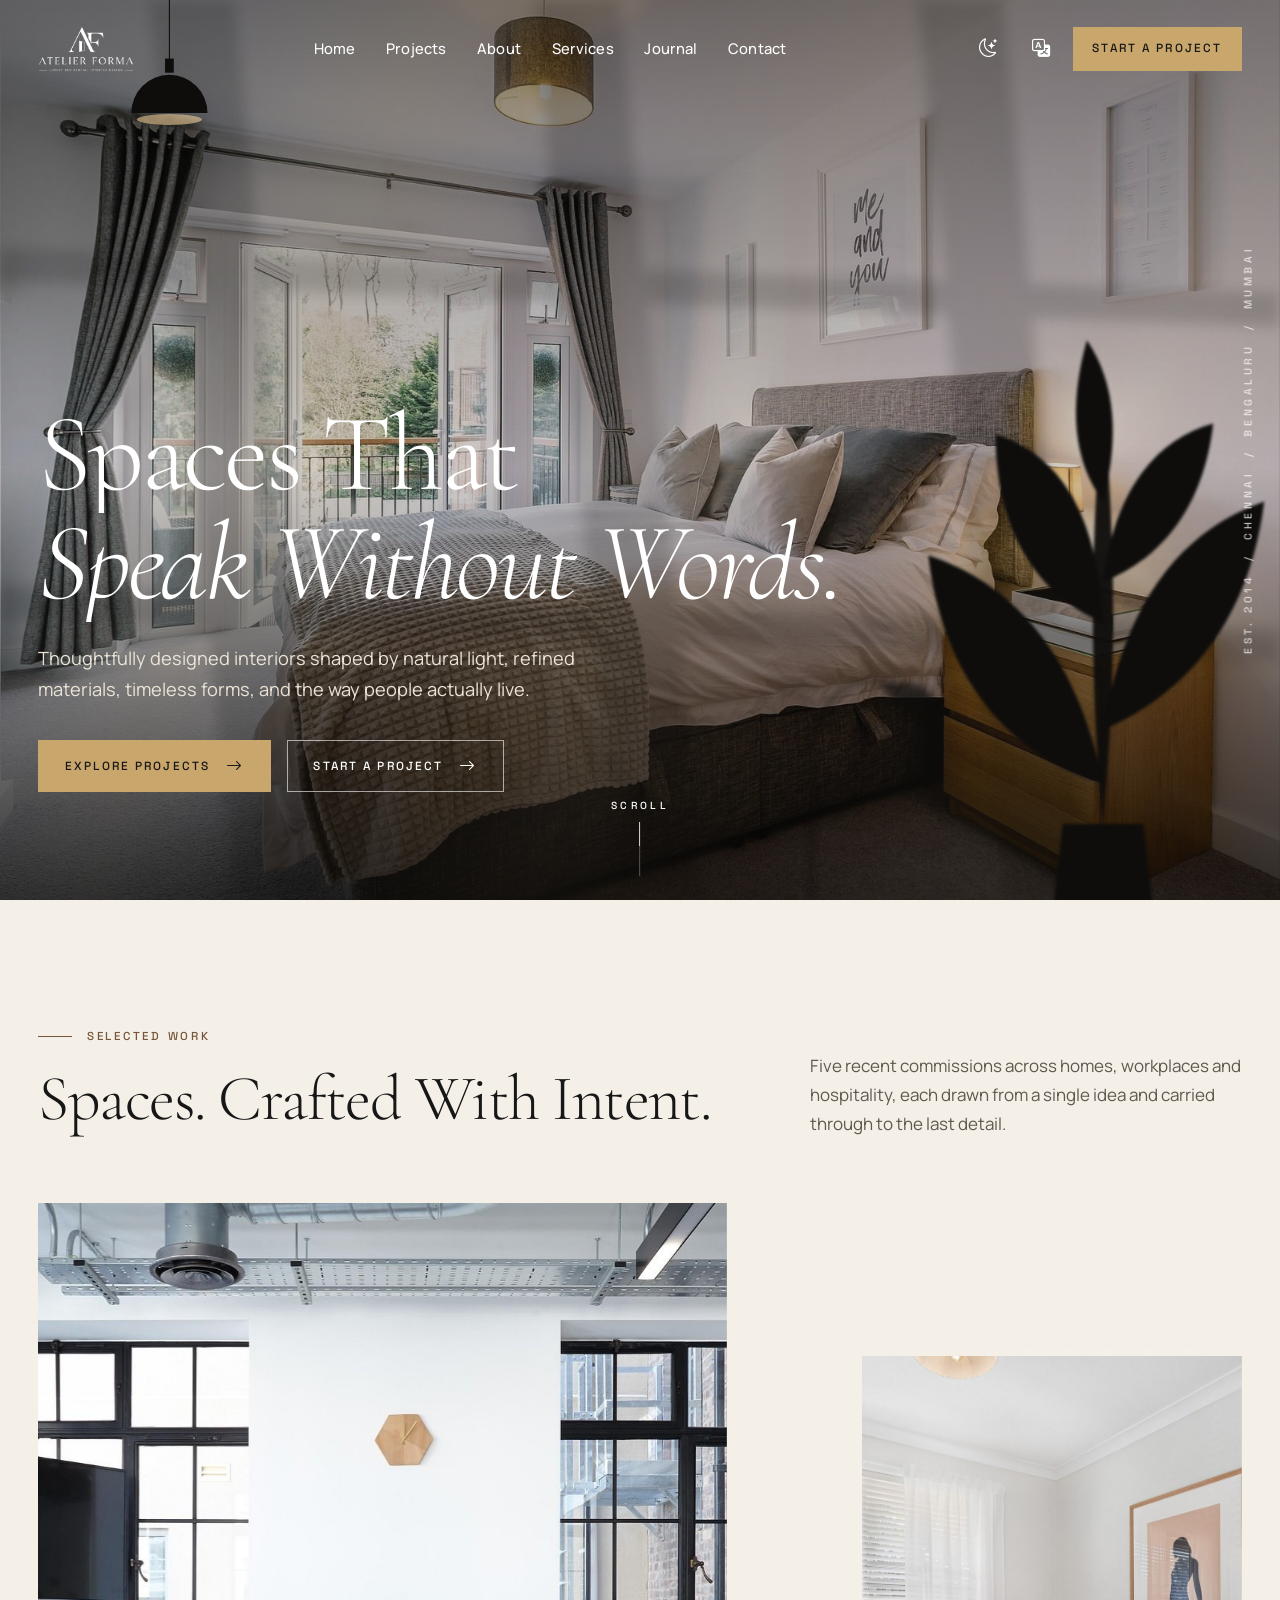
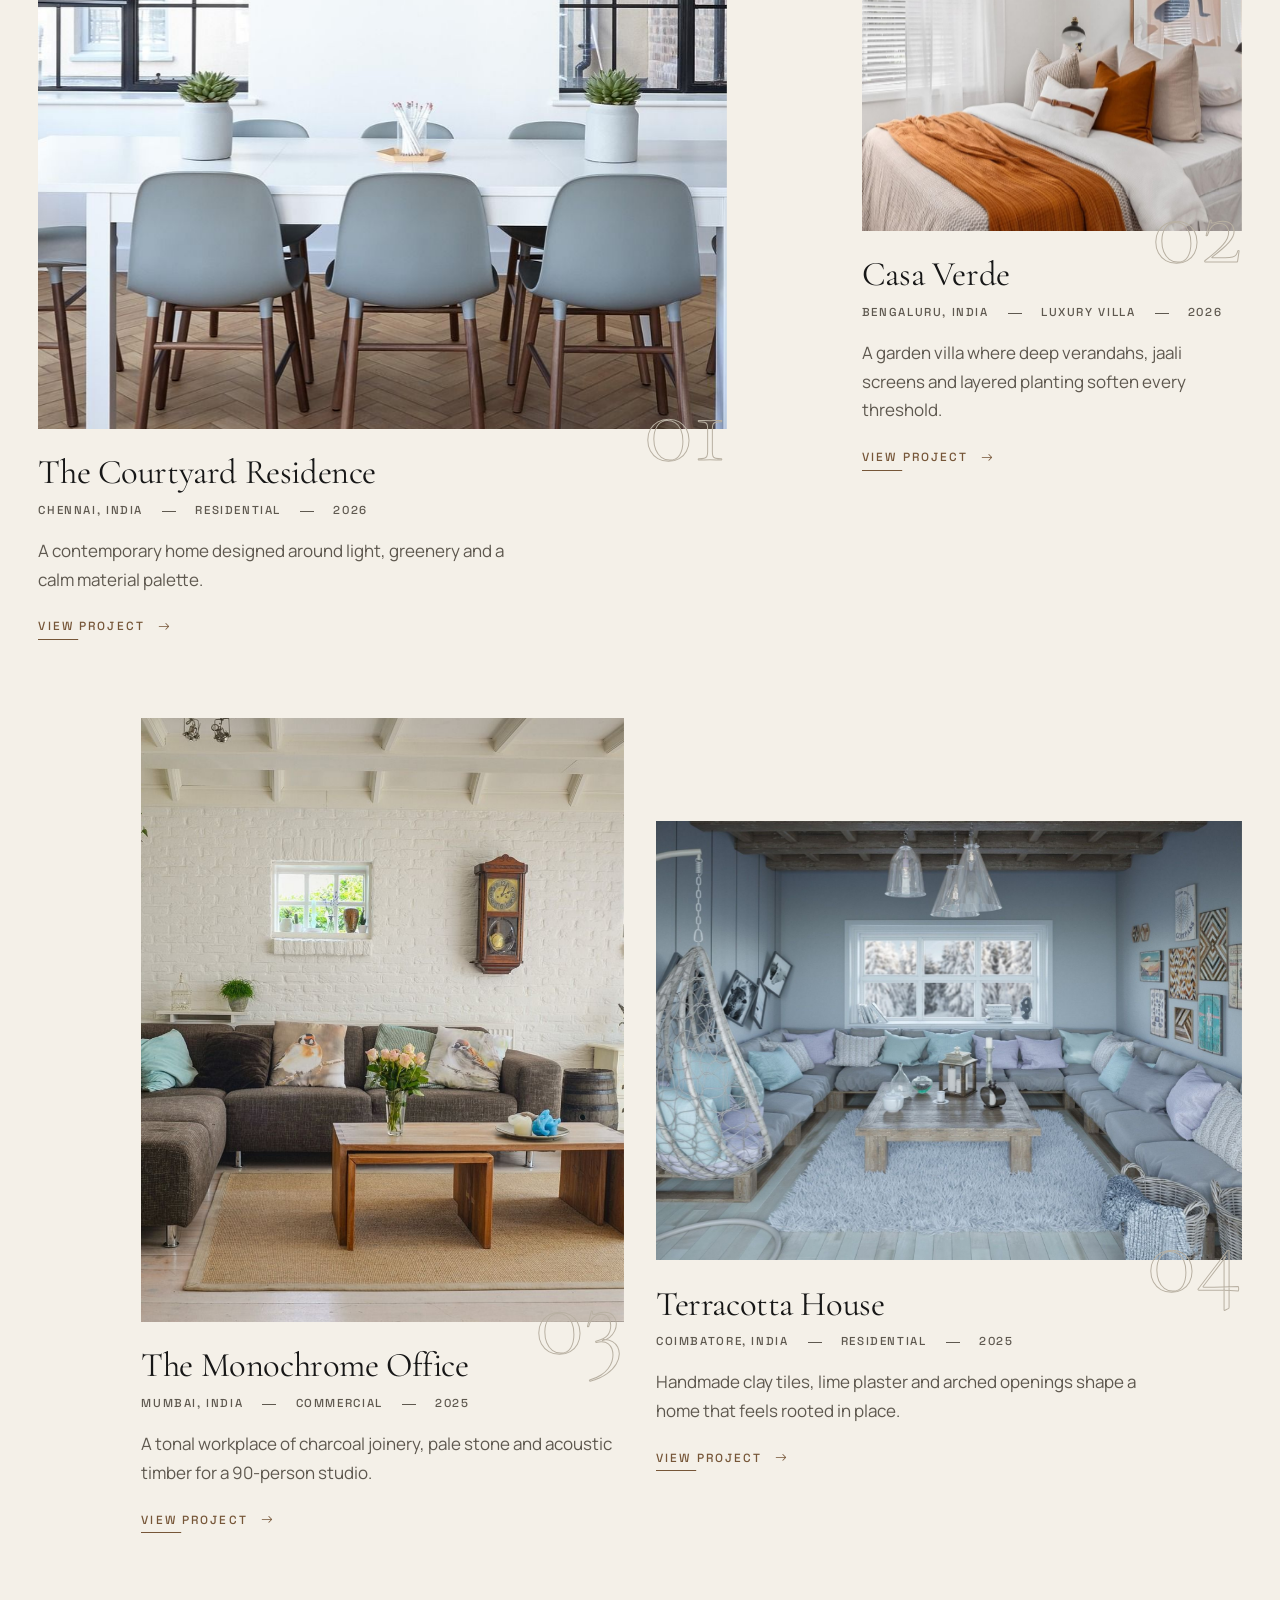
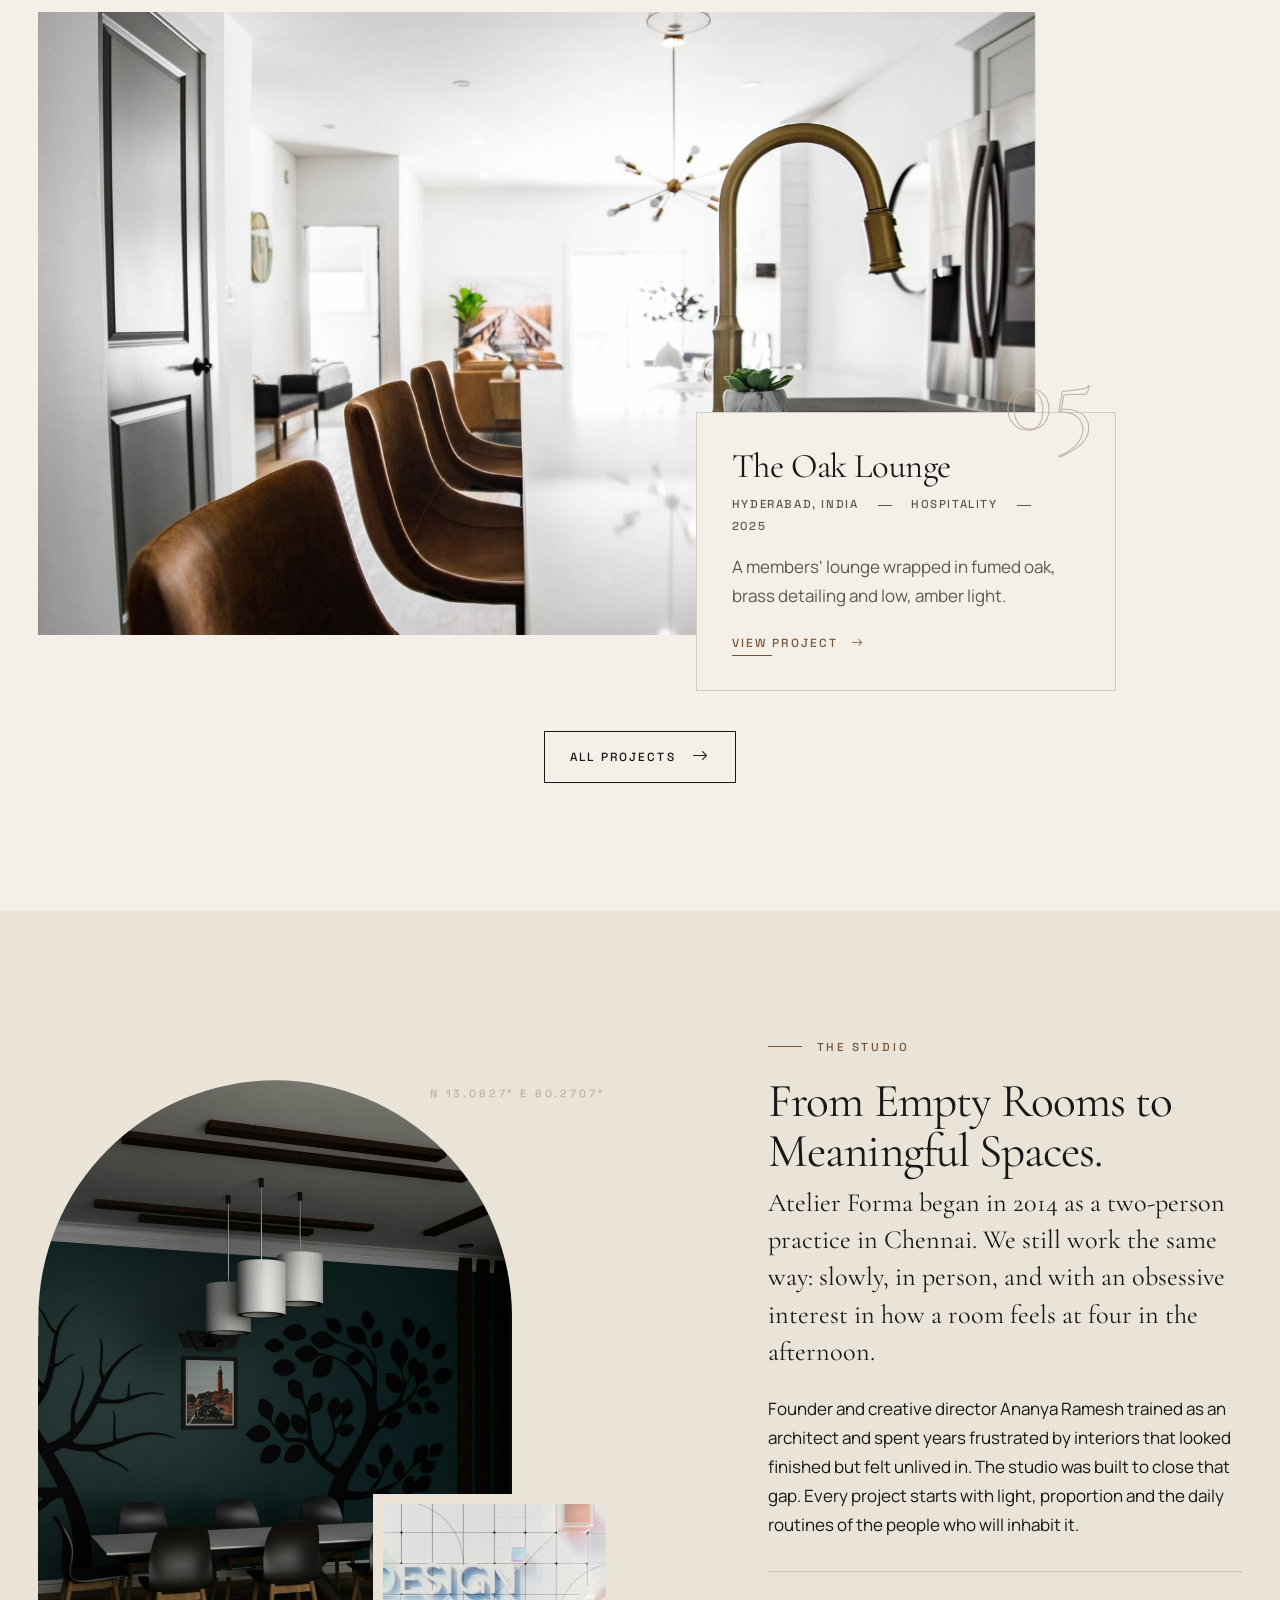
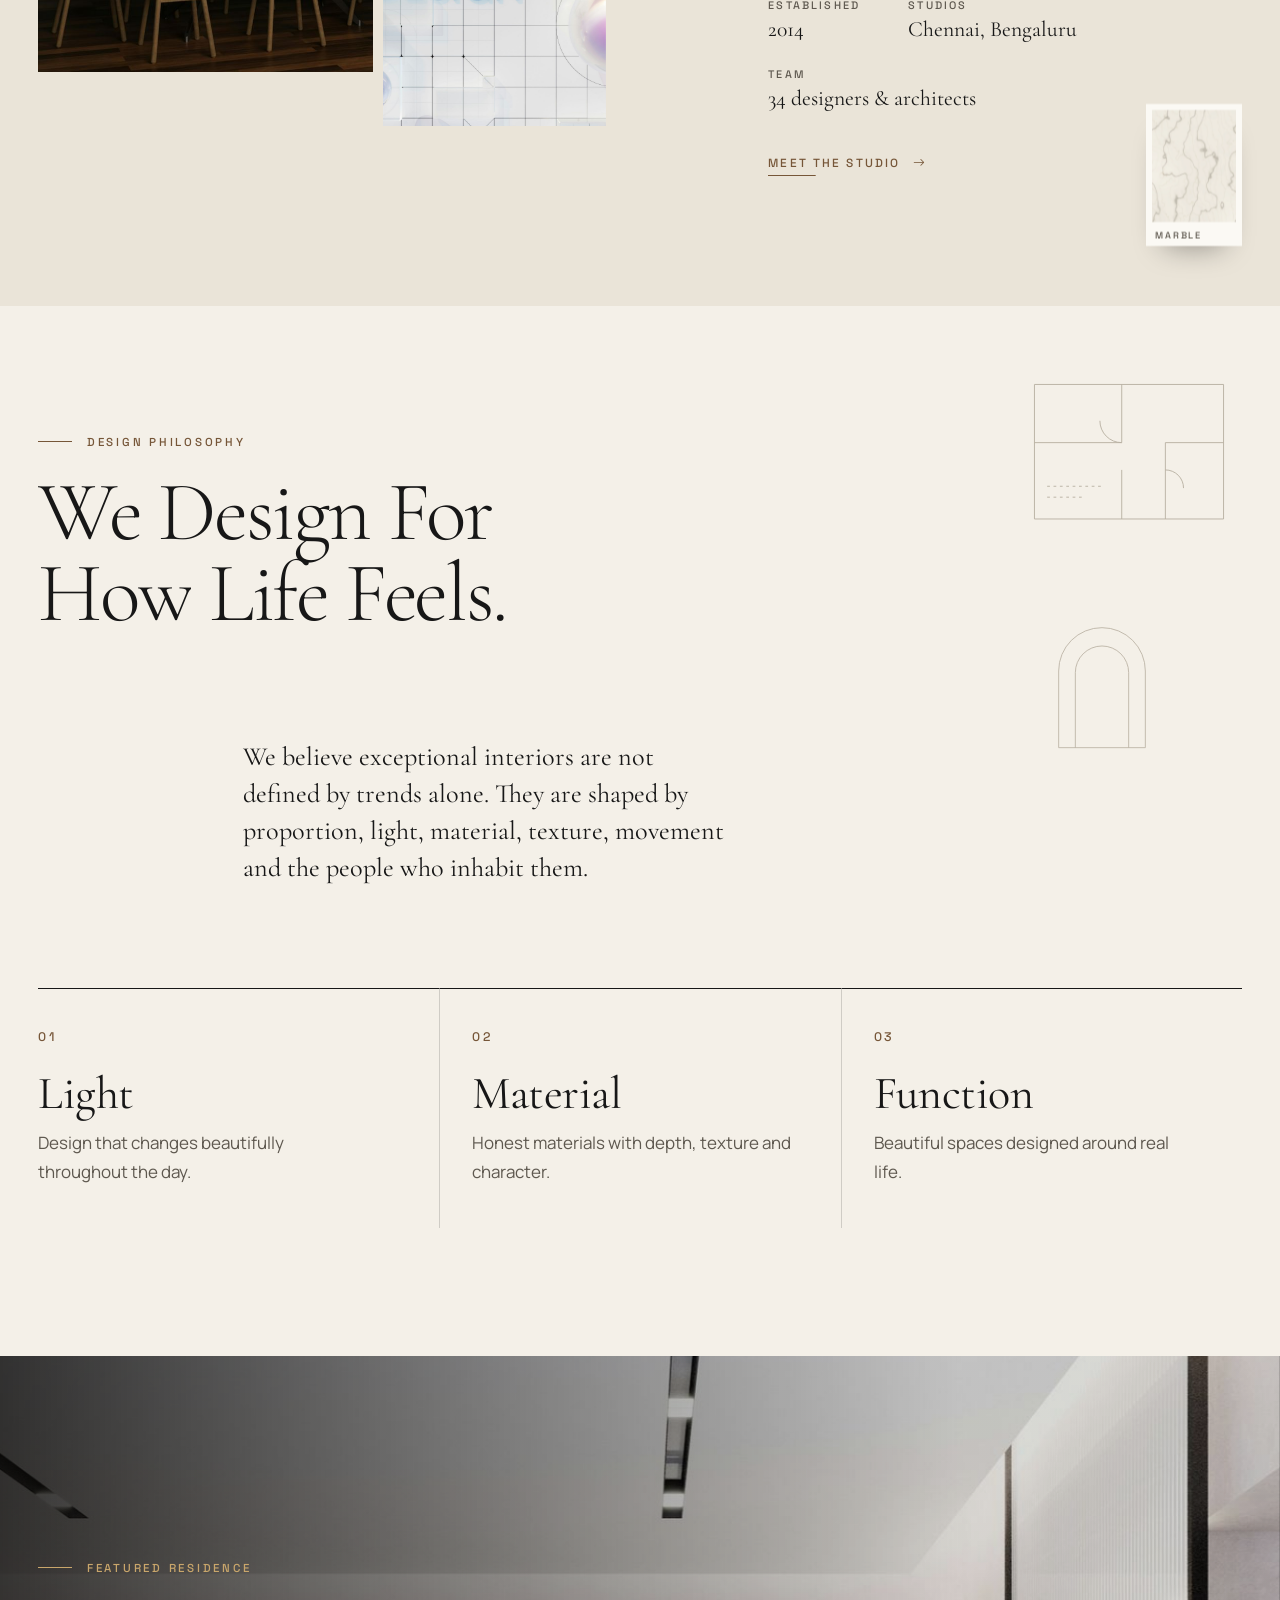
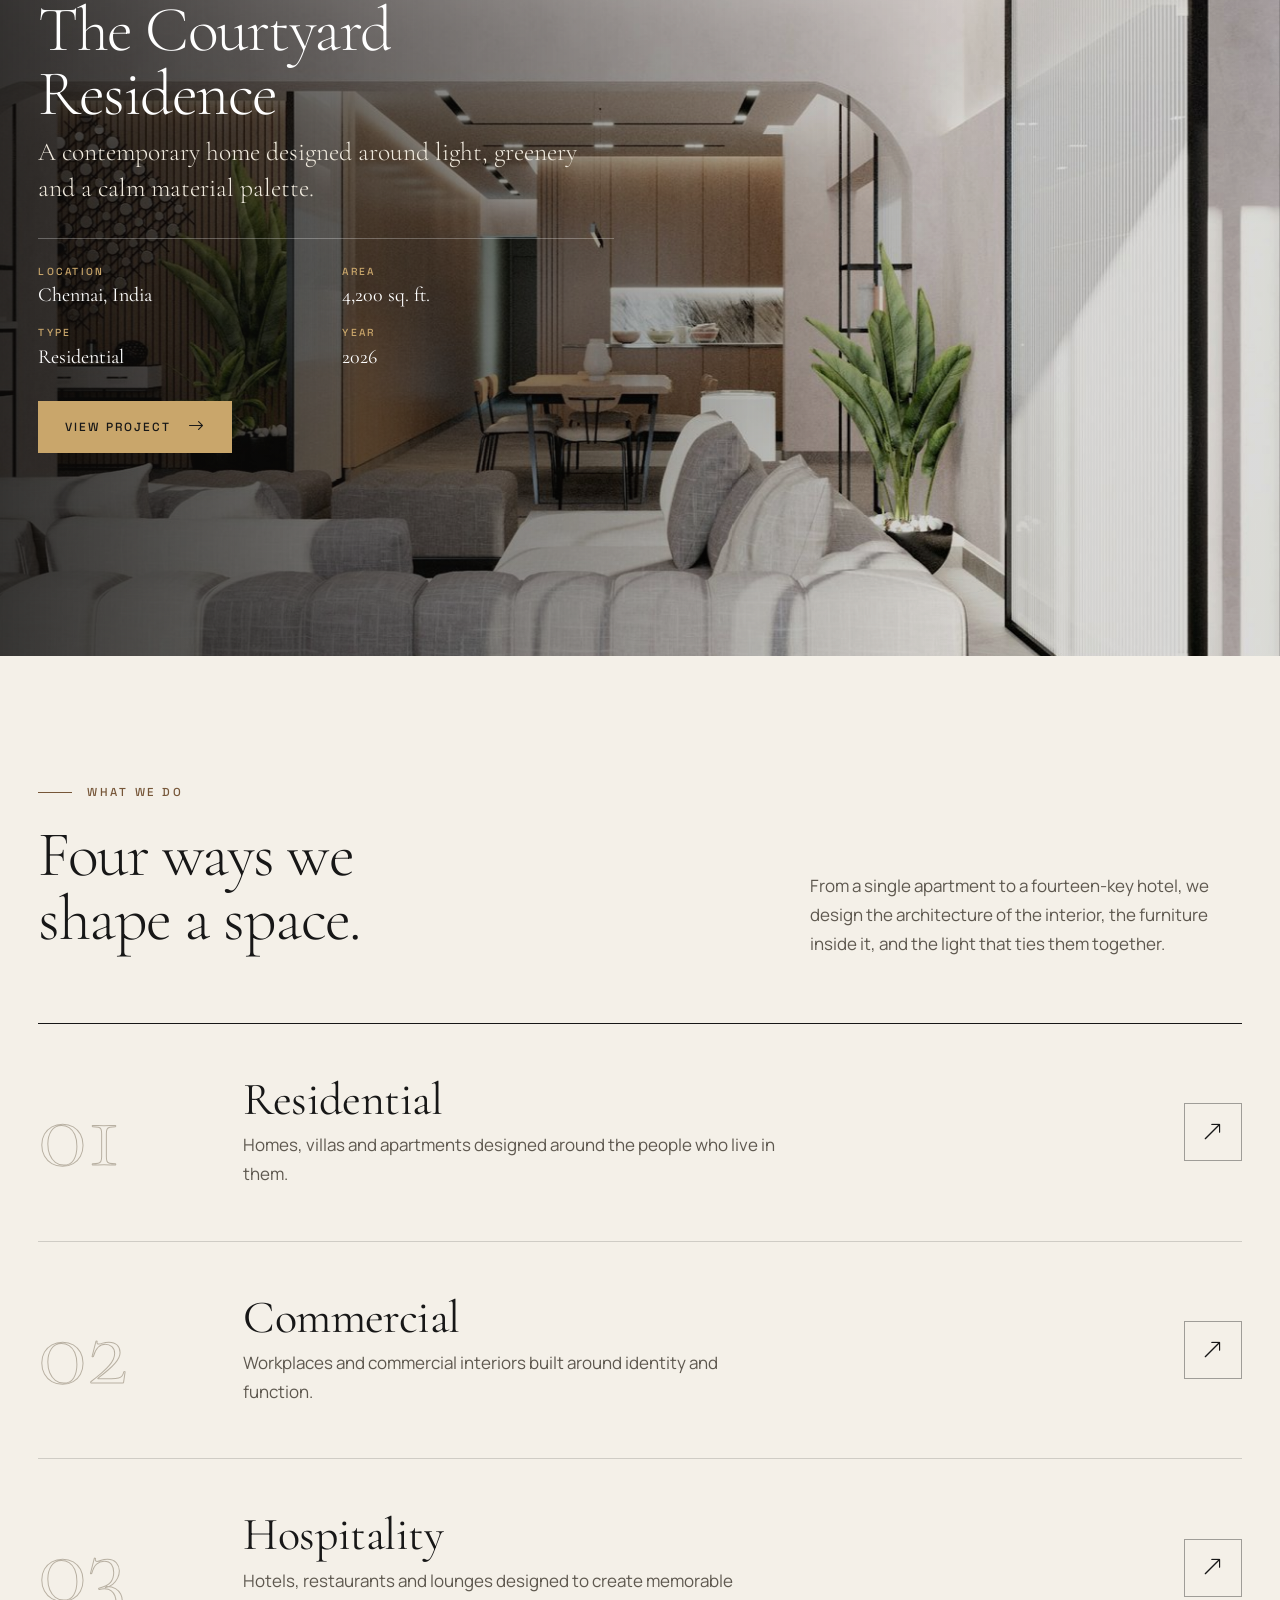
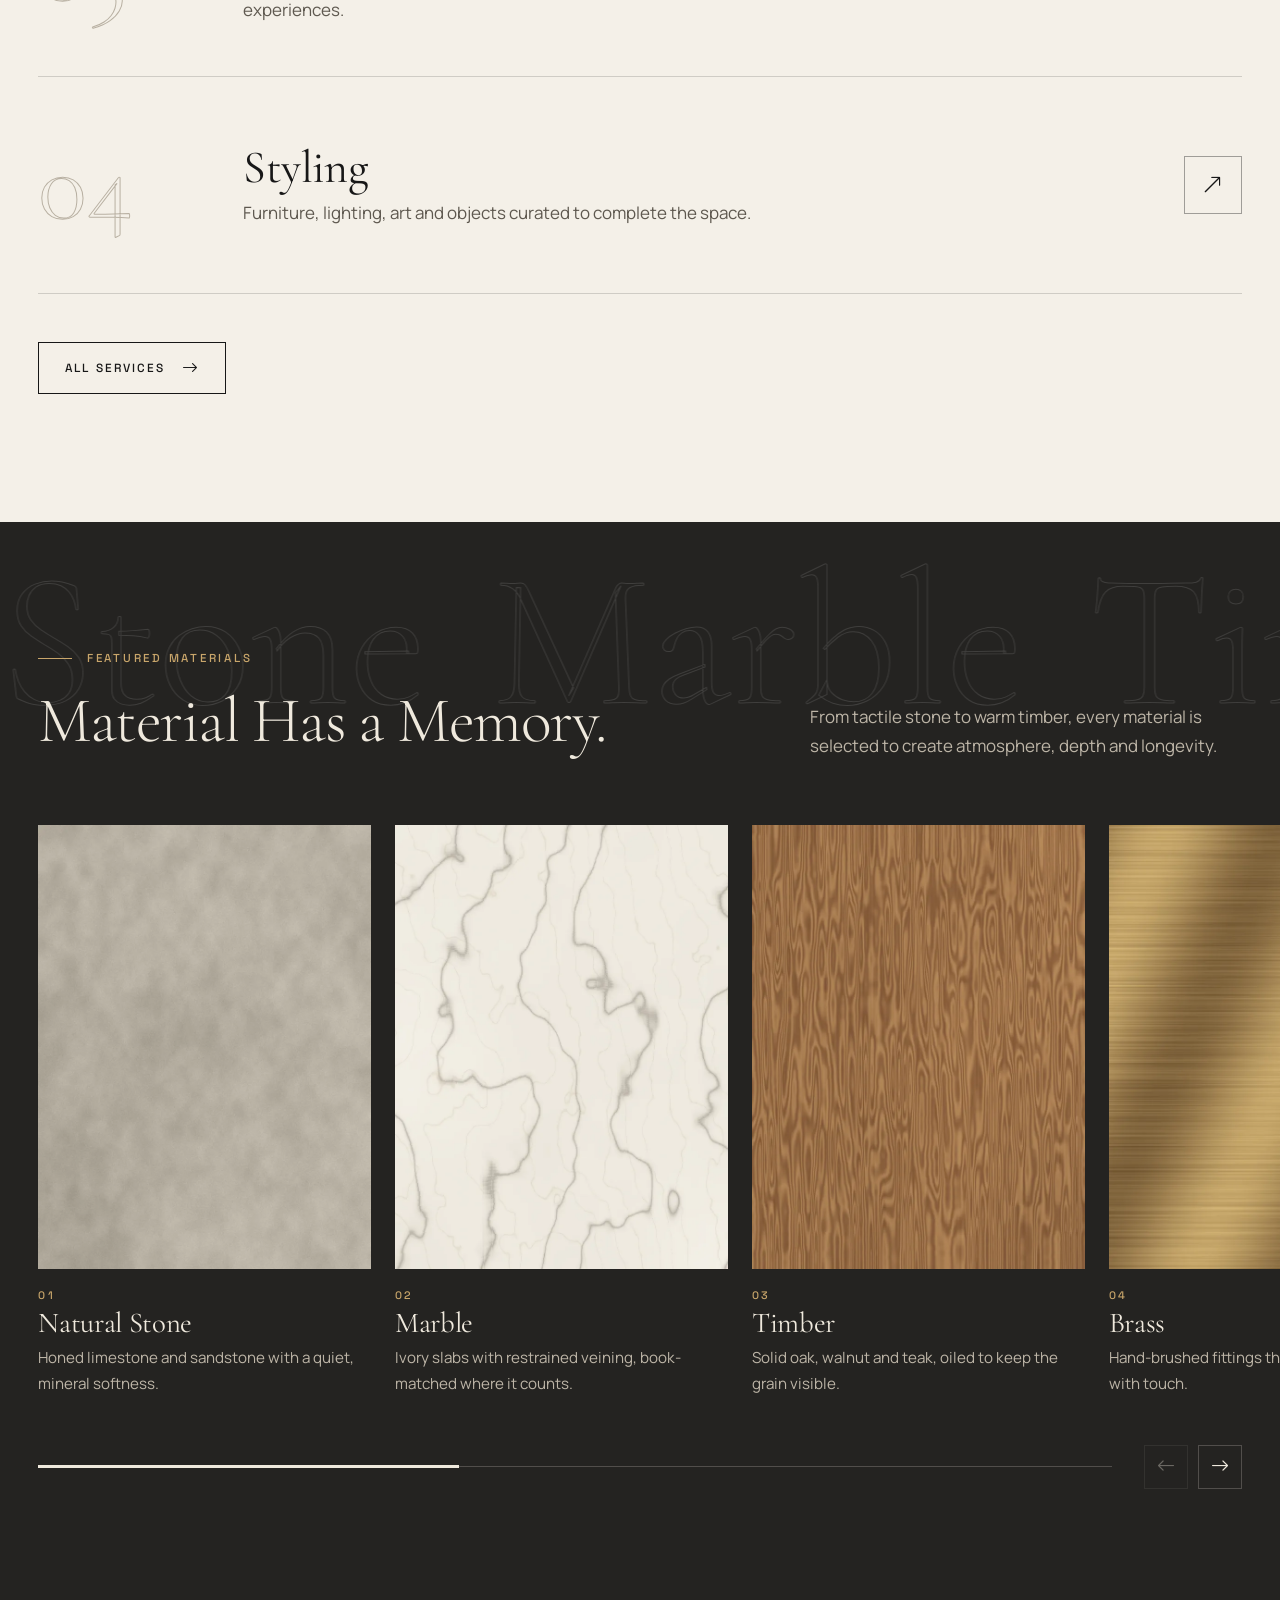
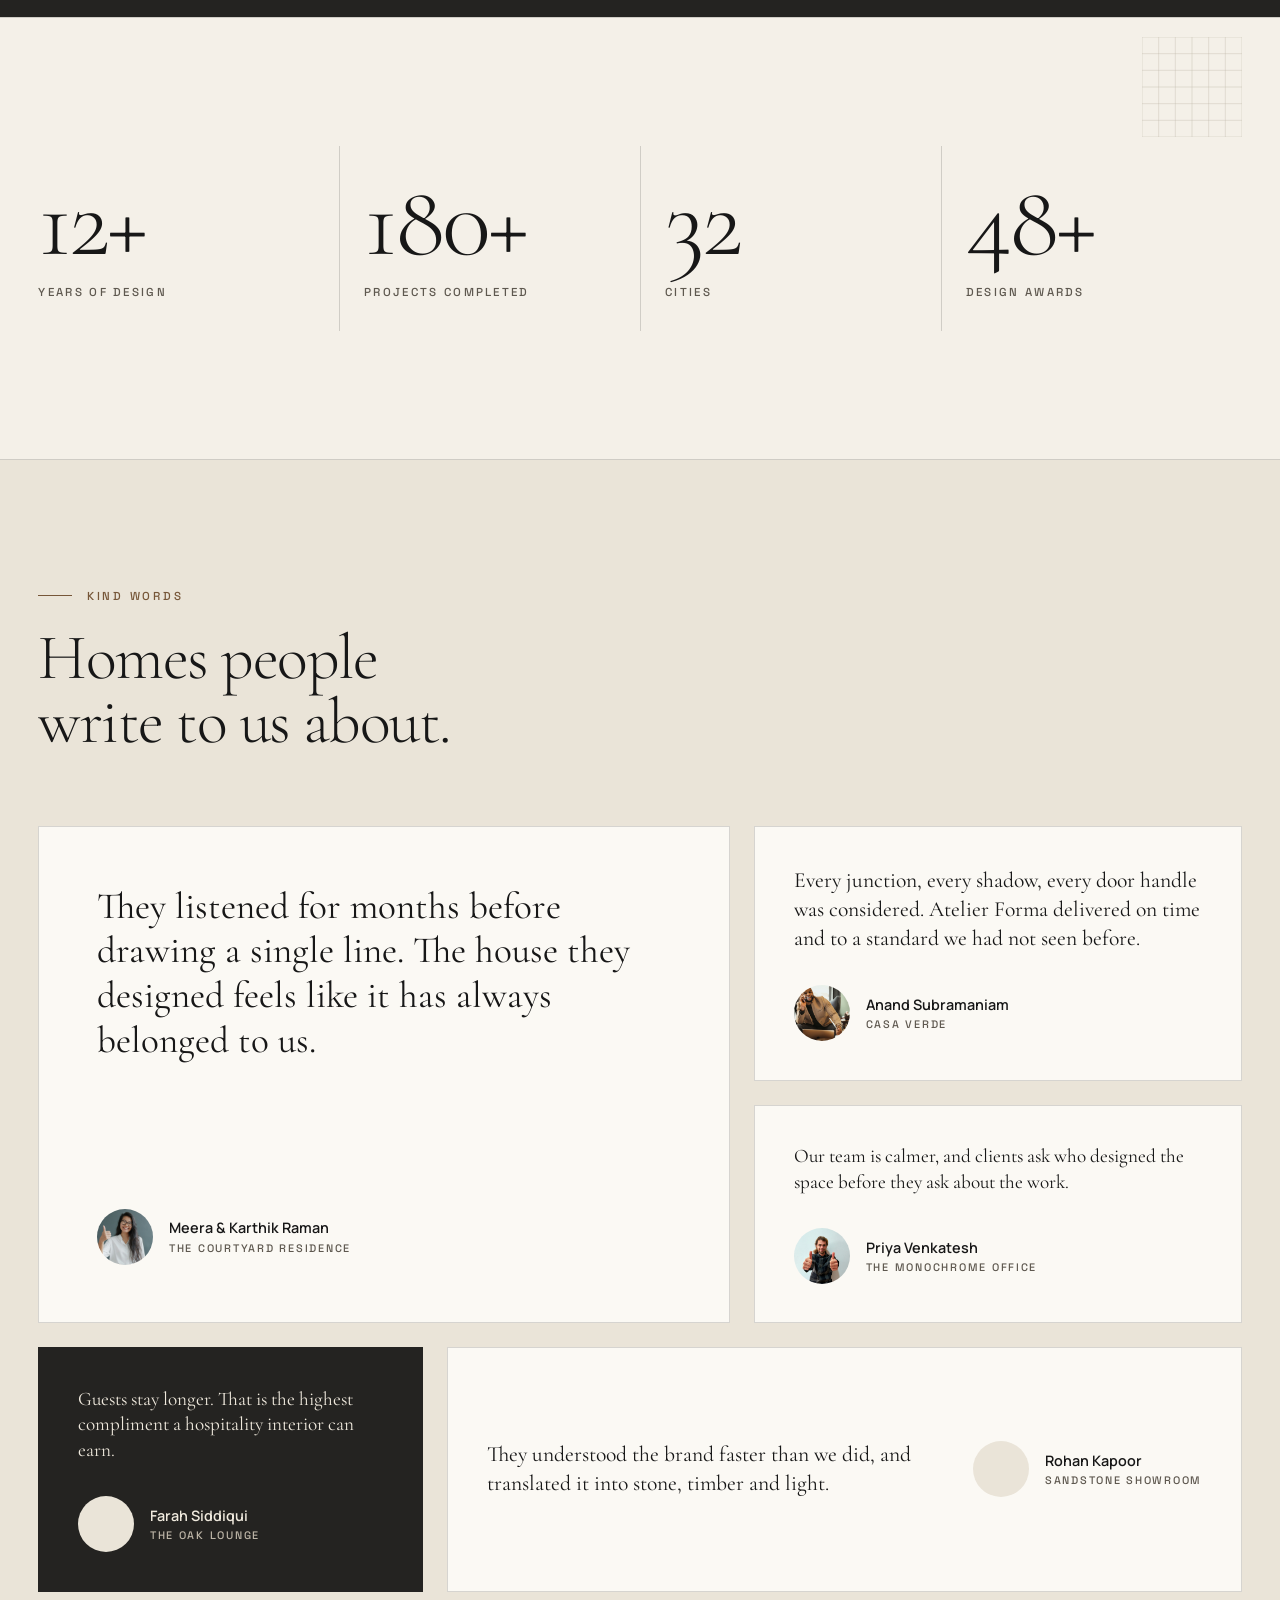
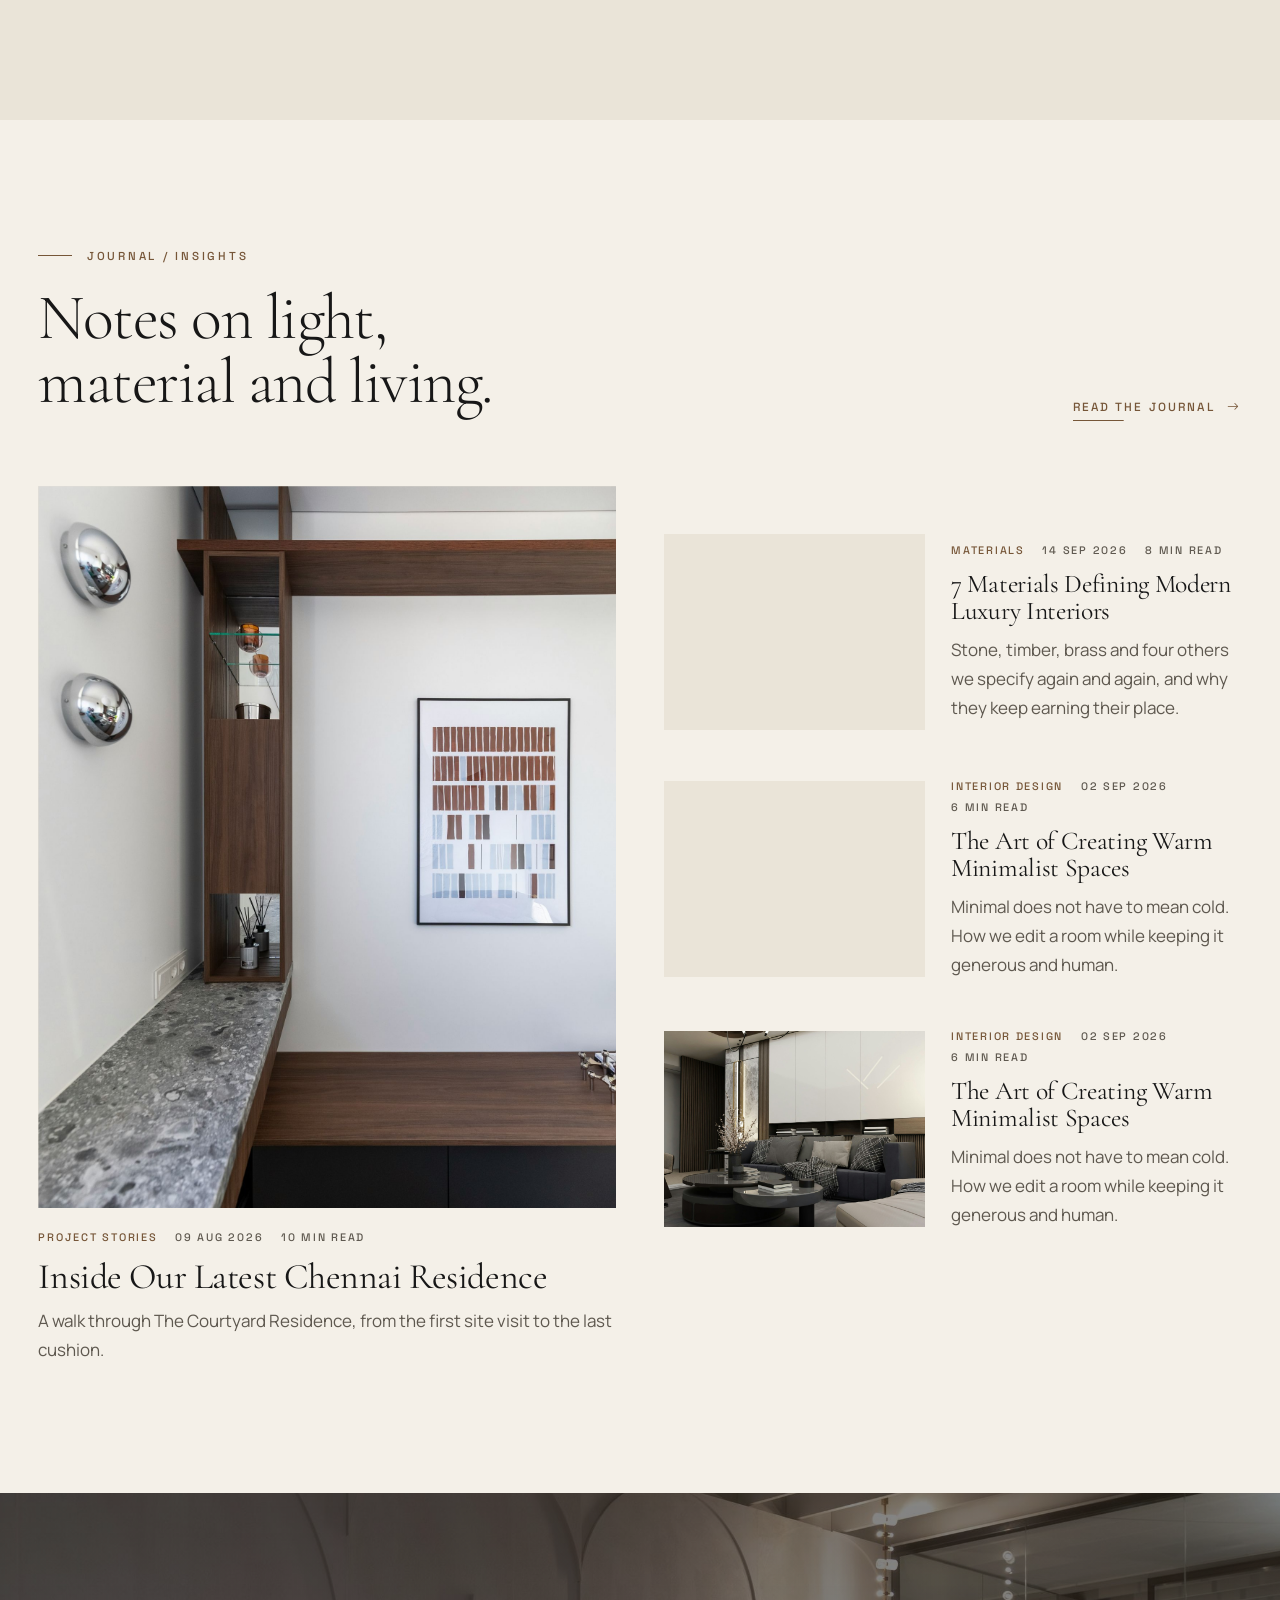
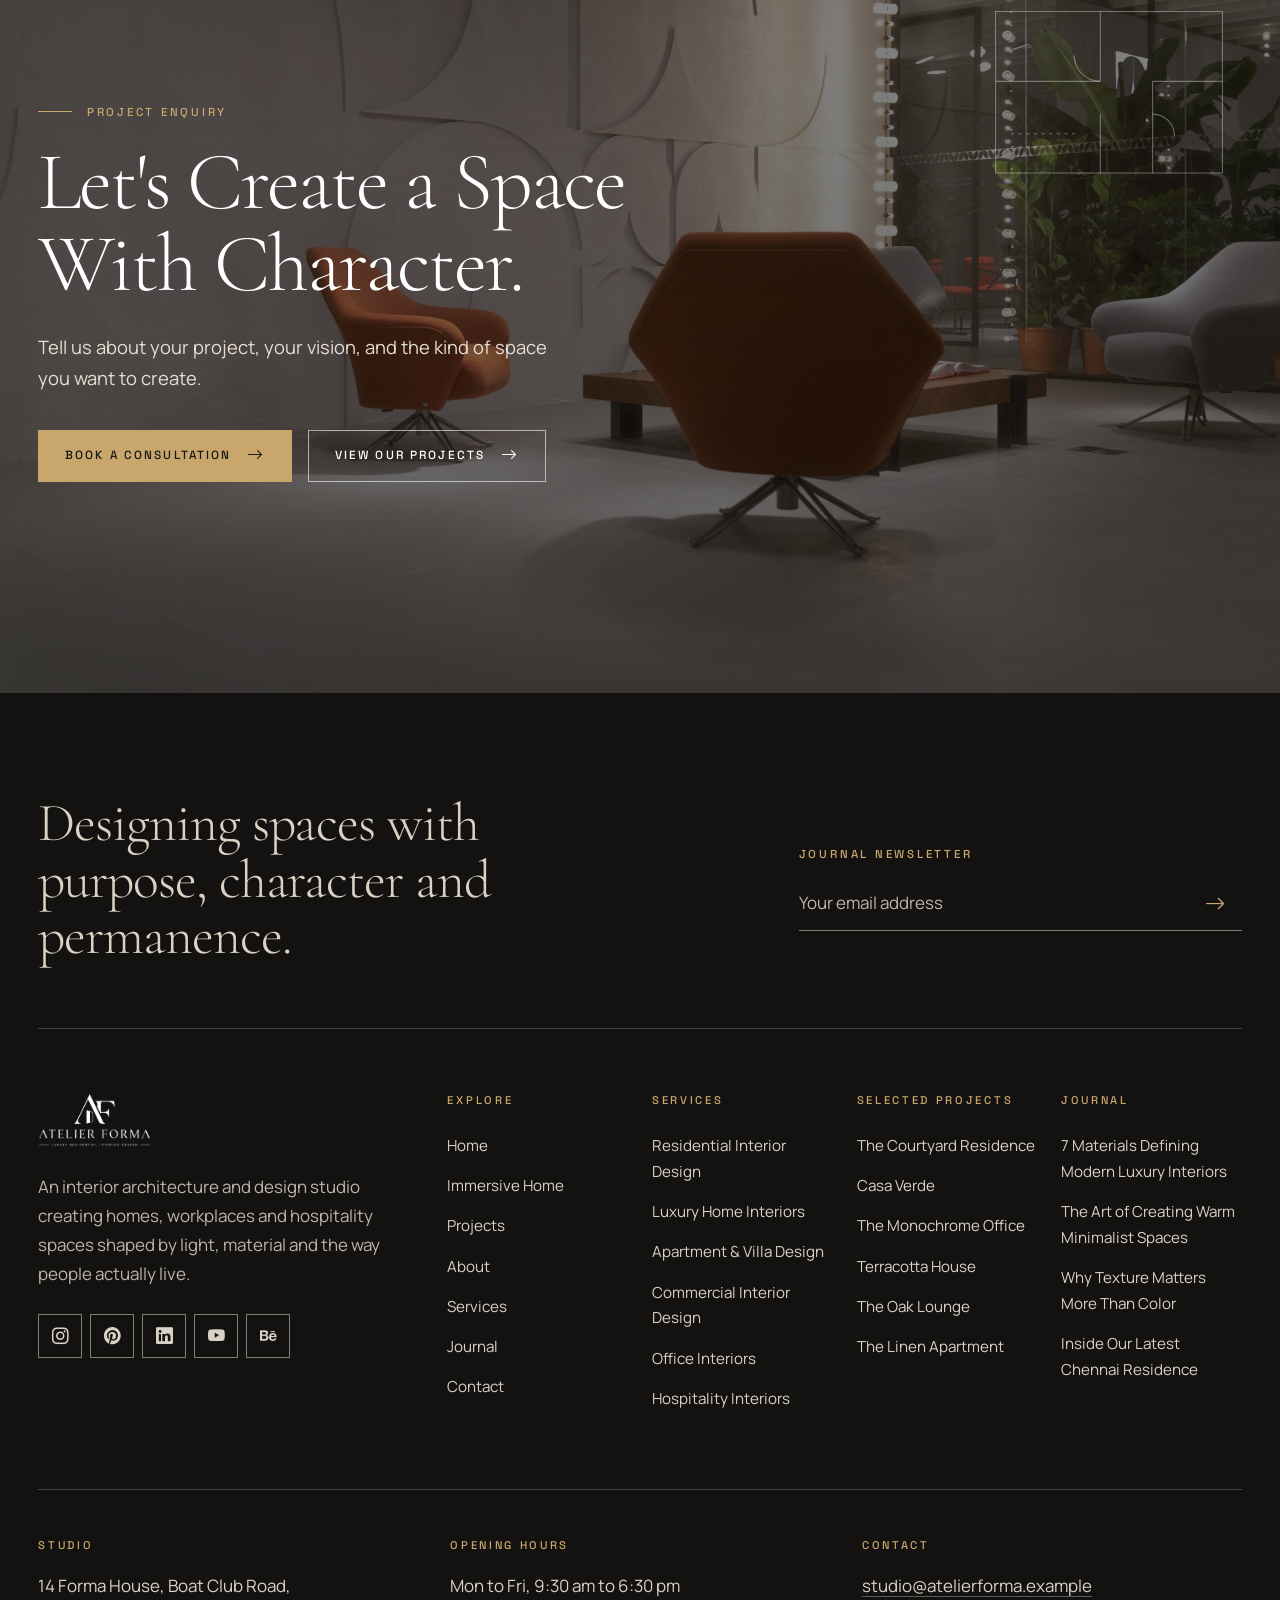
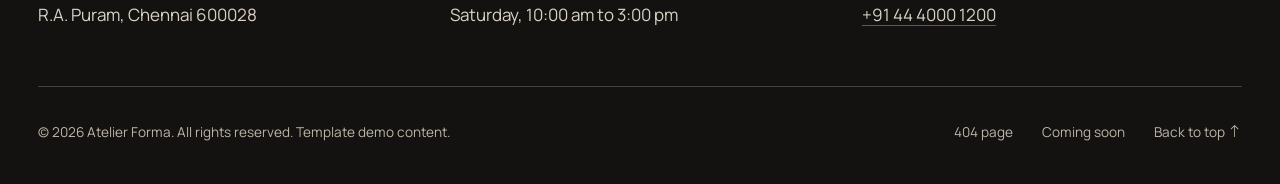
==== index.html @ f581b0f3 "Add files via upload" ====
<!DOCTYPE html>
<html lang="en" data-theme="light" data-bs-theme="light">
<head>
  <meta charset="utf-8">
  <meta name="viewport" content="width=device-width, initial-scale=1">
  <title>Atelier Forma | Luxury Interior Architecture &amp; Design Studio</title>
  <meta name="description" content="Atelier Forma is an interior architecture and design studio creating luxury homes, workplaces and hospitality spaces shaped by light, material and detail.">
  <meta name="robots" content="index, follow">
  <meta name="theme-color" content="#171717">
  <link rel="canonical" href="https://www.atelierforma.example/index.html">
<link rel="shortcut icon" href="assets/images/icon.png" type="image/x-icon">
  <meta property="og:type" content="website">
  <meta property="og:site_name" content="Atelier Forma">
  <meta property="og:title" content="Atelier Forma | Luxury Interior Architecture &amp; Design Studio">
  <meta property="og:description" content="Atelier Forma is an interior architecture and design studio creating luxury homes, workplaces and hospitality spaces shaped by light, material and detail.">
  <meta property="og:url" content="https://www.atelierforma.example/index.html">
  <meta property="og:image" content="https://www.atelierforma.example/assets/images/og-cover.jpg">
  <meta name="twitter:card" content="summary_large_image">
  <meta name="twitter:title" content="Atelier Forma | Luxury Interior Architecture &amp; Design Studio">
  <meta name="twitter:description" content="Atelier Forma is an interior architecture and design studio creating luxury homes, workplaces and hospitality spaces shaped by light, material and detail.">
  <meta name="twitter:image" content="https://www.atelierforma.example/assets/images/og-cover.jpg">

  <script>
    /* Apply saved (or system) theme and text direction before first paint. */
    (function () {
      var d = document.documentElement;
      try {
        var t = localStorage.getItem('af-theme');
        if (!t) t = window.matchMedia('(prefers-color-scheme: dark)').matches ? 'dark' : 'light';
        d.setAttribute('data-theme', t); d.setAttribute('data-bs-theme', t);
        if (localStorage.getItem('af-dir') === 'rtl') d.setAttribute('dir', 'rtl');
      } catch (e) {}
      d.classList.add('js');
    })();
  </script>
  <link rel="preconnect" href="https://fonts.googleapis.com">
  <link rel="preconnect" href="https://fonts.gstatic.com" crossorigin>
  <link rel="preconnect" href="https://cdn.jsdelivr.net" crossorigin>
  <link rel="preload" as="image" href="assets/images/bannner1.jpg" fetchpriority="high">
  <link rel="stylesheet" href="https://fonts.googleapis.com/css2?family=Cormorant+Garamond:ital,wght@0,300;0,400;0,500;0,600;1,300;1,400;1,500&family=Manrope:wght@300;400;500;600;700&family=Space+Grotesk:wght@400;500;600&display=swap">
  <link rel="stylesheet" href="https://cdn.jsdelivr.net/npm/bootstrap@5.3.3/dist/css/bootstrap.min.css" id="bs-css" data-ltr="https://cdn.jsdelivr.net/npm/bootstrap@5.3.3/dist/css/bootstrap.min.css" data-rtl="https://cdn.jsdelivr.net/npm/bootstrap@5.3.3/dist/css/bootstrap.rtl.min.css" crossorigin="anonymous">
  <script>if (document.documentElement.getAttribute('dir') === 'rtl') document.getElementById('bs-css').href = 'https://cdn.jsdelivr.net/npm/bootstrap@5.3.3/dist/css/bootstrap.rtl.min.css';</script>
  <link rel="stylesheet" href="https://cdn.jsdelivr.net/npm/bootstrap-icons@1.11.3/font/bootstrap-icons.min.css" crossorigin="anonymous">
  <link rel="stylesheet" href="assets/css/style.css">
  <link rel="stylesheet" href="assets/css/dark-mode.css">
  <link rel="stylesheet" href="assets/css/rtl.css">

  <script type="application/ld+json">
{
  "@context": "https://schema.org",
  "@graph": [
    {
      "@type": "Organization",
      "@id": "https://www.atelierforma.example/#organization",
      "name": "Atelier Forma",
      "url": "https://www.atelierforma.example/",
      "logo": "https://www.atelierforma.example/assets/images/favicon.svg",
      "description": "Interior architecture and design studio creating residential, commercial and hospitality interiors.",
      "sameAs": [
        "https://www.instagram.com/",
        "https://www.pinterest.com/",
        "https://www.linkedin.com/",
        "https://www.youtube.com/",
        "https://www.behance.net/"
      ]
    },
    {
      "@type": [
        "LocalBusiness",
        "ProfessionalService",
        "HomeAndConstructionBusiness"
      ],
      "@id": "https://www.atelierforma.example/#studio",
      "name": "Atelier Forma",
      "description": "Luxury interior architecture and design studio. Residential, commercial, hospitality and bespoke furniture design across India.",
      "url": "https://www.atelierforma.example/",
      "image": "https://www.atelierforma.example/assets/images/og-cover.jpg",
      "telephone": "+91 44 4000 1200",
      "email": "studio@atelierforma.example",
      "priceRange": "₹₹₹",
      "address": {
        "@type": "PostalAddress",
        "streetAddress": "14 Forma House, Boat Club Road, R.A. Puram",
        "addressLocality": "Chennai",
        "addressRegion": "Tamil Nadu",
        "postalCode": "600028",
        "addressCountry": "IN"
      },
      "geo": {
        "@type": "GeoCoordinates",
        "latitude": 13.0244,
        "longitude": 80.254
      },
      "openingHoursSpecification": [
        {
          "@type": "OpeningHoursSpecification",
          "dayOfWeek": [
            "Monday",
            "Tuesday",
            "Wednesday",
            "Thursday",
            "Friday"
          ],
          "opens": "09:30",
          "closes": "18:30"
        },
        {
          "@type": "OpeningHoursSpecification",
          "dayOfWeek": "Saturday",
          "opens": "10:00",
          "closes": "15:00"
        }
      ],
      "areaServed": [
        "Chennai",
        "Bengaluru",
        "Mumbai",
        "Hyderabad",
        "Coimbatore",
        "Kochi",
        "New Delhi",
        "Pondicherry"
      ],
      "sameAs": [
        "https://www.instagram.com/",
        "https://www.pinterest.com/",
        "https://www.linkedin.com/",
        "https://www.youtube.com/",
        "https://www.behance.net/"
      ],
      "parentOrganization": {
        "@id": "https://www.atelierforma.example/#organization"
      }
    },
    {
      "@type": "WebPage",
      "@id": "https://www.atelierforma.example/index.html",
      "url": "https://www.atelierforma.example/index.html",
      "name": "Atelier Forma | Luxury Interior Architecture & Design Studio",
      "isPartOf": {
        "@id": "https://www.atelierforma.example/#organization"
      }
    }
  ]
}
  </script>
</head>
<body class="page-home">
  <a class="skip-link" href="#main">Skip to main content</a>

  <header class="site-header" id="siteHeader">
    <div class="container-wide header-inner">
      <a class="brand" href="index.html" aria-label="Atelier Forma, Interior Architecture. Home">
        <img class="brand__mark" src="assets/images/logo.png" alt="Atelier Forma – Interior Architecture" width="160" height="77">
      </a>
      <nav class="nav-main d-none d-lg-block" aria-label="Primary">
        <ul class="nav-list">
          <li class="nav-item dropdown"><a class="nav-link dropdown-toggle active" href="index.html" role="button" data-bs-toggle="dropdown" aria-expanded="false" aria-current="page">Home</a><ul class="dropdown-menu"><li><a class="dropdown-item" href="index.html">Modern Studio Landing</a></li><li><a class="dropdown-item" href="home-2.html">Immersive Experience</a></li></ul></li>
          <li class="nav-item"><a class="nav-link" href="projects.html">Projects</a></li>
          <li class="nav-item"><a class="nav-link" href="about.html">About</a></li>
          <li class="nav-item"><a class="nav-link" href="services.html">Services</a></li>
          <li class="nav-item"><a class="nav-link" href="journal.html">Journal</a></li>
          <li class="nav-item"><a class="nav-link" href="contact.html">Contact</a></li>
        </ul>
      </nav>
      <div class="header-actions">
        <button class="icon-btn" type="button" data-theme-toggle aria-label="Switch to dark mode" aria-pressed="false"><i class="bi bi-moon-stars" aria-hidden="true"></i></button>
        <button class="icon-btn" type="button" data-rtl-toggle aria-label="Switch to right-to-left layout" aria-pressed="false"><i class="bi bi-translate" aria-hidden="true"></i></button>
        <a class="btn-forma btn-forma--solid btn-forma--sm d-none d-xl-inline-flex" href="contact.html#enquiry"><span>Start a Project</span></a>
        <button class="icon-btn d-lg-none" type="button" data-bs-toggle="offcanvas" data-bs-target="#mobileNav" aria-controls="mobileNav" aria-label="Open menu"><i class="bi bi-list" aria-hidden="true"></i></button>
      </div>
    </div>
  </header>

  <div class="offcanvas offcanvas-end mobile-nav" tabindex="-1" id="mobileNav" aria-labelledby="mobileNavLabel">
    <div class="offcanvas-header">
      <img class="brand__mark brand__mark--mobile" id="mobileNavLabel" src="assets/images/logo.png" alt="Atelier Forma">
      <button type="button" class="icon-btn" data-bs-dismiss="offcanvas" aria-label="Close menu"><i class="bi bi-x-lg" aria-hidden="true"></i></button>
    </div>
    <div class="offcanvas-body">
      <nav aria-label="Mobile">
        <ul class="mobile-links">
          <li><a href="index.html">Home</a><ul class="mobile-sub"><li><a href="index.html">Modern Landing</a></li><li><a href="home-2.html">Immersive Experience</a></li></ul></li>
          <li><a href="projects.html">Projects</a></li>
          <li><a href="about.html">About</a></li>
          <li><a href="services.html">Services</a></li>
          <li><a href="journal.html">Journal</a></li>
          <li><a href="contact.html">Contact</a></li>
        </ul>
      </nav>
      <div class="mobile-foot">
        <a class="btn-forma btn-forma--solid " href="contact.html#enquiry"><span>Start a Project</span><span class="btn-forma__icon"><i class="bi bi-arrow-right" aria-hidden="true"></i></span></a>
        <p class="mt-4 mb-1">14 Forma House, Boat Club Road, R.A. Puram, Chennai 600028, Tamil Nadu, India</p>
        <p class="mb-0"><a href="mailto:studio@atelierforma.example">studio@atelierforma.example</a><br><a href="tel:+914440001200">+91 44 4000 1200</a></p>
      </div>
    </div>
  </div>

  <main id="main">
    <!-- 1. HERO -->
    <section class="hero hero--1 on-dark" data-hero aria-labelledby="hero-title">
      <div class="hero__bg" data-depth="0.3"><img src="assets/images/service2.jpg" srcset="" sizes="100vw" width="2400" height="1500" alt="Warm minimalist living room with a linen sofa, timber floor and tall windows" fetchpriority="high" decoding="async"></div>
      
      <div class="hero__light" data-depth="0.18" aria-hidden="true"></div>
      <svg class="hero__frame" data-depth="0.08" viewBox="0 0 600 800" preserveAspectRatio="none" aria-hidden="true" focusable="false">
        <g fill="#000"><polygon points="70,0 110,0 150,800 110,800"/><polygon points="250,0 290,0 330,800 290,800"/><polygon points="430,0 470,0 510,800 470,800"/>
        <polygon points="0,220 600,260 600,290 0,250"/><polygon points="0,520 600,560 600,590 0,550"/></g>
      </svg>
      <div class="hero__shade" aria-hidden="true"></div>
      <div class="hero__fg hero__fg--pendant" data-depth="-0.06" aria-hidden="true"><svg viewBox="0 0 200 420" aria-hidden="true" focusable="false"><g fill="currentColor"><rect x="99" y="0" width="2" height="250"/><path d="M30 340a70 70 0 0 1 140 0z"/><rect x="92" y="240" width="16" height="26"/></g><ellipse cx="100" cy="352" rx="60" ry="10" fill="#ffd9a0" opacity=".55"/></svg></div>
      <div class="hero__fg hero__fg--plant" data-depth="-0.10" aria-hidden="true"><svg viewBox="0 0 320 520" aria-hidden="true" focusable="false"><g fill="currentColor"><path d="M120 500h80l-10-90h-60z"/><path d="M160 410C150 300 150 210 160 90c10 120 10 210 0 320z" opacity=".95"/><path d="M160 380C90 360 40 300 30 210c60 20 110 70 130 170z"/><path d="M160 340c70-30 110-90 120-170-62 22-104 74-120 170z"/><path d="M160 260C110 240 80 190 80 120c50 16 76 62 80 140z"/><path d="M160 230c50-20 76-64 82-118-44 12-74 52-82 118z"/><path d="M160 170C138 140 134 100 148 50c22 32 24 74 12 120z"/></g></svg></div>
      <div class="hero__fg hero__fg--lamp" data-depth="-0.04" aria-hidden="true"><svg viewBox="0 0 320 560" aria-hidden="true" focusable="false"><g fill="none" stroke="currentColor" stroke-width="5" stroke-linecap="round"><path d="M70 540h90M115 540V220C115 90 200 50 270 90"/></g><path d="M232 84a60 44 0 0 1 90 24l-46 28z" fill="currentColor"/></svg></div>
      <div class="container-wide hero__body" data-depth="0.1" data-hero-content>
        <h1 class="t-mega hero__title" id="hero-title"><span class="line"><span>Spaces That</span></span><span class="line"><span><em>Speak Without Words.</em></span></span></h1>
        <p class="hero__lead">Thoughtfully designed interiors shaped by natural light, refined materials, timeless forms, and the way people actually live.</p>
        <div class="hero__actions"><a class="btn-forma btn-forma--solid " href="projects.html"><span>Explore Projects</span><span class="btn-forma__icon"><i class="bi bi-arrow-right" aria-hidden="true"></i></span></a><a class="btn-forma btn-forma--ghost " href="contact.html#enquiry"><span>Start a Project</span><span class="btn-forma__icon"><i class="bi bi-arrow-right" aria-hidden="true"></i></span></a></div>
      </div>
      <p class="hero__vertical" aria-hidden="true">Est. 2014 &nbsp;/&nbsp; Chennai &nbsp;/&nbsp; Bengaluru &nbsp;/&nbsp; Mumbai</p>
      <a class="scroll-indicator" href="#featured" data-scroll-indicator aria-label="Scroll to featured projects"><span>Scroll</span><i class="scroll-indicator__line"></i></a>
    </section>

    <!-- 2. FEATURED PROJECTS -->
    <section class="section featured" id="featured" aria-labelledby="featured-title">
      <svg class="float-el float-el--tr d-none d-lg-block" data-speed="-0.08"  viewBox="0 0 180 180" fill="none" stroke="currentColor" stroke-width=".6" aria-hidden="true" focusable="false"><path d="M0 0V180"/><path d="M0 0H180"/><path d="M30 0V180"/><path d="M0 30H180"/><path d="M60 0V180"/><path d="M0 60H180"/><path d="M90 0V180"/><path d="M0 90H180"/><path d="M120 0V180"/><path d="M0 120H180"/><path d="M150 0V180"/><path d="M0 150H180"/><path d="M180 0V180"/><path d="M0 180H180"/></svg>
      <div class="container-wide">
        <div class="section-head">
          <div><p class="eyebrow ">Selected work</p><h2 class="t-xl" id="featured-title" data-reveal="text">Spaces. Crafted With Intent.</h2></div>
          <p class="section-head__aside" data-reveal="fade-up">Five recent commissions across homes, workplaces and hospitality, each drawn from a single idea and carried through to the last detail.</p>
        </div>
        <div class="fp-grid">
          <article class="fp fp--1">
          <a class="fp__media" href="project-details.html" tabindex="-1" aria-hidden="true"><div class="frame reveal-media " style="--ar:5/6" data-reveal="clip-up"><div class="px" data-parallax-img data-speed="0.06"><img src="assets/images/design1.jpg" srcset="" sizes="(min-width:992px) 55vw, 100vw" width="1400" height="1600" alt="" loading="lazy" decoding="async"></div></div></a>
          <div class="fp__info">
            <span class="fp__num" aria-hidden="true">01</span>
            <h3>The Courtyard Residence</h3>
            <ul class="meta-inline"><li>Chennai, India</li><li>Residential</li><li>2026</li></ul>
            <p>A contemporary home designed around light, greenery and a calm material palette.</p>
            <a class="link-arrow " href="project-details.html"><span>View project</span><i class="bi bi-arrow-right" aria-hidden="true"></i></a>
          </div>
        </article>
          <article class="fp fp--2">
          <a class="fp__media" href="project-details.html" tabindex="-1" aria-hidden="true"><div class="frame reveal-media " style="--ar:4/5" data-reveal="clip-up"><div class="px" data-parallax-img data-speed="0.06"><img src="assets/images/design2.jpg" srcset="" sizes="(min-width:992px) 32vw, 100vw" width="1400" height="1600" alt="" loading="lazy" decoding="async"></div></div></a>
          <div class="fp__info">
            <span class="fp__num" aria-hidden="true">02</span>
            <h3>Casa Verde</h3>
            <ul class="meta-inline"><li>Bengaluru, India</li><li>Luxury Villa</li><li>2026</li></ul>
            <p>A garden villa where deep verandahs, jaali screens and layered planting soften every threshold.</p>
            <a class="link-arrow " href="project-details.html"><span>View project</span><i class="bi bi-arrow-right" aria-hidden="true"></i></a>
          </div>
        </article>
          <article class="fp fp--3">
          <a class="fp__media" href="project-details.html" tabindex="-1" aria-hidden="true"><div class="frame reveal-media " style="--ar:4/5" data-reveal="clip-up"><div class="px" data-parallax-img data-speed="0.06"><img src="assets/images/design3.jpg" srcset="" sizes="(min-width:992px) 36vw, 100vw" width="1400" height="1600" alt="" loading="lazy" decoding="async"></div></div></a>
          <div class="fp__info">
            <span class="fp__num" aria-hidden="true">03</span>
            <h3>The Monochrome Office</h3>
            <ul class="meta-inline"><li>Mumbai, India</li><li>Commercial</li><li>2025</li></ul>
            <p>A tonal workplace of charcoal joinery, pale stone and acoustic timber for a 90-person studio.</p>
            <a class="link-arrow " href="project-details.html"><span>View project</span><i class="bi bi-arrow-right" aria-hidden="true"></i></a>
          </div>
        </article>
          <article class="fp fp--4">
          <a class="fp__media" href="project-details.html" tabindex="-1" aria-hidden="true"><div class="frame reveal-media " style="--ar:4/3" data-reveal="clip-up"><div class="px" data-parallax-img data-speed="0.06"><img src="assets/images/design4.jpg" srcset="" sizes="(min-width:992px) 50vw, 100vw" width="1400" height="1600" alt="" loading="lazy" decoding="async"></div></div></a>
          <div class="fp__info">
            <span class="fp__num" aria-hidden="true">04</span>
            <h3>Terracotta House</h3>
            <ul class="meta-inline"><li>Coimbatore, India</li><li>Residential</li><li>2025</li></ul>
            <p>Handmade clay tiles, lime plaster and arched openings shape a home that feels rooted in place.</p>
            <a class="link-arrow " href="project-details.html"><span>View project</span><i class="bi bi-arrow-right" aria-hidden="true"></i></a>
          </div>
        </article>
          <article class="fp fp--5">
          <a class="fp__media" href="project-details.html" tabindex="-1" aria-hidden="true"><div class="frame reveal-media " style="--ar:16/10" data-reveal="clip-up"><div class="px" data-parallax-img data-speed="0.06"><img src="assets/images/design5.jpg" srcset=" " sizes="(min-width:992px) 66vw, 100vw" width="1400" height="1600" alt="" loading="lazy" decoding="async"></div></div></a>
          <div class="fp__info">
            <span class="fp__num" aria-hidden="true">05</span>
            <h3>The Oak Lounge</h3>
            <ul class="meta-inline"><li>Hyderabad, India</li><li>Hospitality</li><li>2025</li></ul>
            <p>A members&#x27; lounge wrapped in fumed oak, brass detailing and low, amber light.</p>
            <a class="link-arrow " href="project-details.html"><span>View project</span><i class="bi bi-arrow-right" aria-hidden="true"></i></a>
          </div>
        </article>
        </div>
        <div class="text-center mt-5"><a class="btn-forma btn-forma--outline " href="projects.html"><span>All Projects</span><span class="btn-forma__icon"><i class="bi bi-arrow-right" aria-hidden="true"></i></span></a></div>
      </div>
    </section>

    <!-- 3. STUDIO INTRODUCTION -->
    <section class="section intro on-paper" aria-labelledby="intro-title">
      <div class="float-el swatch d-none d-lg-block" data-speed="0.14" style="bottom:6%;inset-inline-end:3%;width:96px" aria-hidden="true"><img src="assets/images/materials/marble.webp" alt="" width="120" height="160" loading="lazy" decoding="async"><span>Marble</span></div>
      <div class="container-wide">
        <div class="row gx-lg-5 gy-5 align-items-center">
          <div class="col-lg-6">
            <div class="intro__images">
              <div class="frame reveal-media intro__main" style="--ar:4/5" data-reveal="expand"><div class="px" data-parallax-img data-speed="0.08"><img src="assets/images/studio1.jpg" srcset="" sizes="(min-width:992px) 42vw, 100vw" width="1200" height="1500" alt="Living room with a linen sofa and a sculptural timber coffee table" loading="lazy" decoding="async"></div></div>
              <div class="frame reveal-media intro__small" style="--ar:1/1" data-reveal="wipe-x"><div class="px" data-parallax-img data-speed="0.14"><img src="assets/images/studio2.jpg" srcset="" sizes="(min-width:992px) 22vw, 50vw" width="800" height="800" alt="Bedroom and reading corner with warm textiles" loading="lazy" decoding="async"></div></div>
              <span class="float-el float-label intro__coord d-none d-md-block" data-speed="0.2"  aria-hidden="true">N 13.0827&deg; E 80.2707&deg;</span>
            </div>
          </div>
          <div class="col-lg-5 offset-lg-1">
            <p class="eyebrow ">The studio</p>
            <h2 class="t-lg" id="intro-title" data-reveal="text">From Empty Rooms to Meaningful Spaces.</h2>
            <p class="lead-serif" data-reveal="fade-up">Atelier Forma began in 2014 as a two-person practice in Chennai. We still work the same way: slowly, in person, and with an obsessive interest in how a room feels at four in the afternoon.</p>
            <p data-reveal="fade-up">Founder and creative director Ananya Ramesh trained as an architect and spent years frustrated by interiors that looked finished but felt unlived in. The studio was built to close that gap. Every project starts with light, proportion and the daily routines of the people who will inhabit it.</p>
            <dl class="facts" data-reveal="fade-up">
              <div><dt>Established</dt><dd>2014</dd></div>
              <div><dt>Studios</dt><dd>Chennai, Bengaluru</dd></div>
              <div><dt>Team</dt><dd>34 designers &amp; architects</dd></div>
            </dl>
            <a class="link-arrow " href="about.html"><span>Meet the studio</span><i class="bi bi-arrow-right" aria-hidden="true"></i></a>
          </div>
        </div>
      </div>
    </section>

    <!-- 4. DESIGN PHILOSOPHY -->
    <section class="section philosophy" aria-labelledby="phil-title">
      <svg class="float-el d-none d-lg-block" data-speed="0.15" style="top:7%;inset-inline-end:4%;width:200px" viewBox="0 0 220 160" fill="none" stroke="currentColor" stroke-width="1" aria-hidden="true" focusable="false"><path d="M6 6h208v148H6z"/><path d="M6 70h96M102 6v64M102 100v54M150 70h64M150 70v84"/><path d="M102 70a24 24 0 0 1-24-24" /><path d="M150 100a20 20 0 0 1 20 20" /><path d="M20 118h60M20 130h40" stroke-dasharray="3 4"/></svg>
      <svg class="float-el d-none d-lg-block" data-speed="0.25" style="top:30%;inset-inline-end:10%;width:100px" viewBox="0 0 120 160" fill="none" stroke="currentColor" stroke-width="1" aria-hidden="true" focusable="false"><path d="M8 152V60a52 52 0 0 1 104 0v92z"/><path d="M28 152V62a32 32 0 0 1 64 0v90" /></svg>
      <div class="container-wide">
        <div class="row">
          <div class="col-lg-9">
            <p class="eyebrow ">Design philosophy</p>
            <h2 class="t-xxl" id="phil-title" data-reveal="text">We Design For<br>How Life Feels.</h2>
          </div>
        </div>
        <div class="row mt-5 gy-5">
          <div class="col-lg-5 offset-lg-2"><p class="lead-serif" data-reveal="fade-up">We believe exceptional interiors are not defined by trends alone. They are shaped by proportion, light, material, texture, movement and the people who inhabit them.</p></div>
        </div>
        <ol class="pillars">
          <li class="pillar" data-reveal="fade-up"><span class="pillar__n">01</span><h3>Light</h3><p>Design that changes beautifully throughout the day.</p></li>
          <li class="pillar" data-reveal="fade-up" style="--d:.1s"><span class="pillar__n">02</span><h3>Material</h3><p>Honest materials with depth, texture and character.</p></li>
          <li class="pillar" data-reveal="fade-up" style="--d:.2s"><span class="pillar__n">03</span><h3>Function</h3><p>Beautiful spaces designed around real life.</p></li>
        </ol>
      </div>
    </section>

    <!-- 5. FEATURED PROJECT PARALLAX -->
    <section class="feature-band parallax-band on-dark" data-parallax-bg aria-labelledby="fb-title">
      <div class="parallax-band__media" aria-hidden="true"><img src="assets/images/courtyard Residence.jpg" srcset="" sizes="100vw" width="2400" height="1400" alt="" loading="lazy" decoding="async"></div>
      <div class="parallax-band__veil parallax-band__veil--left"></div>
      <div class="container-wide feature-band__inner">
        <div class="feature-band__panel">
          <p class="eyebrow ">Featured residence</p>
          <h2 class="t-xl" id="fb-title" data-reveal="text">The Courtyard Residence</h2>
          <p class="feature-band__lead" data-reveal="fade-up">A contemporary home designed around light, greenery and a calm material palette.</p>
          <ul class="feature-band__meta" data-reveal="fade-up">
            <li><span>Location</span>Chennai, India</li><li><span>Area</span>4,200 sq. ft.</li><li><span>Type</span>Residential</li><li><span>Year</span>2026</li>
          </ul>
          <a class="btn-forma btn-forma--solid " href="project-details.html"><span>View Project</span><span class="btn-forma__icon"><i class="bi bi-arrow-right" aria-hidden="true"></i></span></a>
        </div>
      </div>
    </section>

    <!-- 6. SERVICES -->
    <section class="section services-ed" aria-labelledby="svc-title">
      <div class="container-wide">
        <div class="section-head">
          <div><p class="eyebrow ">What we do</p><h2 class="t-xl" id="svc-title" data-reveal="text">Four ways we<br>shape a space.</h2></div>
          <p class="section-head__aside" data-reveal="fade-up">From a single apartment to a fourteen-key hotel, we design the architecture of the interior, the furniture inside it, and the light that ties them together.</p>
        </div>
        <ol class="svc-list"><li class="svc-row" data-reveal="fade-up">
          <span class="svc-row__num" aria-hidden="true">01</span>
          <div class="svc-row__text"><h3><a href="services.html">Residential</a></h3><p>Homes, villas and apartments designed around the people who live in them.</p></div>
          <span class="svc-row__thumb" aria-hidden="true"><img src="assets/images/Residential.jpg" srcset="" sizes="280px" width="560" height="400" alt="" loading="lazy" decoding="async"></span>
          <a class="svc-row__go" href="services.html" aria-label="Explore Residential services"><i class="bi bi-arrow-up-right" aria-hidden="true"></i></a>
        </li><li class="svc-row" data-reveal="fade-up">
          <span class="svc-row__num" aria-hidden="true">02</span>
          <div class="svc-row__text"><h3><a href="services.html">Commercial</a></h3><p>Workplaces and commercial interiors built around identity and function.</p></div>
          <span class="svc-row__thumb" aria-hidden="true"><img src="assets/images/Commercial.jpg" srcset="" sizes="280px" width="560" height="400" alt="" loading="lazy" decoding="async"></span>
          <a class="svc-row__go" href="services.html" aria-label="Explore Commercial services"><i class="bi bi-arrow-up-right" aria-hidden="true"></i></a>
        </li><li class="svc-row" data-reveal="fade-up">
          <span class="svc-row__num" aria-hidden="true">03</span>
          <div class="svc-row__text"><h3><a href="services.html">Hospitality</a></h3><p>Hotels, restaurants and lounges designed to create memorable experiences.</p></div>
          <span class="svc-row__thumb" aria-hidden="true"><img src="assets/images/Hospitality.jpg" srcset="" sizes="280px" width="560" height="400" alt="" loading="lazy" decoding="async"></span>
          <a class="svc-row__go" href="services.html" aria-label="Explore Hospitality services"><i class="bi bi-arrow-up-right" aria-hidden="true"></i></a>
        </li><li class="svc-row" data-reveal="fade-up">
          <span class="svc-row__num" aria-hidden="true">04</span>
          <div class="svc-row__text"><h3><a href="services.html">Styling</a></h3><p>Furniture, lighting, art and objects curated to complete the space.</p></div>
          <span class="svc-row__thumb" aria-hidden="true"><img src="assets/images/Styling.jpg" srcset="" sizes="280px" width="560" height="400" alt="" loading="lazy" decoding="async"></span>
          <a class="svc-row__go" href="services.html" aria-label="Explore Styling services"><i class="bi bi-arrow-up-right" aria-hidden="true"></i></a>
        </li></ol>
        <div class="mt-5"><a class="btn-forma btn-forma--outline " href="services.html"><span>All Services</span><span class="btn-forma__icon"><i class="bi bi-arrow-right" aria-hidden="true"></i></span></a></div>
      </div>
    </section>

    <!-- 7. MATERIALS -->
    <section class="section materials on-dark" aria-labelledby="mat-title">
      <div class="materials__type" aria-hidden="true" data-hmove="-0.35"><span>Stone</span><span>Marble</span><span>Timber</span><span>Brass</span><span>Concrete</span><span>Glass</span></div>
      <div class="container-wide">
        <div class="section-head">
          <div><p class="eyebrow ">Featured materials</p><h2 class="t-xl" id="mat-title" data-reveal="text">Material Has a Memory.</h2></div>
          <p class="section-head__aside" data-reveal="fade-up">From tactile stone to warm timber, every material is selected to create atmosphere, depth and longevity.</p>
        </div>
      </div>
      <div class="h-slider" data-h-slider>
        <ul class="h-slider__track mat-track" tabindex="0" role="region" aria-label="Material samples, scroll horizontally"><li class="mat-card">
          <div class="mat-card__img"><img src="assets/images/materials/stone.webp" width="720" height="960" alt="Natural Stone material sample" loading="lazy" decoding="async"></div>
          <p class="mat-card__idx" aria-hidden="true">01</p><h3>Natural Stone</h3><p>Honed limestone and sandstone with a quiet, mineral softness.</p></li><li class="mat-card">
          <div class="mat-card__img"><img src="assets/images/materials/marble.webp" width="720" height="960" alt="Marble material sample" loading="lazy" decoding="async"></div>
          <p class="mat-card__idx" aria-hidden="true">02</p><h3>Marble</h3><p>Ivory slabs with restrained veining, book-matched where it counts.</p></li><li class="mat-card">
          <div class="mat-card__img"><img src="assets/images/materials/timber.webp" width="720" height="960" alt="Timber material sample" loading="lazy" decoding="async"></div>
          <p class="mat-card__idx" aria-hidden="true">03</p><h3>Timber</h3><p>Solid oak, walnut and teak, oiled to keep the grain visible.</p></li><li class="mat-card">
          <div class="mat-card__img"><img src="assets/images/materials/brass.webp" width="720" height="960" alt="Brass material sample" loading="lazy" decoding="async"></div>
          <p class="mat-card__idx" aria-hidden="true">04</p><h3>Brass</h3><p>Hand-brushed fittings that warm and deepen with touch.</p></li><li class="mat-card">
          <div class="mat-card__img"><img src="assets/images/materials/concrete.webp" width="720" height="960" alt="Concrete material sample" loading="lazy" decoding="async"></div>
          <p class="mat-card__idx" aria-hidden="true">05</p><h3>Concrete</h3><p>Micro-cement and cast surfaces for calm, sculptural volumes.</p></li><li class="mat-card">
          <div class="mat-card__img"><img src="assets/images/materials/glass.webp" width="720" height="960" alt="Glass material sample" loading="lazy" decoding="async"></div>
          <p class="mat-card__idx" aria-hidden="true">06</p><h3>Glass</h3><p>Fluted, tinted and clear glass to filter and borrow light.</p></li><li class="mat-card">
          <div class="mat-card__img"><img src="assets/images/materials/linen.webp" width="720" height="960" alt="Linen material sample" loading="lazy" decoding="async"></div>
          <p class="mat-card__idx" aria-hidden="true">07</p><h3>Linen</h3><p>Loosely woven natural upholstery and drapery with real weight.</p></li><li class="mat-card">
          <div class="mat-card__img"><img src="assets/images/materials/terrazzo.webp" width="720" height="960" alt="Terrazzo material sample" loading="lazy" decoding="async"></div>
          <p class="mat-card__idx" aria-hidden="true">08</p><h3>Terrazzo</h3><p>Poured-in-place terrazzo with chips cut from local stone.</p></li><li class="mat-card">
          <div class="mat-card__img"><img src="assets/images/materials/tiles.webp" width="720" height="960" alt="Handmade Tiles material sample" loading="lazy" decoding="async"></div>
          <p class="mat-card__idx" aria-hidden="true">09</p><h3>Handmade Tiles</h3><p>Glazed clay tiles with the variation only hands can make.</p></li></ul>
        <div class="container-wide h-slider__ui">
          <div class="h-slider__progress" aria-hidden="true"><span data-h-progress></span></div>
          <div class="h-slider__btns">
            <button type="button" class="icon-btn icon-btn--ring" data-h-prev aria-label="Previous materials"><i class="bi bi-arrow-left" aria-hidden="true"></i></button>
            <button type="button" class="icon-btn icon-btn--ring" data-h-next aria-label="Next materials"><i class="bi bi-arrow-right" aria-hidden="true"></i></button>
          </div>
        </div>
      </div>
    </section>

    <!-- 8. STATISTICS -->
    <section class="section stats-section" aria-label="Studio statistics">
      <svg class="float-el d-none d-lg-block" data-speed="0.1" style="top:1.2rem;inset-inline-end:3%;width:100px" viewBox="0 0 180 180" fill="none" stroke="currentColor" stroke-width=".6" aria-hidden="true" focusable="false"><path d="M0 0V180"/><path d="M0 0H180"/><path d="M30 0V180"/><path d="M0 30H180"/><path d="M60 0V180"/><path d="M0 60H180"/><path d="M90 0V180"/><path d="M0 90H180"/><path d="M120 0V180"/><path d="M0 120H180"/><path d="M150 0V180"/><path d="M0 150H180"/><path d="M180 0V180"/><path d="M0 180H180"/></svg>
      <div class="container-wide"><div class="stats "><div class="stat" data-reveal="fade-up" style="--d:0.0s"><p class="stat__num"><span data-count="12">12</span>+</p><p class="stat__label">Years of design</p></div><div class="stat" data-reveal="fade-up" style="--d:0.1s"><p class="stat__num"><span data-count="180">180</span>+</p><p class="stat__label">Projects completed</p></div><div class="stat" data-reveal="fade-up" style="--d:0.2s"><p class="stat__num"><span data-count="32">32</span></p><p class="stat__label">Cities</p></div><div class="stat" data-reveal="fade-up" style="--d:0.30000000000000004s"><p class="stat__num"><span data-count="48">48</span>+</p><p class="stat__label">Design awards</p></div></div></div>
    </section>

    <!-- 9. TESTIMONIALS -->
    <section class="section testimonials on-paper" aria-labelledby="test-title">
      <div class="container-wide">
        <div class="section-head">
          <div><p class="eyebrow ">Kind words</p><h2 class="t-xl" id="test-title" data-reveal="text">Homes people<br>write to us about.</h2></div>
        </div>
        <div class="quote-grid">
        <figure class="quote-card quote-card--xl" data-reveal="fade-up" style="--d:0.0s"><blockquote><p>They listened for months before drawing a single line. The house they designed feels like it has always belonged to us.</p></blockquote><figcaption><span class="avatar"><img src="assets/images/testi01.jpg" srcset="" sizes="64px" width="128" height="128" alt="Portrait of client Meera Raman" loading="lazy" decoding="async"></span><span><strong>Meera &amp; Karthik Raman</strong><small>The Courtyard Residence</small></span></figcaption></figure>
        <figure class="quote-card quote-card--md" data-reveal="fade-up" style="--d:0.08s"><blockquote><p>Every junction, every shadow, every door handle was considered. Atelier Forma delivered on time and to a standard we had not seen before.</p></blockquote><figcaption><span class="avatar"><img src="assets/images/testi02.jpg" srcset="" sizes="64px" width="128" height="128" alt="Portrait of client Anand Subramaniam" loading="lazy" decoding="async"></span><span><strong>Anand Subramaniam</strong><small>Casa Verde</small></span></figcaption></figure>
        <figure class="quote-card quote-card--sm" data-reveal="fade-up" style="--d:0.16s"><blockquote><p>Our team is calmer, and clients ask who designed the space before they ask about the work.</p></blockquote><figcaption><span class="avatar"><img src="assets/images/testio3.jpg" srcset="" sizes="64px" width="128" height="128" alt="Portrait of client Priya Venkatesh" loading="lazy" decoding="async"></span><span><strong>Priya Venkatesh</strong><small>The Monochrome Office</small></span></figcaption></figure>
        <figure class="quote-card quote-card--sm quote-card--tint" data-reveal="fade-up" style="--d:0.24s"><blockquote><p>Guests stay longer. That is the highest compliment a hospitality interior can earn.</p></blockquote><figcaption><span class="avatar"><img src="assets/images/testio4.jpg" srcset="" sizes="64px" width="128" height="128" alt="Portrait of client Farah Siddiqui" loading="lazy" decoding="async"></span><span><strong>Farah Siddiqui</strong><small>The Oak Lounge</small></span></figcaption></figure>
        <figure class="quote-card quote-card--wide" data-reveal="fade-up" style="--d:0.32s"><blockquote><p>They understood the brand faster than we did, and translated it into stone, timber and light.</p></blockquote><figcaption><span class="avatar"><img src="assets/images/testi05.jpg" srcset="" sizes="64px" width="128" height="128" alt="Portrait of client Rohan Kapoor" loading="lazy" decoding="async"></span><span><strong>Rohan Kapoor</strong><small>Sandstone Showroom</small></span></figcaption></figure>
      </div>
      </div>
    </section>

    <!-- 10. JOURNAL -->
    <section class="section journal-home" aria-labelledby="jr-title">
      <div class="container-wide">
        <div class="section-head">
          <div><p class="eyebrow ">Journal / insights</p><h2 class="t-xl" id="jr-title" data-reveal="text">Notes on light,<br>material and living.</h2></div>
          <div class="section-head__aside"><a class="link-arrow " href="journal.html"><span>Read the journal</span><i class="bi bi-arrow-right" aria-hidden="true"></i></a></div>
        </div>
        <div class="row gx-lg-5 gy-5">
          <div class="col-lg-6"><article class="journal-card journal-card--big" data-category="project-stories" data-search="inside our latest chennai residence a walk through the courtyard residence, from the first site visit to the last cushion. project stories courtyard, chennai">
        <a class="journal-card__media" href="journal-details.html" tabindex="-1" aria-hidden="true">
          <div class="frame reveal-media " style="--ar:4/5" data-reveal="clip-up"><img src="assets/images/journal1.jpg" srcset="" sizes="(min-width:992px) 30vw, 100vw" width="900" height="700" alt="" loading="lazy" decoding="async"></div>
        </a>
        <div class="journal-card__body">
          <p class="meta"><span>Project Stories</span><span>09 Aug 2026</span><span>10 min read</span></p>
          <h3><a href="journal-details.html">Inside Our Latest Chennai Residence</a></h3>
          <p>A walk through The Courtyard Residence, from the first site visit to the last cushion.</p>
        </div>
      </article>
    </div>
          <div class="col-lg-6 d-flex flex-column gap-5 pt-lg-5">
            <article class="journal-card journal-card--row" data-category="materials" data-search="7 materials defining modern luxury interiors stone, timber, brass and four others we specify again and again, and why they keep earning their place. materials stone, timber, brass">
        <a class="journal-card__media" href="journal-details.html" tabindex="-1" aria-hidden="true">
          <div class="frame reveal-media " style="--ar:4/3" data-reveal="clip-up"><img src="assets/images/journal2.jpg" srcset=" " sizes="(min-width:992px) 30vw, 100vw" width="900" height="700" alt="" loading="lazy" decoding="async"></div>
        </a>
        <div class="journal-card__body">
          <p class="meta"><span>Materials</span><span>14 Sep 2026</span><span>8 min read</span></p>
          <h3><a href="journal-details.html">7 Materials Defining Modern Luxury Interiors</a></h3>
          <p>Stone, timber, brass and four others we specify again and again, and why they keep earning their place.</p>
        </div>
      </article>
      
            <article class="journal-card journal-card--row" data-category="interior-design" data-search="the art of creating warm minimalist spaces minimal does not have to mean cold. how we edit a room while keeping it generous and human. interior design minimalism, warmth">
        <a class="journal-card__media" href="journal-details.html" tabindex="-1" aria-hidden="true">
          <div class="frame reveal-media " style="--ar:4/3" data-reveal="clip-up"><img src="assets/images/journal3.jpg" srcset="" sizes="(min-width:992px) 30vw, 100vw" width="900" height="700" alt="" loading="lazy" decoding="async"></div>
        </a>
        <div class="journal-card__body">
          <p class="meta"><span>Interior Design</span><span>02 Sep 2026</span><span>6 min read</span></p>
          <h3><a href="journal-details.html">The Art of Creating Warm Minimalist Spaces</a></h3>
          <p>Minimal does not have to mean cold. How we edit a room while keeping it generous and human.</p>
        </div>
      </article>
                  <article class="journal-card journal-card--row" data-category="interior-design" data-search="the art of creating warm minimalist spaces minimal does not have to mean cold. how we edit a room while keeping it generous and human. interior design minimalism, warmth">
        <a class="journal-card__media" href="journal-details.html" tabindex="-1" aria-hidden="true">
          <div class="frame reveal-media " style="--ar:4/3" data-reveal="clip-up"><img src="assets/images/journal4.jpg" srcset="" sizes="(min-width:992px) 30vw, 100vw" width="900" height="700" alt="" loading="lazy" decoding="async"></div>
        </a>
        <div class="journal-card__body">
          <p class="meta"><span>Interior Design</span><span>02 Sep 2026</span><span>6 min read</span></p>
          <h3><a href="journal-details.html">The Art of Creating Warm Minimalist Spaces</a></h3>
          <p>Minimal does not have to mean cold. How we edit a room while keeping it generous and human.</p>
        </div>
      </article>
          </div>
        </div>
      </div>
    </section>

    <!-- 11. CTA -->
    
    <section class="enquiry parallax-band on-dark" data-parallax-bg aria-labelledby="enquiry-title">
      <div class="parallax-band__media" aria-hidden="true"><img src="assets/images/enquiry.jpg" srcset="" sizes="100vw" width="2000" height="1200" alt="" loading="lazy" decoding="async"></div>
      <div class="parallax-band__veil"></div>
      <svg class="float-el d-none d-lg-block float-el--tr" data-speed="0.2"  viewBox="0 0 220 160" fill="none" stroke="currentColor" stroke-width="1" aria-hidden="true" focusable="false"><path d="M6 6h208v148H6z"/><path d="M6 70h96M102 6v64M102 100v54M150 70h64M150 70v84"/><path d="M102 70a24 24 0 0 1-24-24" /><path d="M150 100a20 20 0 0 1 20 20" /><path d="M20 118h60M20 130h40" stroke-dasharray="3 4"/></svg>
      <div class="container-wide enquiry__inner">
        <p class="eyebrow ">Project enquiry</p>
        <h2 class="t-xl" id="enquiry-title" data-reveal="text">Let's Create a Space With Character.</h2>
        <p class="enquiry__lead" data-reveal="fade-up" style="--d:.15s">Tell us about your project, your vision, and the kind of space you want to create.</p>
        <div class="enquiry__actions" data-reveal="fade-up" style="--d:.25s">
          <a class="btn-forma btn-forma--solid " href="contact.html#enquiry"><span>Book a Consultation</span><span class="btn-forma__icon"><i class="bi bi-arrow-right" aria-hidden="true"></i></span></a>
          <a class="btn-forma btn-forma--ghost " href="projects.html"><span>View Our Projects</span><span class="btn-forma__icon"><i class="bi bi-arrow-right" aria-hidden="true"></i></span></a>
        </div>
      </div>
    </section>
  </main>

  <footer class="site-footer on-dark" role="contentinfo">
    <div class="container-wide">
      <div class="footer-top">
        <p class="footer-statement" data-reveal="fade-up">Designing spaces with purpose, character and permanence.</p>
        <form class="newsletter" data-newsletter novalidate>
          <label for="newsletter-email" class="eyebrow mb-3 d-block">Journal newsletter</label>
          <div class="newsletter__row">
            <input type="email" id="newsletter-email" name="email" placeholder="Your email address" autocomplete="email" required aria-describedby="newsletter-msg">
            <button type="submit" class="newsletter__btn" aria-label="Subscribe to the newsletter"><i class="bi bi-arrow-right" aria-hidden="true"></i></button>
          </div>
          <p class="newsletter__msg" id="newsletter-msg" role="status" aria-live="polite"></p>
        </form>
      </div>

      <div class="row gy-5 footer-cols">
        <div class="col-lg-4">
          <a class="brand brand--footer" href="index.html" aria-label="Atelier Forma home"><img class="brand__mark" src="assets/images/logo.png" alt="Atelier Forma – Interior Architecture" width="160" height="77"></a>
          <p class="footer-about">An interior architecture and design studio creating homes, workplaces and hospitality spaces shaped by light, material and the way people actually live.</p>
          <ul class="social social--footer"><li><a href="https://www.instagram.com/" target="_blank" rel="noopener noreferrer" aria-label="Instagram"><i class="bi bi-instagram" aria-hidden="true"></i></a></li><li><a href="https://www.pinterest.com/" target="_blank" rel="noopener noreferrer" aria-label="Pinterest"><i class="bi bi-pinterest" aria-hidden="true"></i></a></li><li><a href="https://www.linkedin.com/" target="_blank" rel="noopener noreferrer" aria-label="LinkedIn"><i class="bi bi-linkedin" aria-hidden="true"></i></a></li><li><a href="https://www.youtube.com/" target="_blank" rel="noopener noreferrer" aria-label="YouTube"><i class="bi bi-youtube" aria-hidden="true"></i></a></li><li><a href="https://www.behance.net/" target="_blank" rel="noopener noreferrer" aria-label="Behance"><i class="bi bi-behance" aria-hidden="true"></i></a></li></ul>
        </div>
        <div class="col-6 col-md-3 col-lg-2"><h2 class="footer-h">Explore</h2><ul class="footer-links"><li><a href="index.html">Home</a></li><li><a href="home-2.html">Immersive Home</a></li><li><a href="projects.html">Projects</a></li><li><a href="about.html">About</a></li><li><a href="services.html">Services</a></li><li><a href="journal.html">Journal</a></li><li><a href="contact.html">Contact</a></li></ul></div>
        <div class="col-6 col-md-3 col-lg-2"><h2 class="footer-h">Services</h2><ul class="footer-links"><li><a href="service-details.html">Residential Interior Design</a></li><li><a href="service-details.html">Luxury Home Interiors</a></li><li><a href="service-details.html">Apartment &amp; Villa Design</a></li><li><a href="service-details.html">Commercial Interior Design</a></li><li><a href="service-details.html">Office Interiors</a></li><li><a href="service-details.html">Hospitality Interiors</a></li></ul></div>
        <div class="col-6 col-md-3 col-lg-2"><h2 class="footer-h">Selected Projects</h2><ul class="footer-links"><li><a href="project-details.html">The Courtyard Residence</a></li><li><a href="project-details.html">Casa Verde</a></li><li><a href="project-details.html">The Monochrome Office</a></li><li><a href="project-details.html">Terracotta House</a></li><li><a href="project-details.html">The Oak Lounge</a></li><li><a href="project-details.html">The Linen Apartment</a></li></ul></div>
        <div class="col-6 col-md-3 col-lg-2"><h2 class="footer-h">Journal</h2><ul class="footer-links"><li><a href="journal-details.html">7 Materials Defining Modern Luxury Interiors</a></li><li><a href="journal-details.html">The Art of Creating Warm Minimalist Spaces</a></li><li><a href="journal-details.html">Why Texture Matters More Than Color</a></li><li><a href="journal-details.html">Inside Our Latest Chennai Residence</a></li></ul></div>
      </div>

      <div class="footer-contact">
        <div><h2 class="footer-h">Studio</h2><address>14 Forma House, Boat Club Road,<br>R.A. Puram, Chennai 600028</address></div>
        <div><h2 class="footer-h">Opening hours</h2><p>Mon to Fri, 9:30 am to 6:30 pm<br>Saturday, 10:00 am to 3:00 pm</p></div>
        <div><h2 class="footer-h">Contact</h2><p><a href="mailto:studio@atelierforma.example">studio@atelierforma.example</a><br><a href="tel:+914440001200">+91 44 4000 1200</a></p></div>
      </div>

      <div class="footer-bottom">
        <p class="mb-0">&copy; <span data-year>2026</span> Atelier Forma. All rights reserved. Template demo content.</p>
        <ul class="footer-legal">
          <li><a href="404.html">404 page</a></li>
          <li><a href="coming-soon.html">Coming soon</a></li>
          <li><a href="#top" data-back-to-top>Back to top <i class="bi bi-arrow-up" aria-hidden="true"></i></a></li>
        </ul>
      </div>
    </div>
  </footer>

  <button class="back-to-top" type="button" data-back-to-top aria-label="Back to top"><i class="bi bi-arrow-up" aria-hidden="true"></i></button>

  <script src="https://cdn.jsdelivr.net/npm/bootstrap@5.3.3/dist/js/bootstrap.bundle.min.js" crossorigin="anonymous" defer></script>
  <script src="assets/js/main.js" defer></script>
  <script src="assets/js/parallax.js" defer></script>
</body>
</html>
---- assets/css/style.css ----
/* ==========================================================================
   ATELIER FORMA · Interior Design Studio Template
   style.css: tokens, base, components, sections, motion, responsive
   --------------------------------------------------------------------------
   1. Tokens            6. Parallax & reveal   11. Journal & article
   2. Base & type       7. Home sections       12. Contact, 404, coming soon
   3. Header & nav      8. About & services    13. Footer & utilities
   4. Buttons & links   9. Pricing, FAQ        14. Responsive
   5. Layout helpers   10. Projects & detail   15. Reduced motion
   ========================================================================== */

/* 1. TOKENS ---------------------------------------------------------------- */
:root {
  --primary: #A67C52;
  --primary-dark: #765638;
  --accent: #C9A66B;
  --ink: #171717;
  --charcoal: #242321;
  --cream: #F4F0E8;
  --paper: #EAE4D8;
  --stone: #B8B0A2;
  --white: #FFFFFF;

  --bg: var(--cream);
  --bg-alt: var(--paper);
  --surface: #FBF9F4;
  --text: var(--ink);
  --muted: #5E584F;
  --line: rgba(23, 23, 23, .16);
  --line-strong: rgba(23, 23, 23, .38);
  --link: var(--primary-dark);
  --focus: var(--primary-dark);
  --danger: #A23A22;

  --font-display: "Cormorant Garamond", "Times New Roman", Georgia, serif;
  --font-body: "Manrope", system-ui, -apple-system, "Segoe UI", Roboto, sans-serif;
  --font-mono: "Space Grotesk", "Manrope", system-ui, sans-serif;

  --pad: clamp(1.25rem, 3vw, 2.5rem);
  --header-h: 92px;
  --ease: cubic-bezier(.19, .72, .2, 1);
  --dir: 1;
  --origin: 0 50%;
}

/* Sections that are always dark, regardless of theme */
.on-dark {
  --text: #EFE9DD;
  --muted: #BDB5A7;
  --line: rgba(239, 233, 221, .22);
  --line-strong: rgba(239, 233, 221, .5);
  --link: var(--accent);
  --focus: var(--accent);
  --surface: #2C2A27;
  background-color: var(--charcoal);
  color: var(--text);
}
.on-paper { background-color: var(--bg-alt); }

/* 2. BASE & TYPE ------------------------------------------------------------ */
*, *::before, *::after { box-sizing: border-box; }
html { scroll-behavior: smooth; -webkit-text-size-adjust: 100%; }
body {
  margin: 0;
  font-family: var(--font-body);
  font-size: 1.0625rem;
  line-height: 1.7;
  color: var(--text);
  background: var(--bg);
  overflow-x: clip;
  -webkit-font-smoothing: antialiased;
  text-rendering: optimizeLegibility;
}
[id] { scroll-margin-top: 5.5rem; }
[hidden] { display: none !important; }
img, svg { max-width: 100%; }
img { display: block; height: auto; }
a { color: inherit; text-decoration: none; }
p a, dd a, .article a { text-decoration: underline; text-underline-offset: .22em; text-decoration-thickness: 1px; }
p { margin-top: 0; }
h1, h2, h3, h4, h5, h6 { font-family: var(--font-display); font-weight: 400; line-height: 1.05; letter-spacing: -.012em; margin-top: 0; color: inherit; }
ul, ol { padding-inline-start: 0; }
button { font: inherit; color: inherit; }
::selection { background: var(--accent); color: var(--ink); }

:focus-visible { outline: 2px solid var(--focus); outline-offset: 3px; }

.skip-link {
  position: fixed; inset-inline-start: 1rem; top: -4rem; z-index: 2000;
  background: var(--ink); color: #fff; padding: .8rem 1.2rem; font: 500 .8rem var(--font-mono); letter-spacing: .1em;
  transition: top .2s;
}
.skip-link:focus { top: 1rem; }

.container-wide { width: 100%; max-width: 1560px; margin-inline: auto; padding-inline: var(--pad); }

.t-mega { font-size: clamp(3rem, 8.6vw, 9.6rem); line-height: .92; letter-spacing: -.03em; font-weight: 300; }
.t-xxl { font-size: clamp(2.7rem, 6.6vw, 7rem); line-height: .96; letter-spacing: -.028em; font-weight: 300; }
.t-xl { font-size: clamp(2.3rem, 5vw, 5rem); line-height: 1; letter-spacing: -.024em; font-weight: 300; }
.t-lg { font-size: clamp(2rem, 3.7vw, 3.6rem); line-height: 1.05; letter-spacing: -.02em; }
.t-md { font-size: clamp(1.7rem, 2.8vw, 2.7rem); line-height: 1.1; }
.t-sm-head { font-size: 1.5rem; margin-bottom: 2.5rem; }
em { font-style: italic; }

.eyebrow {
  display: flex; align-items: center; gap: .9rem;
  font: 500 .72rem/1.4 var(--font-mono); letter-spacing: .24em; text-transform: uppercase;
  color: var(--link); margin: 0 0 1.4rem;
}
.eyebrow::before { content: ""; flex: none; width: 34px; height: 1px; background: currentColor; }

.lead-serif { font-family: var(--font-display); font-size: clamp(1.4rem, 2.05vw, 1.9rem); line-height: 1.42; margin-bottom: 1.5rem; }
.small-note { font-size: .85rem; color: var(--muted); margin-top: 1.5rem; }

.section { position: relative; padding-block: clamp(4.5rem, 10vw, 9rem); overflow-x: clip; }
.section-head { display: flex; flex-wrap: wrap; align-items: flex-end; justify-content: space-between; gap: 1.5rem 4rem; margin-bottom: clamp(2.5rem, 5vw, 4.5rem); }
.section-head__aside { max-width: 27rem; margin: 0; color: var(--muted); }

.meta-inline { list-style: none; display: flex; flex-wrap: wrap; gap: .3rem 1.2rem; margin: .7rem 0 1.1rem; padding: 0; font: 500 .72rem/1.5 var(--font-mono); letter-spacing: .14em; text-transform: uppercase; color: var(--muted); }
.meta-inline li:not(:last-child)::after { content: ""; display: inline-block; width: 14px; height: 1px; background: currentColor; vertical-align: middle; margin-inline-start: 1.2rem; }

/* 3. HEADER & NAV ----------------------------------------------------------- */
.site-header {
  position: fixed; inset: 0 0 auto 0; z-index: 1030; color: #fff;
  transition: background-color .45s var(--ease), color .45s var(--ease), box-shadow .45s var(--ease);
}
.header-inner { display: flex; align-items: center; justify-content: space-between; gap: 1.5rem; padding-block: 1.6rem; transition: padding .45s var(--ease); }
.site-header.is-scrolled {
  background: var(--bg);
  background: color-mix(in srgb, var(--bg) 93%, transparent);
  -webkit-backdrop-filter: blur(14px); backdrop-filter: blur(14px);
  color: var(--text);
  box-shadow: 0 1px 0 var(--line), 0 12px 34px -18px rgba(0, 0, 0, .3);
}
.site-header.is-scrolled .header-inner { padding-block: .7rem; }

.brand { display: inline-flex; flex-direction: column; line-height: 1; transform-origin: left center; transition: transform .45s var(--ease); }
.brand__name { font: 500 1.02rem/1 var(--font-mono); letter-spacing: .34em; }
.brand__sub { font: 400 .58rem/1 var(--font-mono); letter-spacing: .44em; text-transform: uppercase; margin-top: .55rem; opacity: .8; }
.site-header.is-scrolled .brand { transform: scale(.88); }
.brand__mark { display: block; height: 46px; width: auto; filter: brightness(0) invert(1); transition: filter .45s var(--ease), height .45s var(--ease); }
.site-header.is-scrolled .brand__mark { filter: none; }
.brand__mark--mobile { height: 36px; filter: none; }
.brand--footer .brand__mark { height: 54px; filter: brightness(0) invert(1); }

.nav-list { display: flex; align-items: center; gap: clamp(1.2rem, 2.4vw, 2.6rem); list-style: none; margin: 0; padding: 0; transition: gap .45s var(--ease); }
.site-header.is-scrolled .nav-list { gap: clamp(1rem, 1.7vw, 1.9rem); }
.nav-link { position: relative; display: inline-block; padding: .6rem 0; font: 500 .92rem/1 var(--font-body); letter-spacing: .01em; color: inherit; }
.nav-link::after { content: ""; position: absolute; inset-inline: 0; bottom: .1rem; height: 1px; background: currentColor; transform: scaleX(0); transform-origin: var(--origin); transition: transform .5s var(--ease); }
.nav-link:hover::after, .nav-link.active::after, .nav-link:focus-visible::after { transform: scaleX(1); }
.dropdown-toggle::after { display: none; }
.dropdown-toggle::before { content: none; }
.site-header .nav-link.dropdown-toggle { border: 0; }

.dropdown-menu { --bs-dropdown-bg: var(--surface); --bs-dropdown-border-color: var(--line); --bs-dropdown-border-radius: 0; --bs-dropdown-link-color: var(--text); --bs-dropdown-link-hover-bg: var(--bg-alt); --bs-dropdown-link-hover-color: var(--text); --bs-dropdown-link-active-bg: var(--bg-alt); --bs-dropdown-link-active-color: var(--text); --bs-dropdown-padding-y: .5rem; min-width: 15rem; box-shadow: 0 24px 50px -24px rgba(0, 0, 0, .35); }
.dropdown-item { padding: .8rem 1.2rem; font: 500 .88rem var(--font-body); }

.header-actions { display: flex; align-items: center; gap: .6rem; }
.icon-btn { display: inline-grid; place-items: center; width: 44px; height: 44px; padding: 0; border: 1px solid transparent; background: transparent; color: inherit; font-size: 1.15rem; cursor: pointer; transition: background-color .3s, border-color .3s, color .3s; }
.icon-btn:hover { border-color: currentColor; }
.icon-btn--ring { border-color: var(--line); }
.icon-btn--ring:hover { background: var(--text); color: var(--bg); border-color: var(--text); }
.icon-btn:disabled { opacity: .35; pointer-events: none; }

.mobile-nav { --bs-offcanvas-bg: var(--bg); --bs-offcanvas-color: var(--text); --bs-offcanvas-width: min(92vw, 430px); background: var(--bg); color: var(--text); }
.mobile-nav .offcanvas-header { padding: 1.4rem 1.5rem; border-bottom: 1px solid var(--line); }
.mobile-nav .offcanvas-body { padding: 1.5rem; display: flex; flex-direction: column; justify-content: space-between; gap: 2rem; }
.mobile-links { list-style: none; margin: 0; padding: 0; }
.mobile-links > li > a { display: block; padding: .5rem 0; font: 300 2.4rem/1.1 var(--font-display); }
.mobile-links a[aria-current="page"] { color: var(--link); }
.mobile-sub { list-style: none; padding: 0 0 .6rem 1rem; margin: 0; padding-inline-start: 1rem; }
.mobile-sub a { display: block; padding: .5rem 0; min-height: 44px; font: 500 .82rem var(--font-mono); letter-spacing: .14em; text-transform: uppercase; color: var(--muted); }
.mobile-foot { font-size: .95rem; color: var(--muted); }

/* 4. BUTTONS & LINKS -------------------------------------------------------- */
.btn-forma {
  --bf-bg: transparent; --bf-fg: currentColor; --bf-bd: currentColor; --bf-hbg: var(--text); --bf-hfg: var(--bg);
  position: relative; isolation: isolate; overflow: hidden;
  display: inline-flex; align-items: center; justify-content: center; gap: 1rem;
  min-height: 52px; padding: .9rem 1.6rem;
  background: var(--bf-bg); color: var(--bf-fg); border: 1px solid var(--bf-bd); border-radius: 0;
  font: 500 .74rem/1.2 var(--font-mono); letter-spacing: .18em; text-transform: uppercase; text-align: center; cursor: pointer;
  transition: color .45s var(--ease), border-color .45s var(--ease);
}
.btn-forma::before { content: ""; position: absolute; inset: 0; z-index: -1; background: var(--bf-hbg); transform: scaleY(0); transform-origin: 50% 100%; transition: transform .5s var(--ease); }
.btn-forma:hover, .btn-forma:focus-visible { color: var(--bf-hfg); border-color: var(--bf-hbg); }
.btn-forma:hover::before, .btn-forma:focus-visible::before { transform: scaleY(1); }
.btn-forma__icon { display: inline-flex; font-size: 1rem; transition: transform .45s var(--ease); }
.btn-forma:hover .btn-forma__icon { transform: translateX(calc(var(--dir) * 6px)); }
.btn-forma--solid { --bf-bg: var(--primary-dark); --bf-fg: #fff; --bf-bd: var(--primary-dark); --bf-hbg: var(--ink); --bf-hfg: #fff; }
.on-dark .btn-forma--solid, .site-header:not(.is-scrolled) .btn-forma--solid { --bf-bg: var(--accent); --bf-fg: var(--ink); --bf-bd: var(--accent); --bf-hbg: #fff; --bf-hfg: var(--ink); }
.btn-forma--outline { --bf-hbg: var(--text); --bf-hfg: var(--bg); }
.on-dark .btn-forma--outline { --bf-hbg: #fff; --bf-hfg: var(--ink); }
.btn-forma--ghost { --bf-bd: rgba(255, 255, 255, .6); --bf-fg: #fff; --bf-hbg: #fff; --bf-hfg: var(--ink); }
.btn-forma--sm { min-height: 44px; padding: .65rem 1.15rem; gap: .7rem; }
.btn-forma--lg { min-height: 60px; padding-inline: 2.2rem; }

.link-arrow { display: inline-flex; align-items: center; gap: .8rem; padding-block: .5rem; font: 500 .74rem/1.2 var(--font-mono); letter-spacing: .18em; text-transform: uppercase; color: var(--link); position: relative; }
.link-arrow::after { content: ""; position: absolute; inset-inline: 0; bottom: .1rem; height: 1px; background: currentColor; transform: scaleX(.3); transform-origin: var(--origin); transition: transform .5s var(--ease); }
.link-arrow:hover::after, .link-arrow:focus-visible::after { transform: scaleX(1); }
.link-arrow .bi { transition: transform .45s var(--ease); }
.link-arrow:hover .bi { transform: translateX(calc(var(--dir) * 6px)); }

/* 5. LAYOUT HELPERS --------------------------------------------------------- */
.frame { position: relative; overflow: hidden; aspect-ratio: var(--ar, 4 / 3); background: var(--bg-alt); }
.frame > img, .frame .px img { display: block; width: 100%; height: 100%; object-fit: cover; }
.px { position: absolute; inset: -8% 0; will-change: transform; }

.avatar { flex: none; display: block; width: 56px; height: 56px; border-radius: 50%; overflow: hidden; background: var(--bg-alt); }
.avatar img { width: 100%; height: 100%; object-fit: cover; }

.float-el { position: absolute; z-index: 0; pointer-events: none; color: var(--stone); will-change: transform; }
.float-el--tr { top: 14%; inset-inline-end: 4%; width: min(19vw, 240px); color: rgba(255, 255, 255, .35); }
.float-label { font: 500 .68rem/1 var(--font-mono); letter-spacing: .26em; white-space: nowrap; }
.swatch { width: 96px; padding: 6px 6px 24px; background: var(--surface); box-shadow: 0 18px 30px -18px rgba(0, 0, 0, .4); }
.swatch img { width: 100%; aspect-ratio: 3 / 4; object-fit: cover; }
.swatch span { position: absolute; inset-inline-start: 9px; bottom: 6px; font: 500 .58rem/1 var(--font-mono); letter-spacing: .2em; text-transform: uppercase; color: var(--muted); }

/* 6. PARALLAX & REVEAL ------------------------------------------------------ */
.parallax-band { position: relative; overflow: hidden; isolation: isolate; background: #171717; color: #fff; }
.parallax-band__media { position: absolute; inset: -14% 0; z-index: -2; will-change: transform; }
.parallax-band__media img { width: 100%; height: 100%; object-fit: cover; }
.parallax-band__veil { position: absolute; inset: 0; z-index: -1; background: linear-gradient(180deg, rgba(12, 11, 10, .5), rgba(12, 11, 10, .62)); }
.parallax-band__veil--left { background: linear-gradient(90deg, rgba(12, 11, 10, .82), rgba(12, 11, 10, .12) 75%); }

/* Load sequence: headline lines rise once */
.line { display: block; overflow: hidden; padding-block: .07em; margin-block: -.07em; }
.line > span { display: block; }
.js .line > span { transform: translateY(108%); animation: lineUp 1.3s var(--ease) .25s forwards; }
.js .line:nth-child(2) > span { animation-delay: .42s; }
@keyframes lineUp { to { transform: translateY(0); } }
@keyframes heroZoom { from { transform: scale(1.14); } to { transform: scale(1); } }
@keyframes fadeIn { from { opacity: 0; transform: translateY(18px); } to { opacity: 1; transform: none; } }

/* Scroll reveals (only hidden when JS is running) */
.js [data-reveal="fade-up"] { opacity: 0; transform: translate3d(0, 38px, 0); }
.js [data-reveal="fade-left"] { opacity: 0; transform: translate3d(calc(var(--dir) * -40px), 0, 0); }
.js [data-reveal="fade-right"] { opacity: 0; transform: translate3d(calc(var(--dir) * 40px), 0, 0); }
.js [data-reveal="zoom-in"] { opacity: 0; transform: scale(.94); }
.js [data-reveal="wipe"] { transform: scaleX(0); transform-origin: var(--origin); }
.js [data-reveal="fade-up"], .js [data-reveal="fade-left"], .js [data-reveal="fade-right"], .js [data-reveal="zoom-in"], .js [data-reveal="wipe"] {
  transition: opacity 1s var(--ease) var(--d, 0s), transform 1.1s var(--ease) var(--d, 0s);
}
.js [data-reveal].is-inview:not(.reveal-media) { opacity: 1; transform: none; }

/* Word-by-word heading reveal */
.w { display: inline-block; overflow: hidden; vertical-align: top; padding-block: .08em .14em; margin-block: -.08em -.14em; }
.w > span { display: inline-block; }
.js .split .w > span { transform: translateY(112%); transition: transform 1.05s var(--ease) calc(var(--i, 0) * 45ms); }
.js .split.is-inview .w > span { transform: none; }

/* Image reveals. The clip-path lives on the frame's children so the frame itself
   stays observable (IntersectionObserver ignores fully clipped targets). */
.js .reveal-media > .px, .js .reveal-media > img { clip-path: inset(0 0 100% 0); transition: clip-path 1.5s var(--ease) var(--d, 0s); }
.js .reveal-media[data-reveal="wipe-x"] > .px, .js .reveal-media[data-reveal="wipe-x"] > img { clip-path: inset(0 100% 0 0); }
.js .reveal-media[data-reveal="curtain"] > *, .js .reveal-media[data-reveal="scale"] > *, .js .reveal-media[data-reveal="fade"] > *, .js .reveal-media[data-reveal="expand"] > * { clip-path: none; }
.js .reveal-media > img, .js .reveal-media .px img { transform: scale(1.15); transition: clip-path 1.5s var(--ease) var(--d, 0s), transform 2s var(--ease) var(--d, 0s); }
.js .reveal-media[data-reveal="expand"] { clip-path: inset(24% 22% 24% 22% round 999px); transition: clip-path 1.6s var(--ease) var(--d, 0s); }
.js .reveal-media[data-reveal="fade"] { opacity: 0; transition: opacity 1.4s var(--ease) var(--d, 0s); }
.reveal-media[data-reveal="curtain"]::after { content: ""; position: absolute; inset: 0; z-index: 3; background: var(--charcoal); transform-origin: var(--origin); transition: transform 1.4s var(--ease) var(--d, 0s); pointer-events: none; }
.js .reveal-media.is-inview > .px, .js .reveal-media.is-inview > img { clip-path: inset(0 0 0 0); }
.js .reveal-media[data-reveal="curtain"].is-inview > *, .js .reveal-media[data-reveal="scale"].is-inview > *, .js .reveal-media[data-reveal="fade"].is-inview > *, .js .reveal-media[data-reveal="expand"].is-inview > * { clip-path: none; }
.js .reveal-media[data-reveal="expand"].is-inview { clip-path: inset(0 round 999px 999px 0 0); }
.js .reveal-media[data-reveal="fade"].is-inview { opacity: 1; }
.reveal-media[data-reveal="curtain"].is-inview::after { transform: scaleX(0); }
.js .reveal-media.is-inview > img, .js .reveal-media.is-inview .px img { transform: scale(1); }
html:not(.js) .reveal-media[data-reveal="curtain"]::after { display: none; }

/* Scroll indicator */
.scroll-indicator { position: absolute; left: 50%; bottom: 1.5rem; z-index: 5; transform: translateX(-50%); display: flex; flex-direction: column; align-items: center; gap: .7rem; color: #fff; font: 500 .64rem/1 var(--font-mono); letter-spacing: .32em; text-transform: uppercase; min-height: 44px; transition: opacity .5s var(--ease); }
.scroll-indicator.is-hidden { opacity: 0; pointer-events: none; }
.scroll-indicator__line { position: relative; display: block; width: 1px; height: 54px; background: rgba(255, 255, 255, .3); overflow: hidden; }
.scroll-indicator__line::after { content: ""; position: absolute; inset: 0 0 auto 0; height: 45%; background: #fff; animation: scrollLine 2.2s var(--ease) infinite; }
@keyframes scrollLine { 0% { transform: translateY(-100%); } 60%, 100% { transform: translateY(240%); } }

/* Horizontal-scroll sliders */
.h-slider { position: relative; --gutter: max(var(--pad), calc((100vw - 1560px) / 2 + var(--pad))); }
.h-slider__track { list-style: none; margin: 0; padding: 0 var(--gutter) .5rem; display: flex; gap: 1.5rem; overflow-x: auto; scroll-snap-type: x mandatory; scroll-padding-inline: var(--gutter); scrollbar-width: none; -webkit-overflow-scrolling: touch; cursor: grab; overscroll-behavior-x: contain; }
.h-slider__track::-webkit-scrollbar { display: none; }
.h-slider__track.is-dragging { scroll-snap-type: none; cursor: grabbing; user-select: none; }
.h-slider__track > li { scroll-snap-align: start; flex: none; }
.h-slider__ui { display: flex; align-items: center; gap: 2rem; margin-top: 2.5rem; }
.h-slider__progress { position: relative; flex: 1; height: 1px; background: var(--line); }
.h-slider__progress span { position: absolute; inset: -1px 0; display: block; background: currentColor; transform: scaleX(var(--prog, .2)); transform-origin: var(--origin); transition: transform .3s linear; }
.h-slider__btns { display: flex; gap: .6rem; }

/* 7. HOME SECTIONS ---------------------------------------------------------- */
/* Hero (home 1 + shared layers) */
.hero { position: relative; isolation: isolate; min-height: 100svh; display: flex; align-items: flex-end; overflow: hidden; background: #171717; color: #fff; }
.hero__bg, .hx__bgpx { position: absolute; inset: -7% 0; z-index: -5; will-change: transform; }
.hero__bg img, .hx__bgpx img { width: 100%; height: 100%; object-fit: cover; }
.hero__bg img { animation: heroZoom 2.6s var(--ease) both; }
.hero__light { position: absolute; inset: -10% 0; z-index: -4; pointer-events: none; will-change: transform;
  background: linear-gradient(112deg, transparent 16%, rgba(255, 228, 176, .22) 28%, transparent 40%, rgba(255, 228, 176, .15) 54%, transparent 66%, rgba(255, 228, 176, .08) 80%, transparent 90%); }
.hero__frame { position: absolute; inset: 0; z-index: -3; width: 100%; height: 100%; opacity: .16; filter: blur(7px); pointer-events: none; will-change: transform; }
.hero__shade { position: absolute; inset: 0; z-index: -2; background: linear-gradient(0deg, rgba(10, 9, 8, .78) 0%, rgba(10, 9, 8, .18) 48%, rgba(10, 9, 8, .5) 100%); }
.hero__fg { position: absolute; z-index: 1; pointer-events: none; color: #0e0d0c; will-change: transform; }
.hero__fg svg { display: block; width: 100%; height: auto; }
.hero__fg--plant { inset-inline-end: -3%; bottom: -8%; width: min(34vw, 430px); filter: blur(1.6px); }
.hero__fg--pendant { inset-inline-start: 9%; top: -8%; width: min(8.5vw, 120px); }
.hero__fg--lamp { inset-inline-end: 27%; bottom: -8%; width: min(15vw, 210px); opacity: .7; filter: blur(3.5px); }
.hero__body { position: relative; z-index: 3; padding-block: calc(var(--header-h) + 3rem) clamp(6rem, 12vh, 8rem); will-change: transform, opacity; }
.hero .eyebrow, .hx .eyebrow { color: var(--accent); }
.hero__eyebrow { animation: fadeIn 1s var(--ease) .1s both; }
.hero__title { margin-bottom: 1.8rem; }
.hero__title em { font-weight: 300; }
.hero__lead { max-width: 34rem; font-size: 1.14rem; color: #ebe4d6; animation: fadeIn 1.1s var(--ease) .8s both; }
.hero__actions { display: flex; flex-wrap: wrap; gap: 1rem; margin-top: 2.2rem; animation: fadeIn 1.1s var(--ease) 1s both; }
.hero__vertical { position: absolute; z-index: 3; right: 1.6rem; top: 50%; margin: 0; white-space: nowrap; writing-mode: vertical-rl; transform: translateY(-50%) rotate(180deg); font: 500 .66rem/1 var(--font-mono); letter-spacing: .34em; text-transform: uppercase; color: rgba(255, 255, 255, .75); }

/* Featured projects: asymmetrical grid */
.featured { overflow-x: clip; }
.fp-grid { display: grid; grid-template-columns: repeat(12, minmax(0, 1fr)); gap: clamp(3rem, 6vw, 5.5rem) 2rem; }
.fp { position: relative; }
.fp--1 { grid-column: 1 / 8; }
.fp--2 { grid-column: 9 / 13; margin-top: clamp(4rem, 12vw, 11rem); }
.fp--3 { grid-column: 2 / 7; }
.fp--4 { grid-column: 7 / 13; margin-top: clamp(3rem, 8vw, 7rem); }
.fp--5 { grid-column: 1 / 9; margin-bottom: 3rem; }
.fp__media { display: block; }
.fp__info { position: relative; padding-top: 1.6rem; }
.fp__info h3 { font-size: clamp(1.8rem, 2.7vw, 2.7rem); margin-bottom: 0; }
.fp__info p { max-width: 30rem; color: var(--muted); }
.fp__num { position: absolute; inset-inline-end: 0; top: -2.6rem; font: 300 clamp(4rem, 8vw, 8rem)/.8 var(--font-display); color: transparent; -webkit-text-stroke: 1px var(--stone); pointer-events: none; }
.fp__media:hover img { transform: scale(1.04); }
@media (min-width: 992px) {
  .fp--5 { grid-column: 1 / 11; }
  .fp--5 .fp__info { position: absolute; inset-inline-end: -8%; bottom: -3.5rem; width: min(420px, 46%); padding: 2.2rem 2.2rem 2rem; background: var(--bg); border: 1px solid var(--line); }
  .fp--5 .fp__num { top: -3.6rem; inset-inline-end: 1.2rem; }
}
.fp__media img { transition: transform 1.4s var(--ease); }

/* Studio intro */
.intro__images { position: relative; padding-bottom: 4rem; }
.intro__main { width: 82%; }
.intro__small { position: absolute; inset-inline-end: 0; bottom: 0; width: 42%; border: 10px solid var(--bg-alt); }
.intro__coord { position: absolute; top: .5rem; inset-inline-end: 2%; }
.facts { display: flex; flex-wrap: wrap; gap: 1.5rem 3rem; margin: 2rem 0 2.2rem; padding-top: 1.6rem; border-top: 1px solid var(--line); }
.facts dt { font: 500 .68rem var(--font-mono); letter-spacing: .2em; text-transform: uppercase; color: var(--muted); margin-bottom: .3rem; }
.facts dd { margin: 0; font: 400 1.35rem/1.2 var(--font-display); }

/* Philosophy pillars */
.pillars { list-style: none; margin: clamp(3rem, 6vw, 5.5rem) 0 0; padding: 0; display: grid; grid-template-columns: repeat(3, 1fr); }
.pillar { padding: 2rem 2rem 2.6rem 0; border-top: 1px solid var(--text); }
.pillar + .pillar { padding-inline-start: 2rem; border-inline-start: 1px solid var(--line); }
.pillar__n { font: 500 .78rem var(--font-mono); letter-spacing: .2em; color: var(--link); }
.pillar h3 { font-size: clamp(2.3rem, 3.6vw, 3.6rem); margin: 1.2rem 0 .7rem; }
.pillar p { max-width: 20rem; color: var(--muted); margin: 0; }

/* Featured residence band */
.feature-band { min-height: min(100svh, 900px); display: flex; align-items: center; padding-block: 6rem; }
.feature-band__panel { max-width: 36rem; }
.feature-band__lead { font: 300 clamp(1.3rem, 2vw, 1.7rem)/1.4 var(--font-display); color: #efe9dd; }
.feature-band__meta { list-style: none; display: grid; grid-template-columns: 1fr 1fr; gap: 1.2rem 2rem; margin: 2rem 0; padding: 1.6rem 0 0; border-top: 1px solid rgba(255, 255, 255, .28); }
.feature-band__meta li { font: 400 1.25rem/1.2 var(--font-display); }
.feature-band__meta span { display: block; font: 500 .64rem var(--font-mono); letter-spacing: .22em; text-transform: uppercase; color: var(--accent); margin-bottom: .35rem; }

/* Services: editorial rows */
.svc-list { list-style: none; margin: 0; padding: 0; border-top: 1px solid var(--text); }
.svc-row { position: relative; display: grid; grid-template-columns: auto minmax(0, 1fr) auto auto; align-items: center; gap: 1rem clamp(1.5rem, 4vw, 4rem); padding-block: 2.2rem; border-bottom: 1px solid var(--line); }
.svc-row__num { min-width: 1.5em; font: 300 clamp(3.4rem, 8vw, 7.5rem)/.9 var(--font-display); color: transparent; -webkit-text-stroke: 1px var(--stone); transition: color .5s, -webkit-text-stroke-color .5s; }
.svc-row:hover .svc-row__num, .svc-row:focus-within .svc-row__num { color: var(--primary); -webkit-text-stroke-color: var(--primary); }
.svc-row h3 { font-size: clamp(2rem, 3.6vw, 3.5rem); margin-bottom: .5rem; transition: transform .6s var(--ease); }
.svc-row:hover h3 { transform: translateX(calc(var(--dir) * 10px)); }
.svc-row p { max-width: 34rem; margin: 0; color: var(--muted); }
.svc-row__thumb { display: block; width: clamp(170px, 16vw, 260px); aspect-ratio: 7 / 5; overflow: hidden; clip-path: inset(0 0 100% 0); transition: clip-path .8s var(--ease); }
.svc-row__thumb img { width: 100%; height: 100%; object-fit: cover; }
.svc-row:hover .svc-row__thumb, .svc-row:focus-within .svc-row__thumb { clip-path: inset(0); }
.svc-row__go { display: grid; place-items: center; width: 58px; height: 58px; border: 1px solid var(--line-strong); font-size: 1.3rem; transition: background-color .4s, color .4s, transform .5s var(--ease); }
.svc-row:hover .svc-row__go, .svc-row__go:focus-visible { background: var(--text); color: var(--bg); transform: rotate(45deg); }

/* Materials */
.materials { overflow: clip; }
.materials__type, .comm__type { display: flex; gap: clamp(2rem, 5vw, 5rem); white-space: nowrap; font: 300 clamp(6rem, 15vw, 15rem)/1 var(--font-display); color: transparent; -webkit-text-stroke: 1px rgba(255, 255, 255, .13); pointer-events: none; user-select: none; will-change: transform; }
.materials__type { position: absolute; top: 1.5rem; inset-inline-start: 0; }
.comm__type { position: absolute; top: 2rem; inset-inline-start: 0; }
.materials > .container-wide, .materials > .h-slider { position: relative; z-index: 1; }
.mat-card { flex-basis: clamp(240px, 26vw, 340px) !important; }
.mat-card__img { aspect-ratio: 3 / 4; overflow: hidden; margin-bottom: 1.2rem; }
.mat-card__img img { width: 100%; height: 100%; object-fit: cover; transition: transform 1.4s var(--ease); }
.mat-card:hover .mat-card__img img { transform: scale(1.07); }
.mat-card__idx { font: 500 .68rem var(--font-mono); letter-spacing: .2em; color: var(--accent); margin: 0 0 .4rem; }
.mat-card h3 { font-size: 1.8rem; margin-bottom: .4rem; }
.mat-card p:last-child { font-size: .95rem; color: var(--muted); margin: 0; }

/* Stats */
.stats { display: grid; grid-template-columns: repeat(4, 1fr); }
.stat { padding: 1.5rem 1.5rem 2rem; border-inline-start: 1px solid var(--line); }
.stat:first-child { border-inline-start: 0; padding-inline-start: 0; }
.stat__num { font: 300 clamp(3.6rem, 8vw, 8rem)/1 var(--font-display); letter-spacing: -.03em; margin: 0; }
.stat__label { font: 500 .72rem var(--font-mono); letter-spacing: .2em; text-transform: uppercase; color: var(--muted); margin: .8rem 0 0; }
.stats-band { position: relative; padding-block: clamp(5rem, 10vw, 9rem); }
.stats-band .stat__label { color: #d5cdbf; }

/* Testimonials */
.quote-grid { display: grid; grid-template-columns: repeat(12, 1fr); gap: 1.5rem; }
.quote-card { margin: 0; padding: clamp(1.6rem, 3vw, 2.6rem); display: flex; flex-direction: column; justify-content: space-between; gap: 2rem; background: var(--surface); border: 1px solid var(--line); }
.quote-card blockquote { margin: 0; }
.quote-card p { font: 400 1.35rem/1.35 var(--font-display); margin: 0; }
.quote-card figcaption { display: flex; align-items: center; gap: 1rem; }
.quote-card strong { display: block; font: 600 .9rem var(--font-body); }
.quote-card small { display: block; font: 500 .68rem var(--font-mono); letter-spacing: .16em; text-transform: uppercase; color: var(--muted); margin-top: .2rem; }
.quote-card--xl { grid-column: 1 / 8; grid-row: span 2; padding: clamp(2rem, 4.5vw, 4.5rem); }
.quote-card--xl p { font-size: clamp(1.7rem, 2.9vw, 2.9rem); line-height: 1.2; }
.quote-card--md { grid-column: 8 / 13; }
.quote-card--sm { grid-column: 8 / 13; }
.quote-card--sm p { font-size: 1.2rem; }
.quote-card--tint { grid-column: 1 / 5; background: var(--charcoal); color: #efe9dd; border-color: var(--charcoal); }
.quote-card--tint small { color: #bdb5a7; }
.quote-card--wide { grid-column: 5 / 13; flex-direction: row; align-items: center; gap: 3rem; }
.quote-card--wide figcaption { flex: none; }

/* Journal cards */
.meta { display: flex; flex-wrap: wrap; gap: .3rem 1.1rem; margin: 1.3rem 0 .8rem; padding: 0; font: 500 .68rem/1.5 var(--font-mono); letter-spacing: .16em; text-transform: uppercase; color: var(--muted); }
.meta span:first-child { color: var(--link); }
.journal-card__media { display: block; overflow: hidden; }
.journal-card h3 { font-size: clamp(1.5rem, 2vw, 2.1rem); margin-bottom: .7rem; }
.journal-card h3 a { background: linear-gradient(currentColor, currentColor) 0 100% / 0 1px no-repeat; transition: background-size .6s var(--ease); }
.journal-card:hover h3 a, .journal-card h3 a:focus-visible { background-size: 100% 1px; }
.journal-card p:last-child { color: var(--muted); margin-bottom: 0; }
.journal-card--big h3 { font-size: clamp(1.9rem, 2.8vw, 2.9rem); }
.journal-card__media img { transition: transform 1.4s var(--ease); }
.journal-card:hover .journal-card__media img { transform: scale(1.05); }

@media (min-width: 768px) {
  .journal-card--row { display: grid; grid-template-columns: .9fr 1fr; gap: 1.6rem; align-items: center; }
  .journal-card--row .meta { margin-top: 0; }
}
.svc-col { display: flex; }
.svc-col > .svc-card { width: 100%; }
@media (min-width: 1200px) { .svc-col:nth-child(3n + 2) { margin-top: 4.5rem; } }
.stats-section { border-block: 1px solid var(--line); }

/* Enquiry CTA */
.enquiry { display: flex; align-items: center; min-height: min(92svh, 800px); padding-block: 7rem; }
.enquiry__inner { position: relative; z-index: 2; }
.enquiry .t-xl { max-width: 18ch; font-size: clamp(2.6rem, 6.4vw, 6.8rem); }
.enquiry__lead { max-width: 34rem; margin-block: 1.6rem 2.2rem; font-size: 1.15rem; color: #e6dfd1; }
.enquiry__actions { display: flex; flex-wrap: wrap; gap: 1rem; }

/* HOME 2: pinned hero */
.hx { --p: 1; position: relative; height: 100svh; }
.js .hx { --p: 0; }
.hx__pin { position: relative; height: 100svh; overflow: hidden; background: #171717; }
@media (min-width: 992px) and (prefers-reduced-motion: no-preference) {
  .hx { height: 250vh; }
  .hx__pin { position: sticky; top: 0; }
}
.hx__grid { position: absolute; inset: 0; background: linear-gradient(90deg, rgba(255, 255, 255, .06) 1px, transparent 1px) 0 0 / 25% 100%; pointer-events: none; }
.hx__frame { position: absolute; inset: 0; overflow: hidden; background: #171717;
  clip-path: inset(calc(12% * (1 - var(--p))) calc(33% * (1 - var(--p))) round calc(17vw * (1 - var(--p))) calc(17vw * (1 - var(--p))) 0 0); }
.hx__bg { position: absolute; inset: 0; transform: scale(calc(1.32 - .32 * var(--p))); }
.hx__bgpx { inset: -12% 0; z-index: 0; }
.hx__frame .hero__light { z-index: 1; }
.hx__frame .hero__shade { z-index: 1; }
.hx__frame .hero__fg { z-index: 2; }
.hx__type { position: absolute; inset: 0; z-index: 4; display: flex; flex-direction: column; align-items: center; justify-content: center; text-align: center; padding: var(--header-h) var(--pad) calc(var(--hx-foot-b) + 5.5rem); pointer-events: none; }
.hx__title { display: flex; flex-direction: column; align-items: center; font-size: clamp(3.2rem, 11vw, 12rem); font-weight: 300; line-height: .9; letter-spacing: -.035em; margin: 0; }
.hx__l { display: block; transform: translate3d(calc(var(--p) * var(--dir) * -9vw), 0, 0); }
.hx__r { display: block; transform: translate3d(calc(var(--p) * var(--dir) * 9vw), 0, 0); }
.js .hx__l, .js .hx__r { animation: fadeIn 1.4s var(--ease) .3s both; }
.hx { --hx-scroll-h: calc(.64rem + .7rem + 54px); --hx-foot-b: calc(.4rem + var(--hx-scroll-h) + 1.75rem); }
.hx__foot { position: absolute; z-index: 5; inset-inline: 0; bottom: var(--hx-foot-b); display: flex; align-items: flex-end; justify-content: center; gap: 2rem; }
.hx__lead { max-width: 24rem; margin: 0; color: #ebe4d6; font-size: 1.02rem; }
.hx__foot .hero__actions { justify-content: center; margin: 0; animation: none; }
.hx .scroll-indicator { bottom: .4rem; }

.statement { padding-block: clamp(6rem, 12vw, 12rem) 2rem; }
.statement__text { font: 300 clamp(1.9rem, 4.6vw, 4.8rem)/1.12 var(--font-display); letter-spacing: -.02em; max-width: 24ch; margin: 0; }
.js .sw { opacity: .16; transition: opacity .5s ease; }
.js .sw.is-lit { opacity: 1; }
.expander { padding-bottom: clamp(4rem, 8vw, 8rem); }
.expander__frame { --exp: 1; height: min(86vh, 900px); overflow: hidden; clip-path: inset(0 calc(30% * (1 - var(--exp))) round calc(45vw * (1 - var(--exp))) calc(45vw * (1 - var(--exp))) 0 0); }
.js .expander__frame { --exp: 0; }
.expander__frame img { width: 100%; height: 100%; object-fit: cover; transform: scale(calc(1.25 - .25 * var(--exp))); }

/* Slides */
.slide-track { gap: clamp(1.5rem, 3vw, 3rem); }
.slide { position: relative; flex-basis: clamp(300px, 74vw, 1120px) !important; }
.slide__media { display: block; aspect-ratio: 16 / 10; overflow: hidden; }
.slide__media img { width: 100%; height: 100%; object-fit: cover; transition: transform 1.4s var(--ease); }
.slide:hover .slide__media img { transform: scale(1.04); }
.slide__info { position: absolute; inset-inline-start: 0; bottom: 0; width: min(440px, 46%); padding: 2rem 2rem 1.8rem; background: var(--bg); border-top: 1px solid var(--line); }
.slide__info h3 { font-size: clamp(1.7rem, 2.4vw, 2.4rem); margin-bottom: 0; }
.slide__info p { font-size: .95rem; color: var(--muted); margin-bottom: .8rem; }
.slide__n { position: absolute; top: -3.6rem; inset-inline-end: 1.4rem; font: 300 5rem/1 var(--font-display); color: #fff; text-shadow: 0 1px 18px rgba(0, 0, 0, .45); }
.slider-sec [data-count-note] { font: 300 2.4rem var(--font-display); color: var(--text); }

/* Texture strip */
.tex-strip { list-style: none; margin: 0; padding: 0; display: flex; gap: .5rem; height: clamp(420px, 66vh, 640px); }
.tex { position: relative; flex: 1 1 0; min-width: 0; overflow: hidden; cursor: pointer; transition: flex-grow .9s var(--ease); }
.tex:hover, .tex:focus-visible, .tex.is-open { flex-grow: 7; }
.tex img { position: absolute; inset: 0; width: 100%; height: 100%; object-fit: cover; transition: transform 1.4s var(--ease); }
.tex:hover img, .tex.is-open img { transform: scale(1.05); }
.tex::after { content: ""; position: absolute; inset: 0; background: linear-gradient(0deg, rgba(12, 11, 10, .72), rgba(12, 11, 10, 0) 62%); }
.tex__name { position: absolute; z-index: 2; bottom: 1.3rem; inset-inline-start: 1.1rem; writing-mode: vertical-rl; transform: rotate(180deg); font: 500 .78rem var(--font-mono); letter-spacing: .24em; text-transform: uppercase; color: #fff; white-space: nowrap; }
.tex__note { position: absolute; z-index: 2; bottom: 1.4rem; inset-inline: 3.6rem 1.4rem; max-width: 22rem; font-size: .98rem; line-height: 1.5; color: #fff; opacity: 0; transform: translateY(12px); transition: opacity .5s var(--ease) .1s, transform .7s var(--ease) .1s; }
.tex:hover .tex__note, .tex:focus-visible .tex__note, .tex.is-open .tex__note { opacity: 1; transform: none; }

/* Process (vertical, home 2) */
.process-x__sticky { position: sticky; top: 7rem; padding-bottom: 3rem; }
.px-steps { list-style: none; margin: 0; padding: 0; }
.px-step { display: grid; grid-template-columns: auto 1fr; gap: 0 2.5rem; padding-block: 2.5rem 0; align-items: start; }
.px-step__n { font: 300 clamp(4.5rem, 9vw, 8.5rem)/.85 var(--font-display); color: transparent; -webkit-text-stroke: 1px var(--stone); min-width: 1.4em; }
.px-step h3 { font-size: clamp(2rem, 3.2vw, 3.2rem); margin-bottom: .5rem; }
.px-step p { color: var(--muted); max-width: 28rem; margin-bottom: 2.5rem; }
.px-step__line { grid-column: 1 / -1; height: 1px; background: var(--text); transform: scaleX(0); transform-origin: var(--origin); transition: transform 1.6s var(--ease) .2s; }
.px-step.is-inview .px-step__line { transform: scaleX(1); }
html:not(.js) .px-step__line { transform: none; }

/* Residential rows */
.rr { position: relative; display: grid; grid-template-columns: repeat(12, minmax(0, 1fr)); gap: 0 2rem; margin-top: clamp(4rem, 9vw, 9rem); align-items: start; }
.rr__main { grid-column: 1 / 9; grid-row: 1 / 3; }
.rr__text { grid-column: 9 / 13; grid-row: 1; position: relative; padding-top: 2rem; }
.rr__second { grid-column: 9 / 12; grid-row: 2; margin-inline-start: -6rem; margin-top: 2rem; position: relative; z-index: 2; border: 10px solid var(--bg-alt); }
.rr--b .rr__main { grid-column: 5 / 13; }
.rr--b .rr__text { grid-column: 1 / 5; }
.rr--b .rr__second { grid-column: 2 / 5; margin-inline-start: 0; margin-inline-end: -6rem; }
.rr__n { display: block; font: 300 clamp(4rem, 7vw, 7rem)/.85 var(--font-display); color: transparent; -webkit-text-stroke: 1px var(--stone); margin-bottom: 1.2rem; }
.rr__text h3 { font-size: clamp(1.9rem, 2.8vw, 2.9rem); margin-bottom: 0; }
.rr__text p { color: var(--muted); }

/* Commercial columns */
.comm { position: relative; overflow: clip; }
.comm > .container-wide { position: relative; z-index: 1; }
.comm__cols { display: grid; grid-template-columns: 1fr 1fr; gap: clamp(1.5rem, 4vw, 4rem); align-items: start; }
.comm__col { display: flex; flex-direction: column; gap: clamp(3rem, 6vw, 6rem); will-change: transform; }
.comm__col--b { padding-top: clamp(4rem, 9vw, 9rem); }
.ch h3 { font-size: clamp(1.6rem, 2.4vw, 2.4rem); margin: 1.3rem 0 0; }
.ch__media { display: block; }

/* Founder */
.founder__portrait { position: relative; }
.founder__vertical { position: absolute; top: 0; right: -2.4rem; margin: 0; white-space: nowrap; writing-mode: vertical-rl; font: 500 .68rem var(--font-mono); letter-spacing: .3em; text-transform: uppercase; color: var(--muted); }
.signature { font: italic 400 2.3rem/1.1 var(--font-display); margin-top: 2rem; }
.signature small { display: block; margin-top: .5rem; font: 500 .68rem var(--font-mono); letter-spacing: .2em; text-transform: uppercase; font-style: normal; color: var(--muted); }

/* Awards */
.award-list { list-style: none; margin: 0; padding: 0; border-top: 1px solid var(--text); }
.award { display: grid; grid-template-columns: 5rem 1fr auto; gap: .5rem 2rem; align-items: baseline; padding: 1.5rem 0; border-bottom: 1px solid var(--line); transition: padding .5s var(--ease), background-color .5s; }
.award:hover { padding-inline: 1.2rem; background: var(--surface); }
.award__y { font: 500 .78rem var(--font-mono); letter-spacing: .18em; color: var(--link); }
.award__t { font: 400 clamp(1.4rem, 2vw, 1.9rem)/1.15 var(--font-display); }
.award__p { font-size: .9rem; color: var(--muted); }

/* 8. ABOUT & SERVICES ------------------------------------------------------- */
.page-hero { display: flex; align-items: flex-end; min-height: min(80svh, 740px); }
.page-hero--tall { min-height: min(94svh, 880px); }
.page-hero__inner { position: relative; z-index: 2; padding-block: calc(var(--header-h) + 4rem) clamp(3.5rem, 7vw, 6rem); }
.crumbs { list-style: none; display: flex; flex-wrap: wrap; gap: .5rem .7rem; margin: 0 0 2rem; padding: 0; font: 500 .7rem/1.4 var(--font-mono); letter-spacing: .16em; text-transform: uppercase; color: rgba(255, 255, 255, .82); }
.crumbs li + li::before { content: "/"; margin-inline-end: .7rem; opacity: .55; }
.crumbs a { text-decoration: underline; text-underline-offset: .25em; text-decoration-color: rgba(255, 255, 255, .4); }
.crumbs a:hover { text-decoration-color: #fff; }
.page-hero .eyebrow { color: var(--accent); }
.page-hero__title { font-size: clamp(2.7rem, 6.2vw, 6.4rem); max-width: 17ch; margin-bottom: 0; }
.page-hero__lead { max-width: 38rem; margin: 1.8rem 0 0; font-size: 1.15rem; color: #e9e2d4; animation: fadeIn 1.1s var(--ease) .8s both; }
.hero-facts { list-style: none; display: flex; flex-wrap: wrap; gap: 1.2rem 3rem; margin: 2.5rem 0 0; padding: 1.5rem 0 0; border-top: 1px solid rgba(255, 255, 255, .28); font: 400 1.2rem/1.2 var(--font-display); }
.hero-facts span { display: block; margin-bottom: .35rem; font: 500 .64rem var(--font-mono); letter-spacing: .22em; text-transform: uppercase; color: var(--accent); }

.band { display: flex; align-items: center; min-height: min(72svh, 660px); }
.band--tall { min-height: min(92svh, 840px); }
.band__inner { padding-block: 5rem; }
.band__quote { margin: 0; max-width: 60rem; }
.band__quote p { font: 300 clamp(2rem, 4.8vw, 4.8rem)/1.08 var(--font-display); letter-spacing: -.02em; margin: 0; max-width: 20ch; }
.band__quote footer { margin-top: 1.6rem; font: 500 .72rem var(--font-mono); letter-spacing: .2em; text-transform: uppercase; color: var(--accent); }

.values-grid { list-style: none; margin: 0; padding: 0; display: grid; grid-template-columns: 1fr 1fr; border-top: 1px solid var(--text); }
.value { padding: 2rem 2rem 2.4rem 0; border-bottom: 1px solid var(--line); }
.value:nth-child(even) { padding-inline-start: 2rem; border-inline-start: 1px solid var(--line); }
.value h3 { font-size: 2rem; margin-bottom: .6rem; }
.value p { color: var(--muted); margin: 0; }
.approach-list { list-style: none; margin: 2rem 0 0; padding: 0; border-top: 1px solid var(--text); }
.approach-list li { display: grid; grid-template-columns: 9rem 1fr; gap: 1rem 2rem; padding: 1.6rem 0; border-bottom: 1px solid var(--line); }
.approach-list h3 { font-size: 2rem; margin: 0; }
.approach-list p { margin: 0; color: var(--muted); }
.swatch-row { list-style: none; margin: 0; padding: 0; display: grid; grid-template-columns: repeat(4, 1fr); gap: 1rem; }
.swatch-row img { width: 100%; aspect-ratio: 3 / 4; object-fit: cover; }
.swatch-row span { display: block; margin-top: .7rem; font: 500 .68rem var(--font-mono); letter-spacing: .16em; text-transform: uppercase; color: var(--muted); }
.sus-list { list-style: none; margin: 0; padding: 0; border-top: 1px solid var(--line); }
.sus-list li { display: grid; grid-template-columns: minmax(6.5rem, 9rem) 1fr; align-items: center; gap: 1.5rem; padding: 1.4rem 0; border-bottom: 1px solid var(--line); color: var(--muted); }
.sus__n { font: 300 clamp(2.6rem, 5vw, 4.4rem)/1 var(--font-display); color: var(--text); }

.tl { --yw: clamp(4.5rem, 8vw, 7rem); list-style: none; margin: 4rem 0 0; padding: 0; position: relative; }
.tl__line { position: absolute; inset-block: .6rem 2rem; inset-inline-start: calc(var(--yw) + 2rem + 6px); width: 1px; background: var(--text); transform: scaleY(0); transform-origin: 50% 0; transition: transform 2.2s var(--ease); }
.tl.is-inview .tl__line { transform: scaleY(1); }
html:not(.js) .tl__line { transform: none; }
.tl-item { display: grid; grid-template-columns: var(--yw) 13px minmax(0, 1fr); gap: 0 2rem; padding-bottom: 3rem; align-items: start; }
.tl-item__y { font: 300 clamp(1.9rem, 3vw, 2.8rem)/1 var(--font-display); }
.tl-item__dot { width: 13px; height: 13px; margin-top: .55rem; background: var(--bg); border: 1px solid var(--text); position: relative; z-index: 1; }
.tl-item h3 { font-size: clamp(1.5rem, 2.2vw, 2.1rem); margin-bottom: .4rem; }
.tl-item p { max-width: 36rem; color: var(--muted); margin: 0; }

.team-grid { list-style: none; margin: 0; padding: 0; display: grid; grid-template-columns: repeat(3, 1fr); gap: 3rem 2rem; }
.member:nth-child(3n + 2) { margin-top: 3.5rem; }
.member__img { aspect-ratio: 4 / 5; overflow: hidden; margin-bottom: 1.2rem; background: var(--bg); }
.member__img img { width: 100%; height: 100%; object-fit: cover; filter: grayscale(1) contrast(1.05); transition: filter .8s var(--ease), transform 1.4s var(--ease); }
.member:hover .member__img img { filter: none; transform: scale(1.04); }
.member h3 { font-size: 1.8rem; margin-bottom: .2rem; }
.member p { margin: 0; font: 500 .7rem var(--font-mono); letter-spacing: .16em; text-transform: uppercase; color: var(--muted); }

.tq-track { gap: 1.5rem; }
.tq { flex-basis: clamp(290px, 34vw, 480px) !important; }
.tq--1 { flex-basis: clamp(290px, 44vw, 640px) !important; }
.tq figure { margin: 0; height: 100%; display: flex; flex-direction: column; justify-content: space-between; gap: 2rem; padding: clamp(1.6rem, 3vw, 2.6rem); background: var(--surface); border: 1px solid var(--line); }
.tq--1 figure { background: var(--charcoal); color: #efe9dd; border-color: var(--charcoal); }
.tq blockquote { margin: 0; }
.tq p { font: 400 clamp(1.3rem, 1.8vw, 1.7rem)/1.3 var(--font-display); margin: 0; }
.tq figcaption { display: flex; align-items: center; gap: 1rem; }
.tq strong { display: block; font: 600 .9rem var(--font-body); }
.tq small { display: block; font: 500 .68rem var(--font-mono); letter-spacing: .16em; text-transform: uppercase; opacity: .75; }

/* Gallery (masonry) */
.gal { list-style: none; margin: 0; padding: 0; column-count: 3; column-gap: 1rem; }
.gal__item { break-inside: avoid; margin-bottom: 1rem; }
.gal__item a { position: relative; display: block; overflow: hidden; }
.gal__img { display: block; aspect-ratio: 4 / 5; }
.gal__item--tall .gal__img { aspect-ratio: 3 / 4.4; }
.gal__item--wide .gal__img { aspect-ratio: 4 / 3; }
.gal__img img { width: 100%; height: 100%; object-fit: cover; transition: transform 1.4s var(--ease); }
.gal__ov { position: absolute; inset: 0; display: grid; place-items: center; background: rgba(15, 14, 13, .5); color: #fff; font-size: 1.7rem; opacity: 0; transition: opacity .5s var(--ease); }
.gal__item a:hover .gal__ov, .gal__item a:focus-visible .gal__ov { opacity: 1; }
.gal__item a:hover img { transform: scale(1.06); }
.gal--full { column-count: 4; padding-inline: clamp(.75rem, 1.5vw, 1.5rem); margin-top: 0; }

.lightbox .modal-content { background: rgba(12, 11, 10, .97); color: #fff; border: 0; border-radius: 0; align-items: center; justify-content: center; }
.lightbox__figure { margin: 0; text-align: center; padding: 4.5rem 1rem 1.5rem; max-width: 100%; }
.lightbox__figure img { max-width: min(92vw, 1500px); max-height: 78vh; width: auto; margin-inline: auto; object-fit: contain; }
.lightbox__figure figcaption { margin-top: 1rem; font: 500 .74rem var(--font-mono); letter-spacing: .16em; text-transform: uppercase; color: #cfc7b8; }
.lightbox__close { position: absolute; top: 1rem; inset-inline-end: 1rem; z-index: 3; color: #fff; border-color: rgba(255, 255, 255, .35); }
.lightbox__nav { position: absolute; top: 50%; z-index: 3; transform: translateY(-50%); color: #fff; border-color: rgba(255, 255, 255, .35); }
.lightbox__nav--prev { inset-inline-start: 1rem; }
.lightbox__nav--next { inset-inline-end: 1rem; }

/* Service cards */
.svc-card { height: 100%; display: flex; flex-direction: column; background: var(--surface); border: 1px solid var(--line); transition: transform .7s var(--ease), box-shadow .7s var(--ease); }
.svc-card:hover, .svc-card:focus-within { transform: translateY(-8px); box-shadow: 0 34px 60px -34px rgba(23, 23, 23, .45); }
.svc-card__media { position: relative; aspect-ratio: 4 / 5; overflow: hidden; }
.svc-card__media img { width: 100%; height: 100%; object-fit: cover; transition: transform 1.5s var(--ease); }
.svc-card:hover img { transform: scale(1.08); }
.svc-card__media::after { content: ""; position: absolute; inset: 0; background: linear-gradient(0deg, rgba(12, 11, 10, .6), rgba(12, 11, 10, 0) 55%); opacity: 0; transition: opacity .7s var(--ease); }
.svc-card:hover .svc-card__media::after { opacity: 1; }
.svc-card__mask { position: absolute; inset: 16px; z-index: 2; border: 1px solid rgba(255, 255, 255, .8); clip-path: inset(100% 0 0 0); transition: clip-path .8s var(--ease); pointer-events: none; }
.svc-card:hover .svc-card__mask, .svc-card:focus-within .svc-card__mask { clip-path: inset(0); }
.svc-card__idx { position: absolute; z-index: 3; top: 1.5rem; inset-inline-start: 1.7rem; font: 500 .72rem var(--font-mono); letter-spacing: .22em; color: #fff; opacity: 0; transform: translateY(-8px); transition: opacity .5s, transform .6s var(--ease); }
.svc-card:hover .svc-card__idx, .svc-card:focus-within .svc-card__idx { opacity: 1; transform: none; }
.svc-card__body { flex: 1; display: flex; flex-direction: column; align-items: flex-start; padding: 1.8rem 1.8rem 2rem; }
.svc-card__body h3 { font-size: 1.9rem; margin-bottom: .7rem; transition: transform .6s var(--ease); }
.svc-card:hover .svc-card__body h3 { transform: translateX(calc(var(--dir) * 8px)); }
.svc-card__body p { color: var(--muted); flex: 1; }

/* Process (horizontal) */
.process { list-style: none; margin: 0; padding: 0; position: relative; display: grid; grid-template-columns: repeat(5, 1fr); }
.process__line { position: absolute; top: 8px; inset-inline: 0; height: 1px; background: var(--text); transform: scaleX(0); transform-origin: var(--origin); transition: transform 2.2s var(--ease); }
.process.is-inview .process__line { transform: scaleX(1); }
html:not(.js) .process__line { transform: none; }
.process__step { position: relative; padding: 3rem 1.5rem 0 0; }
.process__marker { position: absolute; top: 0; inset-inline-start: 0; width: 17px; height: 17px; background: var(--bg); border: 1px solid var(--text); }
.process__num { display: block; font: 300 clamp(3.2rem, 5vw, 4.8rem)/1 var(--font-display); color: transparent; -webkit-text-stroke: 1px var(--stone); margin-bottom: .8rem; }
.process__step h3 { font-size: 2rem; margin-bottom: .5rem; }
.process__step p { color: var(--muted); margin: 0; font-size: .98rem; }

/* Service details */
.checklist { list-style: none; margin: 0; padding: 0; display: grid; grid-template-columns: 1fr 1fr; gap: 0 2.5rem; }
.checklist li { display: flex; gap: 1rem; padding: 1.1rem 0; border-bottom: 1px solid var(--line); }
.checklist .bi, .price__list .bi { flex: none; margin-top: .25rem; color: var(--link); }
.spaces { margin-top: 4rem; padding-top: 2rem; border-top: 1px solid var(--text); }
.chips { list-style: none; display: flex; flex-wrap: wrap; gap: .6rem; margin: 0; padding: 0; }
.spaces .chips li, .tag-list li a { display: inline-block; padding: .55rem 1.1rem; border: 1px solid var(--line-strong); font: 500 .72rem/1.4 var(--font-mono); letter-spacing: .12em; text-transform: uppercase; }
.feature-row { margin-bottom: clamp(3.5rem, 8vw, 8rem); }
.feature-row:last-child { margin-bottom: 0; }
.feature-row h3 { margin-bottom: 1rem; }
.feature-row p { color: var(--muted); }
.collage { display: grid; grid-template-columns: repeat(4, 1fr); gap: .6rem; }
.collage span { display: block; aspect-ratio: 3 / 5; overflow: hidden; }
.collage img { width: 100%; height: 100%; object-fit: cover; }
.collage span:nth-child(even) { margin-top: 2rem; }

.gantt__ticks { display: flex; justify-content: space-between; margin: 0 4.5rem 1rem 8rem; font: 500 .66rem var(--font-mono); letter-spacing: .16em; color: var(--muted); }
.gantt__ticks span::before { content: "W"; }
.gantt__rows { list-style: none; margin: 0; padding: 0; border-top: 1px solid var(--text); }
.gantt__row { display: grid; grid-template-columns: 7rem 1fr 3.5rem; align-items: center; gap: 1rem; padding-block: 1.1rem; border-bottom: 1px solid var(--line); }
.gantt__name { font: 400 1.5rem var(--font-display); }
.gantt__track { position: relative; height: 16px; background: linear-gradient(90deg, var(--line) 1px, transparent 1px) 0 0 / calc(100% / 4.2) 100%; }
.gantt__bar { position: absolute; inset-block: 0; inset-inline-start: calc(var(--s) / 42 * 100%); width: calc(var(--l) / 42 * 100%); background: var(--primary); }
.gantt__wk { font: 500 .68rem var(--font-mono); letter-spacing: .12em; color: var(--muted); text-align: end; }

/* 9. PRICING, FAQ ----------------------------------------------------------- */
.demo-badge { display: inline-block; margin-inline-end: .6rem; padding: .15rem .6rem; border: 1px solid var(--primary); color: var(--link); font: 500 .66rem var(--font-mono); letter-spacing: .16em; text-transform: uppercase; }
.price-grid { display: grid; grid-template-columns: repeat(3, 1fr); gap: 1.5rem; align-items: stretch; }
.price { position: relative; display: flex; flex-direction: column; padding: 2.6rem 2.2rem; background: var(--surface); border: 1px solid var(--line); }
.price h3 { font-size: 2rem; margin-bottom: 1rem; }
.price__amt { font: 300 clamp(2.6rem, 4vw, 3.6rem)/1 var(--font-display); margin: 0; }
.price__note { font: 500 .66rem var(--font-mono); letter-spacing: .16em; text-transform: uppercase; color: var(--muted); margin: .5rem 0 1.2rem; }
.price__list { list-style: none; display: grid; gap: .8rem; margin: 1.4rem 0 2.2rem; padding: 0; flex: 1; }
.price__list li { display: flex; gap: .8rem; }
.price--feat { --text: #efe9dd; --muted: #bdb5a7; --line: rgba(239, 233, 221, .22); --link: var(--accent); background: var(--charcoal); color: var(--text); border-color: var(--charcoal); margin-block: -1.2rem; padding-block: 3.4rem; }
.price--feat .btn-forma--solid { --bf-bg: var(--accent); --bf-fg: var(--ink); --bf-bd: var(--accent); --bf-hbg: #fff; --bf-hfg: var(--ink); }
.price__tag { position: absolute; top: -1px; inset-inline-end: 1.6rem; padding: .35rem .8rem; background: var(--accent); color: var(--ink); font: 600 .64rem var(--font-mono); letter-spacing: .16em; text-transform: uppercase; }
.compare { margin-top: 5rem; }
.compare__table { --bs-table-bg: transparent; --bs-table-color: var(--text); --bs-table-border-color: var(--line); --bs-table-striped-bg: transparent; min-width: 720px; margin: 0; }
.compare__table thead th { padding: 1.2rem 1rem; border-bottom: 1px solid var(--text); font: 500 .7rem var(--font-mono); letter-spacing: .16em; text-transform: uppercase; background: transparent; color: var(--text); }
.compare__table th[scope="row"] { font-weight: 500; }
.compare__table th, .compare__table td { padding: 1rem; vertical-align: middle; text-align: start; background: transparent; color: var(--text); border-color: var(--line); }
.compare__table .ok { color: var(--link); font-size: 1.3rem; }
.compare__table .no { color: var(--muted); }

.accordion-forma { --bs-accordion-bg: transparent; --bs-accordion-color: var(--text); --bs-accordion-border-color: var(--line); --bs-accordion-border-radius: 0; --bs-accordion-inner-border-radius: 0; --bs-accordion-btn-bg: transparent; --bs-accordion-active-bg: transparent; --bs-accordion-active-color: var(--text); --bs-accordion-btn-color: var(--text); --bs-accordion-btn-focus-box-shadow: none; }
.accordion-forma .accordion-item { background: transparent; border-width: 1px 0 0; border-color: var(--line); }
.accordion-forma .accordion-item:last-child { border-bottom: 1px solid var(--line); }
.accordion-forma .accordion-button { padding: 1.6rem 0; font: 400 clamp(1.3rem, 1.9vw, 1.7rem)/1.25 var(--font-display); background: transparent; box-shadow: none; color: var(--text); }
.accordion-forma .accordion-button:not(.collapsed) { color: var(--text); background: transparent; box-shadow: none; }
.accordion-forma .accordion-button:focus-visible { outline: 2px solid var(--focus); outline-offset: 2px; }
.accordion-forma .accordion-body { padding: 0 0 1.8rem; color: var(--muted); max-width: 40rem; }

/* 10. PROJECTS & DETAIL ----------------------------------------------------- */
.filter-bar { display: flex; flex-wrap: wrap; align-items: center; justify-content: space-between; gap: 1rem 2rem; padding-bottom: 1.5rem; border-bottom: 1px solid var(--text); }
.filters { list-style: none; display: flex; flex-wrap: wrap; gap: .5rem; margin: 0; padding: 0; }
.filter-btn, .chip { min-height: 44px; padding: .6rem 1.2rem; border: 1px solid var(--line-strong); background: transparent; color: var(--text); font: 500 .72rem/1.2 var(--font-mono); letter-spacing: .16em; text-transform: uppercase; cursor: pointer; transition: background-color .35s, color .35s, border-color .35s; }
.filter-btn:hover, .chip:hover { border-color: var(--text); background: var(--bg-alt); }
.filter-btn.is-active, .chip.is-active { background: var(--text); color: var(--bg); border-color: var(--text); }
.filter-status { margin: 0; font: 500 .7rem var(--font-mono); letter-spacing: .14em; text-transform: uppercase; color: var(--muted); }
.filter-types { margin: 1.2rem 0 3.5rem; color: var(--muted); font-size: .92rem; }
.pj-grid { list-style: none; margin: 0; padding: 0; display: grid; grid-template-columns: repeat(12, minmax(0, 1fr)); gap: clamp(3rem, 6vw, 5rem) 2rem; }
.pj { grid-column: span var(--span, 6); min-width: 0; }
@media (min-width: 992px) {
  /* Cards in a row have different --span widths and --ar ratios (landscape vs portrait),
     which otherwise makes their images render at mismatched heights. Fix the height
     instead of the ratio so every row lines up regardless of column width. */
  .pj-grid .frame { aspect-ratio: auto; height: clamp(22rem, 28vw, 34rem); }
}
.pj.is-hidden { display: none; }
.pj.is-entering { animation: fadeIn .8s var(--ease) both; }
.pj__media { display: block; }
.pj__media img { transition: transform 1.4s var(--ease); }
.pj:hover .pj__media img { transform: scale(1.04); }
.pj__info { display: flex; flex-direction: column; align-items: flex-start; gap: .4rem; padding-top: 1.5rem; }
.pj__info h3 { font-size: clamp(1.8rem, 2.5vw, 2.5rem); margin: 0; }
.pj__info h3 a { background: linear-gradient(currentColor, currentColor) 0 100% / 0 1px no-repeat; transition: background-size .6s var(--ease); }
.pj:hover h3 a { background-size: 100% 1px; }
.pj__info p { max-width: 36rem; color: var(--muted); margin: .3rem 0 .8rem; }
.pj__info .meta-inline { margin: .5rem 0 0; }
.empty-state { padding: 4rem 0; text-align: center; color: var(--muted); font: 400 1.6rem var(--font-display); }

.pd-hero { display: flex; align-items: flex-end; min-height: 100svh; }
.pd-hero__inner { position: relative; z-index: 2; padding-block: calc(var(--header-h) + 3rem) 6.5rem; }
.pd-hero .eyebrow { color: var(--accent); }
.pd-hero__title { margin-bottom: 0; }
.pd-hero__facts { max-width: 60rem; }
.pd-meta { display: grid; grid-template-columns: 1fr 1fr; gap: 1.6rem 2rem; margin: 2.5rem 0 0; padding-top: 1.6rem; border-top: 1px solid var(--line); }
.pd-meta div:last-child { grid-column: 1 / -1; }
.pd-meta dt { font: 500 .66rem var(--font-mono); letter-spacing: .2em; text-transform: uppercase; color: var(--muted); margin-bottom: .3rem; }
.pd-meta dd { margin: 0; font: 400 1.3rem/1.25 var(--font-display); }
.cap-h { font-size: 1.7rem; margin: 1.3rem 0 .4rem; }
.concept p { color: var(--muted); }
.plan-wrap { padding: clamp(1rem, 3vw, 2.5rem); background: var(--surface); border: 1px solid var(--line); }
.plan { display: block; width: 100%; height: auto; color: var(--text); }
.js .plan path:not([stroke-dasharray]) { stroke-dasharray: 100; stroke-dashoffset: 100; transition: stroke-dashoffset 3.2s var(--ease); }
.js .plan path[stroke-dasharray] { opacity: 0; transition: opacity 1.2s ease 2s; }
.js .plan text, .js .plan circle { opacity: 0; transition: opacity 1s ease 2s; }
.plan.is-inview path:not([stroke-dasharray]) { stroke-dashoffset: 0; }
.plan.is-inview path[stroke-dasharray], .plan.is-inview text, .plan.is-inview circle { opacity: 1; }
.plan-legend { list-style: none; counter-reset: zone; margin: 2rem 0 0; padding: 0; }
.plan-legend li { counter-increment: zone; display: flex; align-items: center; gap: 1rem; padding: .75rem 0; border-bottom: 1px solid var(--line); }
.plan-legend li::before { content: counter(zone); flex: none; display: grid; place-items: center; width: 26px; height: 26px; border: 1px solid currentColor; border-radius: 50%; font: 500 .68rem var(--font-mono); }
.mat-list { list-style: none; margin: 2.5rem 0 0; padding: 0; display: grid; grid-template-columns: repeat(5, 1fr); gap: .8rem; }
.mat-list img { width: 100%; aspect-ratio: 3 / 4; object-fit: cover; margin-bottom: .7rem; }
.mat-list strong { display: block; font: 600 .78rem/1.35 var(--font-body); }
.mat-list small { display: block; margin-top: .2rem; color: var(--muted); font-size: .78rem; line-height: 1.4; }
.color-list { list-style: none; margin: 2.5rem 0 0; padding: 0; }
.color-list li { display: grid; grid-template-columns: 64px 1fr auto; align-items: center; gap: 1.2rem; padding: .8rem 0; border-bottom: 1px solid var(--line); }
.chip-color { display: block; width: 64px; height: 44px; border: 1px solid var(--line); }
.color-list strong { font: 400 1.4rem var(--font-display); }
.color-list small { font: 500 .7rem var(--font-mono); letter-spacing: .14em; color: var(--muted); }
.furn-grid { list-style: none; margin: 0; padding: 0; display: grid; grid-template-columns: repeat(4, 1fr); gap: 2rem; }
.furn__img { display: block; aspect-ratio: 4 / 5; overflow: hidden; margin-bottom: 1.1rem; }
.furn__img img { width: 100%; height: 100%; object-fit: cover; transition: transform 1.4s var(--ease); }
.furn-grid li:hover img { transform: scale(1.06); }
.furn-grid h3 { font-size: 1.6rem; margin-bottom: .2rem; }
.furn-grid p { margin: 0; color: var(--muted); font-size: .95rem; }
.furn-grid small { font: 500 .66rem var(--font-mono); letter-spacing: .14em; text-transform: uppercase; color: var(--link); }
.layers { list-style: none; margin: 2rem 0 0; padding: 0; }
.layers li { padding: 1.3rem 0; border-top: 1px solid var(--line); }
.layers h3 { font-size: 1.7rem; margin-bottom: .3rem; }
.layers p { margin: 0; color: var(--muted); }

.ba { position: relative; direction: ltr; aspect-ratio: 16 / 9; overflow: hidden; --pos: 50%; user-select: none; background: var(--bg-alt); }
.ba__after, .ba__before { position: absolute; inset: 0; }
.ba img { width: 100%; height: 100%; object-fit: cover; }
.ba__before { clip-path: inset(0 calc(100% - var(--pos)) 0 0); }
.ba__before img { filter: grayscale(.85) contrast(.88) brightness(.86) sepia(.2); }
.ba__handle { position: absolute; top: 0; bottom: 0; left: var(--pos); width: 2px; margin-left: -1px; display: grid; place-items: center; background: #fff; pointer-events: none; }
.ba__handle .bi { display: grid; place-items: center; width: 52px; height: 52px; border-radius: 50%; background: #fff; color: var(--ink); font-size: 1.2rem; box-shadow: 0 10px 24px rgba(0, 0, 0, .3); }
.ba__label { position: absolute; top: 1rem; padding: .35rem .8rem; background: rgba(12, 11, 10, .7); color: #fff; font: 500 .66rem var(--font-mono); letter-spacing: .2em; text-transform: uppercase; }
.ba__label--before { left: 1rem; }
.ba__label--after { right: 1rem; }
.ba__range { position: absolute; inset: 0; width: 100%; height: 100%; margin: 0; opacity: 0; cursor: ew-resize; touch-action: pan-y; }
.ba:has(.ba__range:focus-visible) { outline: 2px solid var(--focus); outline-offset: 4px; }

.pd-stats { padding-block: clamp(4rem, 8vw, 7rem); }
.rel-grid { display: grid; grid-template-columns: repeat(3, 1fr); gap: 2rem; }
.rel h3 { font-size: 1.8rem; margin: 1.3rem 0 0; }

/* 11. JOURNAL & ARTICLE ----------------------------------------------------- */
.featured-article { display: grid; grid-template-columns: 1.4fr 1fr; gap: clamp(2rem, 5vw, 5rem); align-items: center; margin-bottom: clamp(3.5rem, 7vw, 6rem); }
.featured-article h2 a { background: linear-gradient(currentColor, currentColor) 0 100% / 0 1px no-repeat; transition: background-size .6s var(--ease); }
.featured-article:hover h2 a { background-size: 100% 1px; }
.featured-article p { color: var(--muted); }
.journal-tools { display: flex; flex-wrap: wrap; align-items: center; justify-content: space-between; gap: 1.5rem 3rem; padding-block: 1.6rem; border-block: 1px solid var(--text); }
.j-search { position: relative; display: flex; align-items: center; width: min(100%, 360px); }
.j-search .bi { position: absolute; inset-inline-start: 1rem; color: var(--muted); pointer-events: none; }
.j-search input { width: 100%; min-height: 48px; padding: .7rem 1rem .7rem 2.8rem; padding-inline: 2.8rem 1rem; border: 1px solid var(--line-strong); border-radius: 0; background: var(--surface); color: var(--text); font: inherit; font-size: .95rem; }
.j-search input::placeholder { color: var(--muted); }
.j-search input:focus { border-color: var(--text); outline: 2px solid var(--focus); outline-offset: 2px; }
.journal-tools + .filter-status { margin: 1.2rem 0 2.5rem; }
.pager-wrap { margin-top: 4.5rem; }
.pager { list-style: none; display: flex; justify-content: center; flex-wrap: wrap; gap: .5rem; margin: 0; padding: 0; }
.pager button { min-width: 48px; min-height: 48px; padding: 0 .9rem; border: 1px solid var(--line-strong); background: transparent; color: var(--text); font: 500 .8rem var(--font-mono); cursor: pointer; transition: background-color .3s, color .3s; }
.pager button:hover:not(:disabled) { background: var(--bg-alt); }
.pager button[aria-current="page"] { background: var(--text); color: var(--bg); border-color: var(--text); }
.pager button:disabled { opacity: .35; cursor: not-allowed; }

.article-hero { position: relative; overflow: hidden; padding: calc(var(--header-h) + 4rem) 0 clamp(9rem, 15vw, 15rem); }
.article-hero .eyebrow { color: var(--accent); }
.article-hero__title { max-width: 18ch; margin-bottom: 0; font-size: clamp(2.6rem, 6vw, 6.2rem); }
.article-meta { list-style: none; display: flex; flex-wrap: wrap; gap: 1rem 3rem; margin: 2.5rem 0 0; padding: 1.5rem 0 0; border-top: 1px solid var(--line); font: 400 1.2rem/1.2 var(--font-display); }
.article-meta span { display: block; margin-bottom: .3rem; font: 500 .64rem var(--font-mono); letter-spacing: .22em; text-transform: uppercase; color: var(--accent); }
.article-feature { position: relative; z-index: 3; margin-top: calc(-1 * clamp(6rem, 11vw, 11rem)); }
.article-wrap { padding-block: clamp(3.5rem, 7vw, 6rem) clamp(4rem, 8vw, 8rem); }
.article-lead { font: 400 clamp(1.5rem, 2.2vw, 2rem)/1.4 var(--font-display); max-width: 40rem; }
.article p { font-size: 1.125rem; line-height: 1.85; max-width: 42rem; }
.article h2 { font-size: clamp(1.8rem, 2.6vw, 2.5rem); margin: 3.2rem 0 1rem; }
.dropcap::first-letter { float: left; margin: .3rem .9rem 0 0; font: 300 5.6rem/.78 var(--font-display); color: var(--link); }
.pull { margin: 3.2rem 0; padding: .4rem 0 .4rem 2rem; padding-inline: 2rem 0; border-inline-start: 1px solid var(--primary); max-width: 44rem; }
.pull p { font: italic 400 clamp(1.7rem, 2.7vw, 2.5rem)/1.25 var(--font-display); margin: 0; }
.pull footer { margin-top: 1rem; font: 500 .68rem var(--font-mono); letter-spacing: .18em; text-transform: uppercase; color: var(--muted); }
.inline-fig { margin: 2.8rem 0; }
.inline-fig figcaption { margin-top: .8rem; font: 500 .68rem var(--font-mono); letter-spacing: .14em; text-transform: uppercase; color: var(--muted); }
.mat-refs { margin: 3.5rem 0; padding: 2rem; background: var(--bg-alt); border: 1px solid var(--line); }
.mat-refs h2 { margin-top: 0; font-size: 1.8rem; }
.mat-refs ul { list-style: none; display: grid; grid-template-columns: 1fr 1fr; gap: 1rem 2rem; margin: 1.5rem 0 0; padding: 0; }
.mat-refs li { display: flex; align-items: center; gap: 1rem; }
.mat-refs img { flex: none; width: 56px; height: 72px; object-fit: cover; }
.mat-refs strong { display: block; font: 600 .9rem var(--font-body); }
.mat-refs small { display: block; color: var(--muted); font-size: .8rem; line-height: 1.4; }
.article-share { display: flex; flex-wrap: wrap; align-items: center; gap: 1rem 1.6rem; padding-block: 1.5rem; margin-block: 3rem; border-block: 1px solid var(--line); }
.share-list { list-style: none; display: flex; gap: .5rem; margin: 0; padding: 0; }
.share-list a, .share-list button { display: grid; place-items: center; width: 44px; height: 44px; border: 1px solid var(--line-strong); background: transparent; color: var(--text); cursor: pointer; transition: background-color .3s, color .3s; }
.share-list a:hover, .share-list button:hover { background: var(--text); color: var(--bg); }
.copy-msg { font: 500 .72rem var(--font-mono); letter-spacing: .12em; color: var(--link); }
.author-box { display: grid; grid-template-columns: 120px 1fr; gap: 2rem; padding: 2rem; background: var(--surface); border: 1px solid var(--line); }
.author-box__img { display: block; aspect-ratio: 1; overflow: hidden; }
.author-box__img img { width: 100%; height: 100%; object-fit: cover; }
.author-box h2 { font-size: 1.9rem; margin: 0 0 .6rem; }
.author-box p { margin: 0; color: var(--muted); font-size: 1rem; }
.sidebar { position: sticky; top: 6.5rem; display: grid; gap: 2.6rem; }
.widget__t { margin: 0 0 1.2rem; padding-bottom: 1rem; border-bottom: 1px solid var(--text); font: 500 .72rem var(--font-mono); letter-spacing: .24em; text-transform: uppercase; }
.cat-list, .pop-list, .rec-list, .tag-list { list-style: none; margin: 0; padding: 0; }
.cat-list a { display: flex; justify-content: space-between; padding: .7rem 0; border-bottom: 1px solid var(--line); transition: padding .4s var(--ease); }
.cat-list a:hover { padding-inline-start: .6rem; color: var(--link); }
.cat-list small { color: var(--muted); }
.pop-list li + li, .rec-list li + li { margin-top: 1.1rem; }
.pop-list a { display: flex; gap: 1rem; align-items: center; }
.thumb { flex: none; width: 72px; height: 72px; overflow: hidden; display: block; }
.thumb img { width: 100%; height: 100%; object-fit: cover; }
.pop-list strong, .rec-list strong { display: block; font: 400 1.15rem/1.25 var(--font-display); }
.pop-list small, .rec-list small { display: block; margin-top: .25rem; font: 500 .66rem var(--font-mono); letter-spacing: .14em; text-transform: uppercase; color: var(--muted); }
.tag-list { display: flex; flex-wrap: wrap; gap: .5rem; }
.tag-list a:hover { background: var(--text); color: var(--bg); }

/* 12. CONTACT, 404, COMING SOON --------------------------------------------- */
.form-panel { padding: clamp(1.75rem, 4vw, 3.5rem); background: var(--surface); border: 1px solid var(--line); }
.field label { display: block; margin-bottom: .55rem; font: 500 .7rem var(--font-mono); letter-spacing: .16em; text-transform: uppercase; }
.field input:not([type="checkbox"]), .field select, .field textarea { display: block; width: 100%; min-height: 52px; padding: .8rem 1rem; border: 1px solid var(--line-strong); border-radius: 0; background: var(--bg); color: var(--text); font: inherit; font-size: 1rem; appearance: none; -webkit-appearance: none; }
.field select { background-image: url("data:image/svg+xml,%3Csvg xmlns='http://www.w3.org/2000/svg' width='12' height='8' fill='none' stroke='%23888' stroke-width='1.5'%3E%3Cpath d='M1 1l5 5 5-5'/%3E%3C/svg%3E"); background-repeat: no-repeat; background-position: right 1rem center; padding-inline-end: 2.6rem; }
.field textarea { resize: vertical; min-height: 150px; }
.field input:focus, .field select:focus, .field textarea:focus { border-color: var(--text); outline: 2px solid var(--focus); outline-offset: 2px; }
.field__hint { margin-top: .45rem; font-size: .84rem; color: var(--muted); }
.field__error { margin-top: .45rem; font-size: .86rem; font-weight: 500; color: var(--danger); }
.field__error:empty { display: none; }
.field.is-invalid input:not([type="checkbox"]), .field.is-invalid select, .field.is-invalid textarea { border-color: var(--danger); }
.field.is-invalid .field__error::before { content: "Error: "; }
.field--check { display: flex; flex-wrap: wrap; align-items: flex-start; gap: .8rem; }
.field--check input { flex: none; width: 24px; height: 24px; margin-top: .1rem; accent-color: var(--primary-dark); }
.field--check label { flex: 1; margin: 0; font: 400 .95rem/1.5 var(--font-body); letter-spacing: 0; text-transform: none; }
.field--check .field__error { flex-basis: 100%; }
.form-success { display: flex; gap: 1rem; margin-top: 1.8rem; padding: 1.5rem; border: 1px solid var(--primary); background: var(--bg-alt); }
.form-success .bi { flex: none; font-size: 1.6rem; color: var(--link); }
.form-success h3 { font-size: 1.6rem; margin-bottom: .4rem; }
.form-success p { margin: 0; color: var(--muted); font-size: .95rem; }
.form-success code { font-size: .85em; }
.contact-info { margin: 2.5rem 0 0; border-top: 1px solid var(--text); }
.contact-info > div { display: grid; grid-template-columns: 9rem 1fr; gap: 1rem; padding: 1.2rem 0; border-bottom: 1px solid var(--line); }
.contact-info dt { font: 500 .68rem var(--font-mono); letter-spacing: .2em; text-transform: uppercase; color: var(--muted); padding-top: .3rem; }
.contact-info dd { margin: 0; }
.contact-info address { margin: 0; }
/* Equal height: studio information column matches the form panel */
@media (min-width: 992px) {
  .contact-sec .row > .col-lg-5 { display: flex; flex-direction: column; }
  .contact-sec .contact-info { flex: 1 1 auto; display: flex; flex-direction: column; }
  .contact-sec .contact-info > div { flex: 1 1 auto; align-content: center; }
  .contact-sec .form-panel { height: 100%; }
}
.social { list-style: none; display: flex; flex-wrap: wrap; gap: .5rem; margin: 0; padding: 0; }
.social a { display: grid; place-items: center; width: 44px; height: 44px; border: 1px solid var(--line-strong); font-size: 1.05rem; transition: background-color .3s, color .3s, border-color .3s; }
.social a:hover { background: var(--text); color: var(--bg); border-color: var(--text); }
.map-sec { position: relative; }
.map-ph { position: relative; min-height: clamp(340px, 46vw, 480px); background: var(--bg-alt); color: var(--stone); overflow: hidden; }
.map-ph svg { position: absolute; inset: 0; width: 100%; height: 100%; }
.map-ph__card { position: absolute; z-index: 2; inset-inline-start: clamp(1rem, 5vw, 4rem); bottom: clamp(1rem, 4vw, 3rem); max-width: 320px; padding: 1.5rem; background: var(--surface); color: var(--text); border: 1px solid var(--line); }
.map-ph__card p:not(.eyebrow) { margin-bottom: .6rem; }
.map-embed { position: absolute; inset: 0; z-index: 1; display: block; width: 100%; height: 100%; min-height: 460px; border: 0; }
.consult__inner { display: grid; grid-template-columns: 1.4fr 1fr; gap: 3rem; align-items: center; }
.consult__actions { display: flex; flex-wrap: wrap; gap: 1rem; justify-content: flex-end; }

.notfound { position: relative; display: flex; align-items: center; min-height: 100svh; overflow: hidden; isolation: isolate; }
.notfound__bg { position: absolute; inset: 0; z-index: -2; }
.notfound__bg img { width: 100%; height: 100%; object-fit: cover; }
.notfound .parallax-band__veil { background: linear-gradient(90deg, rgba(12, 11, 10, .85), rgba(12, 11, 10, .55)); }
.notfound__plan { position: absolute; inset-inline-end: 5%; top: 50%; width: min(46vw, 580px); transform: translateY(-50%); color: rgba(255, 255, 255, .5); z-index: -1; }
.js .notfound__plan path:not([stroke-dasharray]), .js .draw-loop { stroke-dasharray: 100; stroke-dashoffset: 100; animation: drawPath 7s var(--ease) infinite alternate; }
@keyframes drawPath { to { stroke-dashoffset: 0; } }
.notfound__inner { position: relative; padding-block: 8rem 5rem; }
.notfound .eyebrow { color: var(--accent); }
.notfound__lead { max-width: 30rem; margin: 1.8rem 0 0; font-size: 1.15rem; color: #e9e2d4; }

.soon { display: flex; align-items: center; min-height: 100svh; padding: 8rem 0 4rem; }
.soon__inner { position: relative; z-index: 2; }
.soon .eyebrow { color: var(--accent); }
.soon__lead { margin: 1.6rem 0 0; font: 300 1.6rem/1.3 var(--font-display); color: #ebe4d6; }
.soon__plan { position: absolute; inset-inline-end: 6%; top: 20%; width: min(34vw, 430px); color: rgba(255, 255, 255, .4); z-index: 1; }
.countdown { display: flex; flex-wrap: wrap; gap: clamp(1.2rem, 3.5vw, 3.5rem); margin: 2.6rem 0; }
.countdown__cell { display: flex; flex-direction: column; min-width: 4.5rem; }
.countdown__n { font: 300 clamp(3rem, 7.5vw, 6.4rem)/1 var(--font-display); font-variant-numeric: tabular-nums; }
.countdown__l { margin-top: .5rem; font: 500 .66rem var(--font-mono); letter-spacing: .24em; text-transform: uppercase; color: var(--accent); }
.countdown__done { font: 300 2rem var(--font-display); margin: 2.6rem 0; }
.soon__form { max-width: 34rem; margin-bottom: 2.2rem; }
.soon__form .newsletter__row { border: 1px solid rgba(255, 255, 255, .5); padding-inline-start: 1rem; }
.soon__form .newsletter__row input { min-height: 48px; }
.soon .social a { border-color: rgba(255, 255, 255, .45); }
.soon .social a:hover { background: #fff; color: var(--ink); }
.soon-header { position: fixed; background: transparent !important; box-shadow: none !important; color: #fff !important; -webkit-backdrop-filter: none !important; backdrop-filter: none !important; }

/* 13. FOOTER & UTILITIES ---------------------------------------------------- */
.site-footer { padding-block: clamp(4.5rem, 8vw, 7rem) 2rem; background-color: #131211; color: #d9d2c4; }
.footer-top { display: grid; grid-template-columns: 1.5fr 1fr; gap: 3rem 6rem; align-items: end; padding-bottom: 4rem; margin-bottom: 4rem; border-bottom: 1px solid var(--line); }
.footer-statement { margin: 0; font: 300 clamp(2rem, 4.2vw, 4.2rem)/1.05 var(--font-display); letter-spacing: -.02em; max-width: 18ch; }
.newsletter__row { display: flex; align-items: center; border-bottom: 1px solid var(--line-strong); transition: border-color .3s; }
.newsletter__row:focus-within { border-color: var(--accent); outline: 2px solid var(--accent); outline-offset: 4px; }
.newsletter input { flex: 1; min-width: 0; min-height: 52px; padding: .7rem 0; border: 0; background: transparent; color: inherit; font: inherit; }
.newsletter input:focus { outline: 0; }
.newsletter input::placeholder { color: var(--muted); opacity: 1; }
.newsletter__btn { display: grid; place-items: center; width: 52px; height: 52px; border: 0; background: transparent; color: var(--accent); font-size: 1.3rem; cursor: pointer; transition: transform .4s var(--ease); }
.newsletter__btn:hover { transform: translateX(calc(var(--dir) * 5px)); }
.newsletter__msg { min-height: 1.6em; margin: .7rem 0 0; font-size: .88rem; color: var(--accent); }
.newsletter__msg.is-error { color: #f0a08c; }
.brand--footer { margin-bottom: 1.6rem; }
.footer-about { max-width: 24rem; color: var(--muted); margin-bottom: 1.6rem; }
.footer-h { margin: 0 0 1.3rem; font: 500 .7rem var(--font-mono); letter-spacing: .24em; text-transform: uppercase; color: var(--accent); }
.footer-links { list-style: none; margin: 0; padding: 0; display: grid; gap: .3rem; }
.footer-links a { display: inline-block; padding-block: .3rem; font-size: .95rem; color: #d9d2c4; background: linear-gradient(currentColor, currentColor) 0 100% / 0 1px no-repeat; transition: background-size .5s var(--ease); }
.footer-links a:hover { background-size: 100% 1px; }
.footer-contact { display: grid; grid-template-columns: repeat(3, 1fr); gap: 2rem; margin-top: 4.5rem; padding-top: 3rem; border-top: 1px solid var(--line); }
.footer-contact address, .footer-contact p { margin: 0; color: #d9d2c4; font-style: normal; }
.footer-contact a { text-decoration: underline; text-underline-offset: .22em; text-decoration-color: rgba(255, 255, 255, .3); }
.footer-bottom { display: flex; flex-wrap: wrap; align-items: center; justify-content: space-between; gap: 1rem 2rem; margin-top: 3.5rem; padding-top: 1.6rem; border-top: 1px solid var(--line); font-size: .85rem; color: var(--muted); }
.footer-legal { list-style: none; display: flex; flex-wrap: wrap; gap: .3rem 1.8rem; margin: 0; padding: 0; }
.footer-legal a { display: inline-block; padding-block: .5rem; }
.footer-legal a:hover { color: #fff; }

.back-to-top { position: fixed; inset-inline-end: 1.25rem; bottom: 1.25rem; z-index: 1020; display: grid; place-items: center; width: 48px; height: 48px; border: 1px solid var(--line-strong); background: var(--bg); color: var(--text); font-size: 1.2rem; cursor: pointer; opacity: 0; visibility: hidden; transform: translateY(14px); transition: opacity .4s, transform .5s var(--ease), visibility .4s, background-color .3s, color .3s; box-shadow: 0 14px 30px -14px rgba(0, 0, 0, .4); }
.back-to-top.is-visible { opacity: 1; visibility: visible; transform: none; }
.back-to-top:hover { background: var(--text); color: var(--bg); }

/* 14. RESPONSIVE ------------------------------------------------------------ */
@media (max-width: 1279.98px) {
  .furn-grid { grid-template-columns: repeat(2, 1fr); }
  .mat-list { grid-template-columns: repeat(3, 1fr); }
  .gal--full { column-count: 3; }
  .process { grid-template-columns: repeat(3, 1fr); row-gap: 3rem; }
  .process__line { display: none; }
  .process__step { border-top: 1px solid var(--text); padding-top: 2.4rem; }
  .process__marker { top: -9px; }
  .hx__foot { flex-direction: column; align-items: center; }
}
@media (max-width: 991.98px) {
  :root { --header-h: 76px; }
  .site-header .header-inner { padding-block: 1rem; }
  .hero__vertical { display: none; }
  .hero__body { padding-bottom: clamp(8.5rem, 22vh, 11rem); }
  .fp-grid { display: block; }
  .fp { margin: 0 0 4rem !important; }
  .fp--5 .fp__info { position: relative !important; width: auto !important; }
  .fp__num { top: -2rem; }
  .pillars, .quote-grid, .stats, .price-grid, .rel-grid, .footer-contact { grid-template-columns: 1fr; }
  .stats { grid-template-columns: 1fr 1fr; }
  .pillar, .pillar + .pillar { padding: 2rem 0 2.4rem; border-inline-start: 0; }
  .quote-grid > * { grid-column: 1 / -1 !important; grid-row: auto !important; }
  .quote-card--wide { flex-direction: column; align-items: flex-start; gap: 2rem; }
  .svc-row { grid-template-columns: auto minmax(0, 1fr); }
  .svc-row__thumb, .svc-row__go { display: none; }
  .rr { display: block; }
  .rr__second { margin: -3rem 0 0 auto !important; width: 48%; }
  .rr__text { padding-top: 2.5rem; }
  .rr__n { display: none; }
  .comm__cols { grid-template-columns: 1fr; }
  .comm__col--b { padding-top: 0; margin-top: clamp(3rem, 6vw, 6rem); }
  .founder__vertical { display: none; }
  .values-grid, .checklist { grid-template-columns: 1fr; }
  .value:nth-child(even) { padding-inline-start: 0; border-inline-start: 0; }
  .team-grid { grid-template-columns: repeat(2, 1fr); }
  .member:nth-child(3n + 2) { margin-top: 0; }
  .member:nth-child(even) { margin-top: 3rem; }
  .gal, .gal--full { column-count: 2; }
  .price--feat { margin-block: 0; }
  .featured-article, .footer-top, .consult__inner { grid-template-columns: 1fr; }
  .consult__actions { justify-content: flex-start; }
  .sidebar { position: static; }
  .process-x__sticky { position: static; }
  .slide__info { position: static; width: auto; margin-top: 1.5rem; margin-inline: 1rem; }
  .slide__n { display: none; }
  .pj { grid-column: 1 / -1 !important; }
  .pj .frame { --ar: 4 / 3 !important; }
  .hx { height: auto; }
  .hx__pin { height: 100svh; min-height: 560px; }
  .hx__frame { clip-path: none; }
  .hx__bg { transform: none; }
  .hx__l, .hx__r { transform: none; }
  /* Tablet: shorter inner-page banner */
  .page-hero, .page-hero--tall { min-height: min(56svh, 520px); }
  .page-hero__inner { padding-block: calc(var(--header-h) + 2.5rem) 3rem; }
  .expander__frame { clip-path: none !important; height: 60vh; }
  .expander__frame img { transform: none; }
  .parallax-band__media { inset: -8% 0; }
  .article-hero { padding-bottom: 8rem; }
}
@media (max-width: 767.98px) {
  body { font-size: 1rem; }
  .t-mega { font-size: clamp(2.1rem, 9.5vw, 3rem); }
  .hero__title { margin-bottom: 1.3rem; }
  .float-el { display: none !important; }
  .hero__fg--lamp, .hero__fg--pendant { display: none; }
  .hero__fg--plant { width: 52vw; opacity: .9; }
  .hero__body { padding-bottom: clamp(9.5rem, 26vh, 13rem); }
  .hx__foot { padding-inline: var(--pad); }
  .hx__type { padding-bottom: calc(var(--hx-foot-b) + 9.5rem); }
  .hx__title { font-size: clamp(3rem, 15vw, 5rem); }
  .section-head { align-items: flex-start; }
  .intro__images { padding-bottom: 3rem; }
  .facts { gap: 1.2rem 2rem; }
  .mat-card { flex-basis: 68vw !important; }
  .tex-strip { flex-direction: column; height: auto; }
  .tex { flex: none; height: 64px; transition: height .8s var(--ease); }
  .tex:hover { height: 64px; }
  .tex.is-open, .tex:focus-visible { height: 340px; }
  .tex__name { writing-mode: horizontal-tb; transform: none; bottom: auto; top: 1.1rem; }
  .tex__note { inset-inline: 1.2rem; bottom: 1rem; }
  .award { grid-template-columns: 3.6rem 1fr; }
  .award__p { grid-column: 2; }
  .approach-list li { grid-template-columns: 1fr; }
  .swatch-row { grid-template-columns: repeat(2, 1fr); }
  .team-grid { gap: 2rem 1rem; }
  .member h3 { font-size: 1.4rem; }
  .gal__item--wide .gal__img { aspect-ratio: 4 / 3; }
  .stats { grid-template-columns: 1fr 1fr; }
  .stat { padding-inline: 1rem; }
  .process { grid-template-columns: 1fr; }
  .mat-list { grid-template-columns: repeat(2, 1fr); }
  .furn-grid { grid-template-columns: 1fr 1fr; gap: 1.2rem; }
  .color-list li { grid-template-columns: 48px 1fr; }
  .color-list small { grid-column: 2; }
  .collage span:nth-child(even) { margin-top: 1rem; }
  .gantt__ticks { margin-inline: 5.5rem 3rem; }
  .gantt__row { grid-template-columns: 5rem 1fr 3rem; }
  .gantt__name { font-size: 1.2rem; }
  .ba { aspect-ratio: 4 / 3; }
  .mat-refs ul { grid-template-columns: 1fr; }
  .author-box { grid-template-columns: 1fr; }
  .contact-info > div { grid-template-columns: 1fr; gap: .2rem; }
  .filter-bar { align-items: flex-start; }
  .journal-tools { align-items: stretch; }
  .j-search { width: 100%; }
  .quote-card p, .quote-card--sm p { font-size: 1.25rem; }
  .enquiry { min-height: auto; padding-block: 5rem; }
  .enquiry__actions .btn-forma, .hero__actions .btn-forma { flex: 1 1 100%; }
  .footer-statement { max-width: none; }
  .countdown__cell { min-width: 3.6rem; }
  .lightbox__nav { top: auto; bottom: 1rem; transform: none; }
  .lightbox__figure { padding-bottom: 5rem; }
  .price { padding: 2rem 1.5rem; }
}
@media (max-width: 575.98px) {
  .gal, .gal--full { column-count: 1; }
  .rel-grid { gap: 2.5rem; }
  .stats { grid-template-columns: 1fr 1fr; }
  .brand__name { letter-spacing: .26em; font-size: .92rem; }
  .brand__sub { letter-spacing: .34em; }
  .header-actions { gap: .2rem; }
}
@media (hover: none) {
  .svc-card__idx { opacity: 1; transform: none; }
  .svc-card__mask { clip-path: inset(0); border-color: rgba(255, 255, 255, .5); }
  .gal__ov { opacity: 0; }
}

/* 15. REDUCED MOTION -------------------------------------------------------- */
@media (prefers-reduced-motion: reduce) {
  html { scroll-behavior: auto; }
  *, *::before, *::after { animation-duration: .01ms !important; animation-iteration-count: 1 !important; animation-delay: 0s !important; transition-duration: .01ms !important; transition-delay: 0s !important; scroll-behavior: auto !important; }
  .js [data-reveal], .js .split .w > span, .js .line > span { opacity: 1 !important; transform: none !important; }
  .js .reveal-media, .js .reveal-media > * { clip-path: none !important; }
  .js .reveal-media img, .js .reveal-media .px img { transform: none !important; }
  .reveal-media::after { display: none !important; }
  .js .sw { opacity: 1; }
  .js .plan path, .js .plan text, .js .plan circle { stroke-dashoffset: 0 !important; opacity: 1 !important; }
  .js .process__line, .js .tl__line, .js .px-step__line { transform: none; }
  .hx, .js .hx { --p: 1; height: 100svh; }
  .js .expander__frame { --exp: 1; }
  .scroll-indicator__line::after { animation: none; }
  .hero__bg img { animation: none; }
}
---- assets/css/dark-mode.css ----
/* ==========================================================================
   ATELIER FORMA · dark-mode.css
   Activated by <html data-theme="dark"> (also sets data-bs-theme for Bootstrap).
   The theme is chosen from localStorage ("af-theme") or prefers-color-scheme.
   Most components read the tokens below, so only exceptions are listed after.
   ========================================================================== */
[data-theme="dark"] {
  color-scheme: dark;
  --bg: #121110;
  --bg-alt: #1a1815;
  --surface: #1e1c19;
  --text: #EDE7DB;
  --muted: #ABA396;
  --line: rgba(237, 231, 219, .17);
  --line-strong: rgba(237, 231, 219, .42);
  --stone: #6f695e;
  --link: var(--accent);
  --focus: var(--accent);
  --danger: #EE8F76;
}
[data-theme="dark"] body { background: var(--bg); color: var(--text); }

/* Header + navigation */
[data-theme="dark"] .site-header.is-scrolled { box-shadow: 0 1px 0 var(--line), 0 14px 36px -18px rgba(0, 0, 0, .8); }
[data-theme="dark"] .site-header.is-scrolled .brand__mark,
[data-theme="dark"] .brand__mark--mobile { filter: brightness(0) invert(1); }
[data-theme="dark"] .dropdown-menu { box-shadow: 0 24px 50px -20px rgba(0, 0, 0, .8); }
[data-theme="dark"] .mobile-nav .btn-close { filter: invert(1); }
[data-theme="dark"] .offcanvas-backdrop { --bs-backdrop-opacity: .7; }

/* Buttons that sit on the page background switch to the brass accent */
[data-theme="dark"] .btn-forma--solid { --bf-bg: var(--accent); --bf-fg: var(--ink); --bf-bd: var(--accent); --bf-hbg: #fff; --bf-hfg: var(--ink); }
[data-theme="dark"] .btn-forma--outline { --bf-hbg: var(--text); --bf-hfg: var(--bg); }

/* Imagery: gently tone photography down against dark surfaces */
[data-theme="dark"] .frame img,
[data-theme="dark"] .svc-card__media img,
[data-theme="dark"] .gal__img img,
[data-theme="dark"] .furn__img img,
[data-theme="dark"] .member__img img { filter: brightness(.9) contrast(1.03); }
[data-theme="dark"] .member__img img { filter: grayscale(1) brightness(.9) contrast(1.05); }
[data-theme="dark"] .member:hover .member__img img { filter: brightness(.95); }
[data-theme="dark"] .frame { background: #1a1815; }
[data-theme="dark"] .intro__small { border-color: var(--bg-alt); }
[data-theme="dark"] .rr__second { border-color: var(--bg-alt); }

/* Cards, panels, overlays */
[data-theme="dark"] .swatch,
[data-theme="dark"] .quote-card,
[data-theme="dark"] .svc-card,
[data-theme="dark"] .price,
[data-theme="dark"] .form-panel,
[data-theme="dark"] .author-box,
[data-theme="dark"] .plan-wrap,
[data-theme="dark"] .tq figure,
[data-theme="dark"] .map-ph__card { background: var(--surface); border-color: var(--line); }
[data-theme="dark"] .quote-card--tint,
[data-theme="dark"] .tq--1 figure { background: #2b2825; border-color: #2b2825; }
[data-theme="dark"] .price--feat { background: #2b2825; border-color: var(--accent); }
[data-theme="dark"] .svc-card:hover, [data-theme="dark"] .svc-card:focus-within { box-shadow: 0 34px 60px -34px rgba(0, 0, 0, .9); }
[data-theme="dark"] .slide__info { background: var(--bg); }
[data-theme="dark"] .award:hover { background: var(--surface); }
[data-theme="dark"] .mat-refs { background: var(--bg-alt); border-color: var(--line); }
[data-theme="dark"] .form-success { background: var(--bg-alt); border-color: var(--accent); }
[data-theme="dark"] .swatch span { color: var(--muted); }
[data-theme="dark"] .gal__ov { background: rgba(0, 0, 0, .55); }

/* Project + journal filters, chips, pager, metadata */
[data-theme="dark"] .filter-btn:hover,
[data-theme="dark"] .chip:hover,
[data-theme="dark"] .pager button:hover:not(:disabled) { background: var(--bg-alt); border-color: var(--text); }
[data-theme="dark"] .filter-btn.is-active,
[data-theme="dark"] .chip.is-active,
[data-theme="dark"] .pager button[aria-current="page"] { background: var(--text); color: var(--bg); }
[data-theme="dark"] .meta-inline,
[data-theme="dark"] .meta { color: var(--muted); }
[data-theme="dark"] .meta span:first-child { color: var(--accent); }

/* Forms */
[data-theme="dark"] .field input:not([type="checkbox"]),
[data-theme="dark"] .field select,
[data-theme="dark"] .field textarea,
[data-theme="dark"] .j-search input { background: var(--bg); color: var(--text); border-color: var(--line-strong); }
[data-theme="dark"] .field select { background-image: url("data:image/svg+xml,%3Csvg xmlns='http://www.w3.org/2000/svg' width='12' height='8' fill='none' stroke='%23ABA396' stroke-width='1.5'%3E%3Cpath d='M1 1l5 5 5-5'/%3E%3C/svg%3E"); }
[data-theme="dark"] .field select option { background: #1e1c19; color: var(--text); }
[data-theme="dark"] input[type="date"] { color-scheme: dark; }
[data-theme="dark"] .field--check input { accent-color: var(--accent); }

/* Tables (Bootstrap) */
[data-theme="dark"] .compare__table { --bs-table-color: var(--text); --bs-table-border-color: var(--line); }
[data-theme="dark"] .compare__table thead th { border-bottom-color: var(--text); }

/* Accordion */
[data-theme="dark"] .accordion-forma .accordion-button::after { filter: invert(1) brightness(1.4); }

/* Timeline + gantt */
[data-theme="dark"] .tl-item__dot { background: var(--bg); border-color: var(--text); }
[data-theme="dark"] .process__marker { background: var(--bg); border-color: var(--text); }
[data-theme="dark"] .gantt__bar { background: var(--accent); }

/* Map placeholder + plan drawings inherit currentColor */
[data-theme="dark"] .map-ph { background: var(--bg-alt); color: #4c473f; }

/* Footer is already dark; deepen slightly against the dark page */
[data-theme="dark"] .site-footer { background-color: #0c0b0a; }

/* Back to top */
[data-theme="dark"] .back-to-top { box-shadow: 0 14px 30px -14px rgba(0, 0, 0, .9); }

/* Before / after label chips */
[data-theme="dark"] .ba__before img { filter: grayscale(.85) contrast(.9) brightness(.75) sepia(.2); }

/* Selection */
[data-theme="dark"] ::selection { background: var(--accent); color: var(--ink); }
---- assets/css/rtl.css ----
/* ==========================================================================
   ATELIER FORMA · rtl.css
   Applied when <html dir="rtl">. The template is written with logical CSS
   properties (inset-inline, margin-inline, etc.), so most layout mirrors on its
   own. This file covers what logical properties cannot: transforms, arrows,
   clip-paths, gradients, floats, fonts and letter-spacing.
   Toggle from the header (translate icon) or set dir="rtl" on <html>.
   The JavaScript also swaps Bootstrap to bootstrap.rtl.min.css automatically.
   ========================================================================== */
[dir="rtl"] {
  --dir: -1;
  --origin: 100% 50%;
}
[dir="rtl"] body {
  font-family: "Noto Sans Arabic", "Noto Sans Hebrew", "Manrope", system-ui, -apple-system, "Segoe UI", Tahoma, sans-serif;
  text-align: start;
}
[dir="rtl"] h1, [dir="rtl"] h2, [dir="rtl"] h3, [dir="rtl"] h4, [dir="rtl"] .lead-serif,
[dir="rtl"] .stat__num, [dir="rtl"] .quote-card p, [dir="rtl"] .band__quote p, [dir="rtl"] .statement__text {
  font-family: "Noto Sans Arabic", "Noto Sans Hebrew", "Cormorant Garamond", "Times New Roman", serif;
  letter-spacing: 0;
}
/* Letter-spacing breaks joined (cursive) scripts: neutralise it in RTL */
[dir="rtl"] *, [dir="rtl"] *::before, [dir="rtl"] *::after { letter-spacing: 0 !important; }
[dir="rtl"] em, [dir="rtl"] .signature, [dir="rtl"] .pull p { font-style: normal; }

/* Directional icons */
[dir="rtl"] .bi-arrow-right, [dir="rtl"] .bi-arrow-left, [dir="rtl"] .bi-arrow-up-right,
[dir="rtl"] .bi-chevron-right, [dir="rtl"] .bi-chevron-left { transform: scaleX(-1); }
[dir="rtl"] .svc-row:hover .svc-row__go { transform: rotate(-45deg); }
[dir="rtl"] .svc-row__go .bi-arrow-up-right { transform: scaleX(-1); }

/* Brand + header */
[dir="rtl"] .brand { transform-origin: right center; }
[dir="rtl"] .nav-link::after, [dir="rtl"] .link-arrow::after { transform-origin: 100% 50%; }
[dir="rtl"] .dropdown-menu { text-align: start; }
[dir="rtl"] .mobile-sub { padding-inline-start: 1rem; }

/* Hero */
[dir="rtl"] .parallax-band__veil--left { background: linear-gradient(270deg, rgba(12, 11, 10, .82), rgba(12, 11, 10, .12) 75%); }
[dir="rtl"] .notfound .parallax-band__veil { background: linear-gradient(270deg, rgba(12, 11, 10, .85), rgba(12, 11, 10, .55)); }
[dir="rtl"] .hero__vertical { right: auto; left: 1.6rem; }
[dir="rtl"] .founder__vertical { right: auto; left: -2.4rem; }
[dir="rtl"] .hx__l { transform: translate3d(calc(var(--p) * 9vw), 0, 0); }
[dir="rtl"] .hx__r { transform: translate3d(calc(var(--p) * -9vw), 0, 0); }

/* Reveal masks */
[dir="rtl"] .js .reveal-media[data-reveal="wipe-x"] > .px, [dir="rtl"] .js .reveal-media[data-reveal="wipe-x"] > img { clip-path: inset(0 0 0 100%); }
[dir="rtl"] .js .reveal-media[data-reveal="wipe-x"].is-inview > .px, [dir="rtl"] .js .reveal-media[data-reveal="wipe-x"].is-inview > img { clip-path: inset(0 0 0 0); }
[dir="rtl"] .tl__line, [dir="rtl"] .process__line { transform-origin: 50% 0; }
[dir="rtl"] .process__line { transform-origin: 100% 50%; }

/* Typography details */
[dir="rtl"] .dropcap::first-letter { float: right; margin: .3rem 0 0 .9rem; }

/* Components that use physical positions */
[dir="rtl"] .field select { background-position: left 1rem center; }
[dir="rtl"] .j-search input { padding-inline: 2.8rem 1rem; }
[dir="rtl"] .accordion-button::after { margin-inline-start: auto; margin-inline-end: 0; }
[dir="rtl"] .crumbs li + li::before { content: "\\"; }
[dir="rtl"] .h-slider__track { direction: rtl; }
[dir="rtl"] .newsletter__btn:hover { transform: translateX(-5px); }
[dir="rtl"] .price__tag { inset-inline-end: 1.6rem; }
[dir="rtl"] .compare__table th, [dir="rtl"] .compare__table td { text-align: right; }
[dir="rtl"] .gantt__wk { text-align: start; }

/* Before/after keeps a left-to-right comparison so the labels stay truthful */
[dir="rtl"] .ba, [dir="rtl"] .ba__label { direction: ltr; }

/* Article sidebar + portfolio metadata */
[dir="rtl"] .sidebar, [dir="rtl"] .meta, [dir="rtl"] .meta-inline { text-align: start; }
[dir="rtl"] .pop-list a { flex-direction: row; }
[dir="rtl"] .lightbox__nav--prev .bi, [dir="rtl"] .lightbox__nav--next .bi { transform: scaleX(-1); }

/* Numerals and Latin fragments (phone, email) keep left-to-right reading */
[dir="rtl"] a[href^="tel:"], [dir="rtl"] a[href^="mailto:"], [dir="rtl"] input[type="email"], [dir="rtl"] input[type="tel"] { direction: ltr; unicode-bidi: plaintext; }
[dir="rtl"] input[type="email"], [dir="rtl"] input[type="tel"] { text-align: right; }
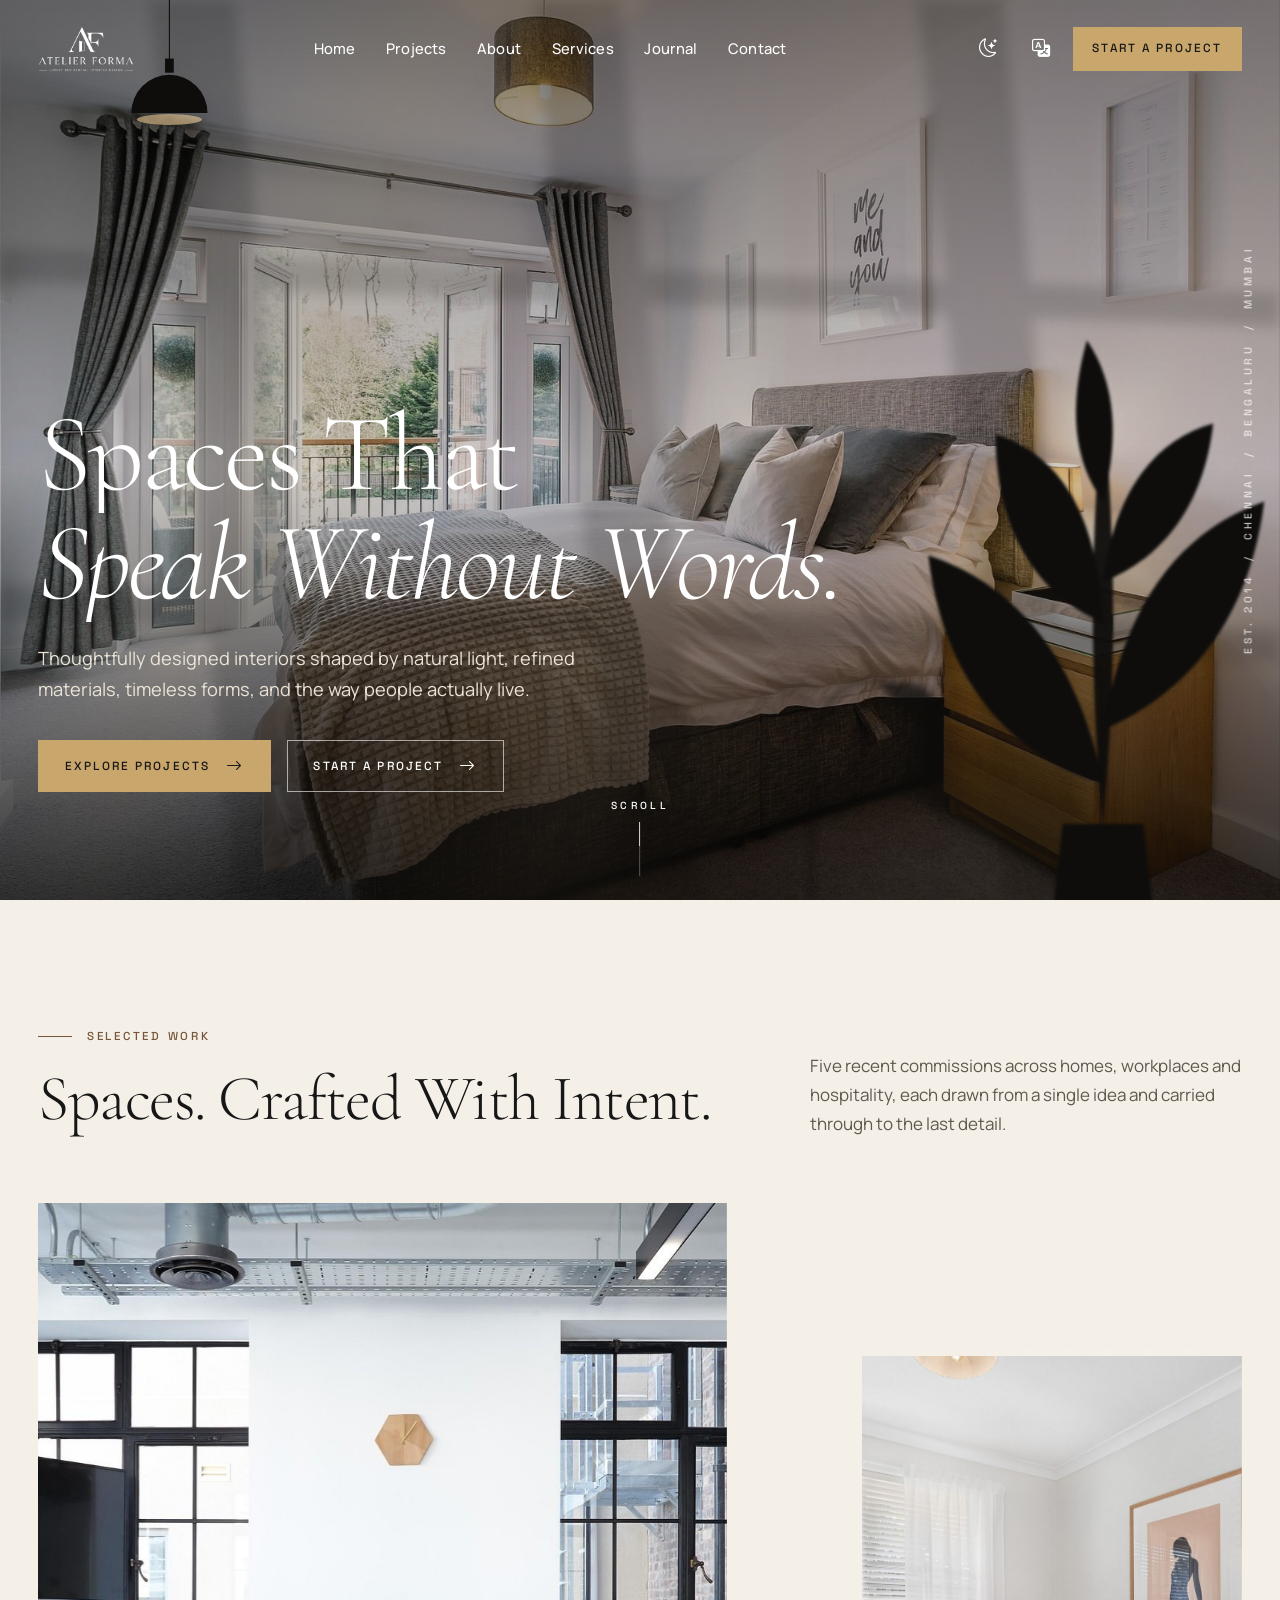
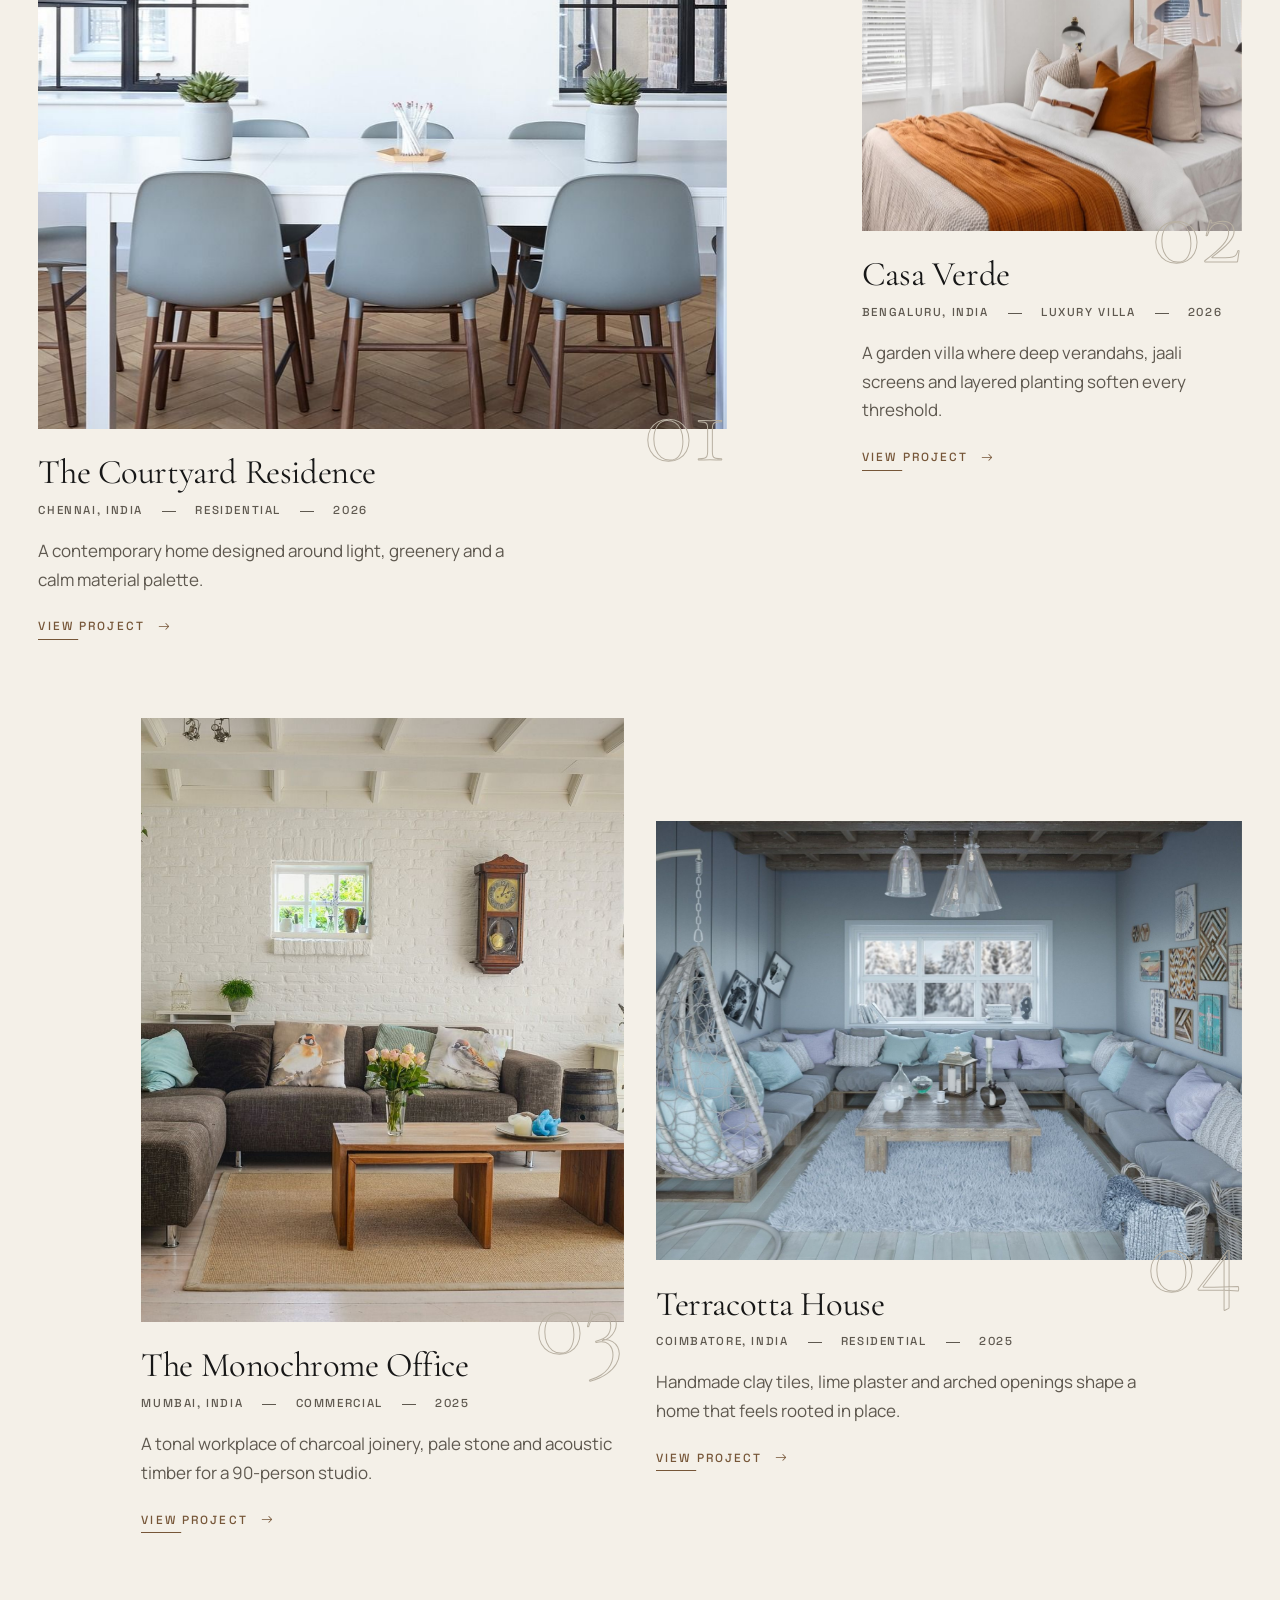
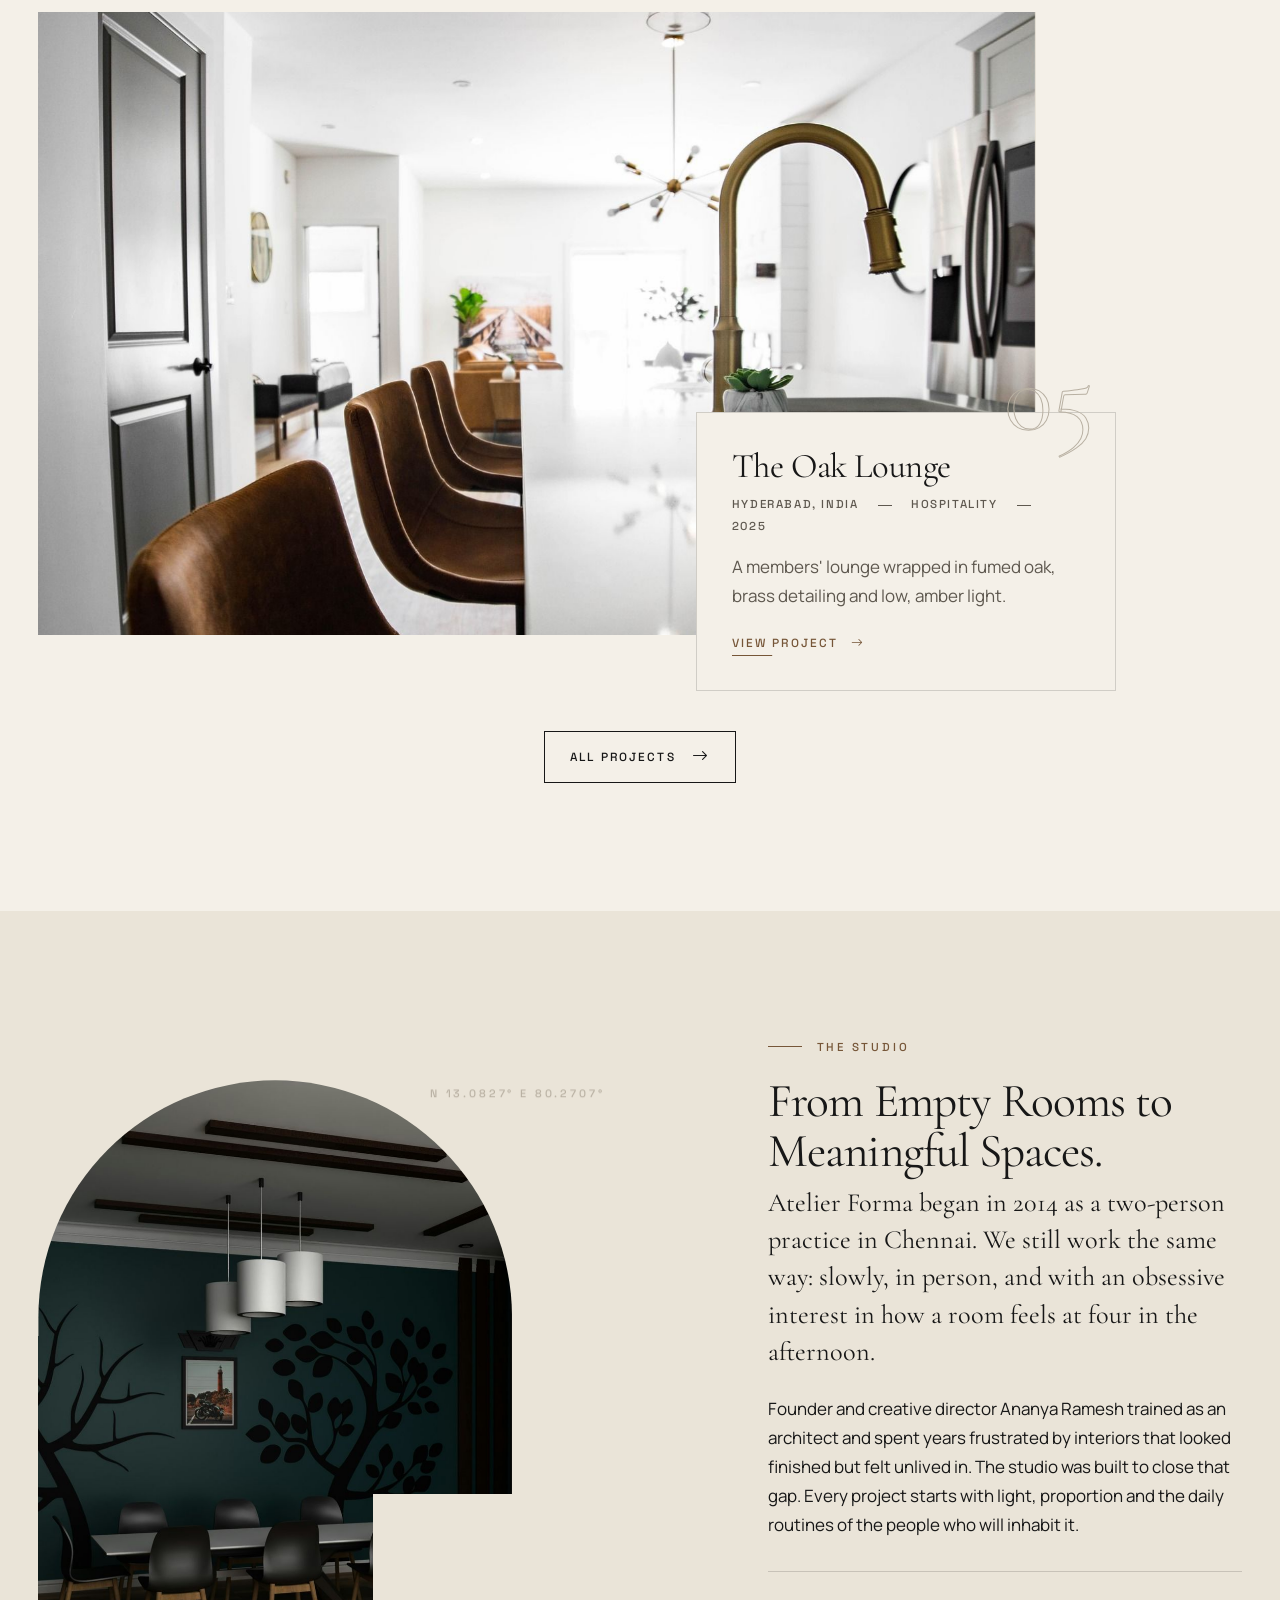
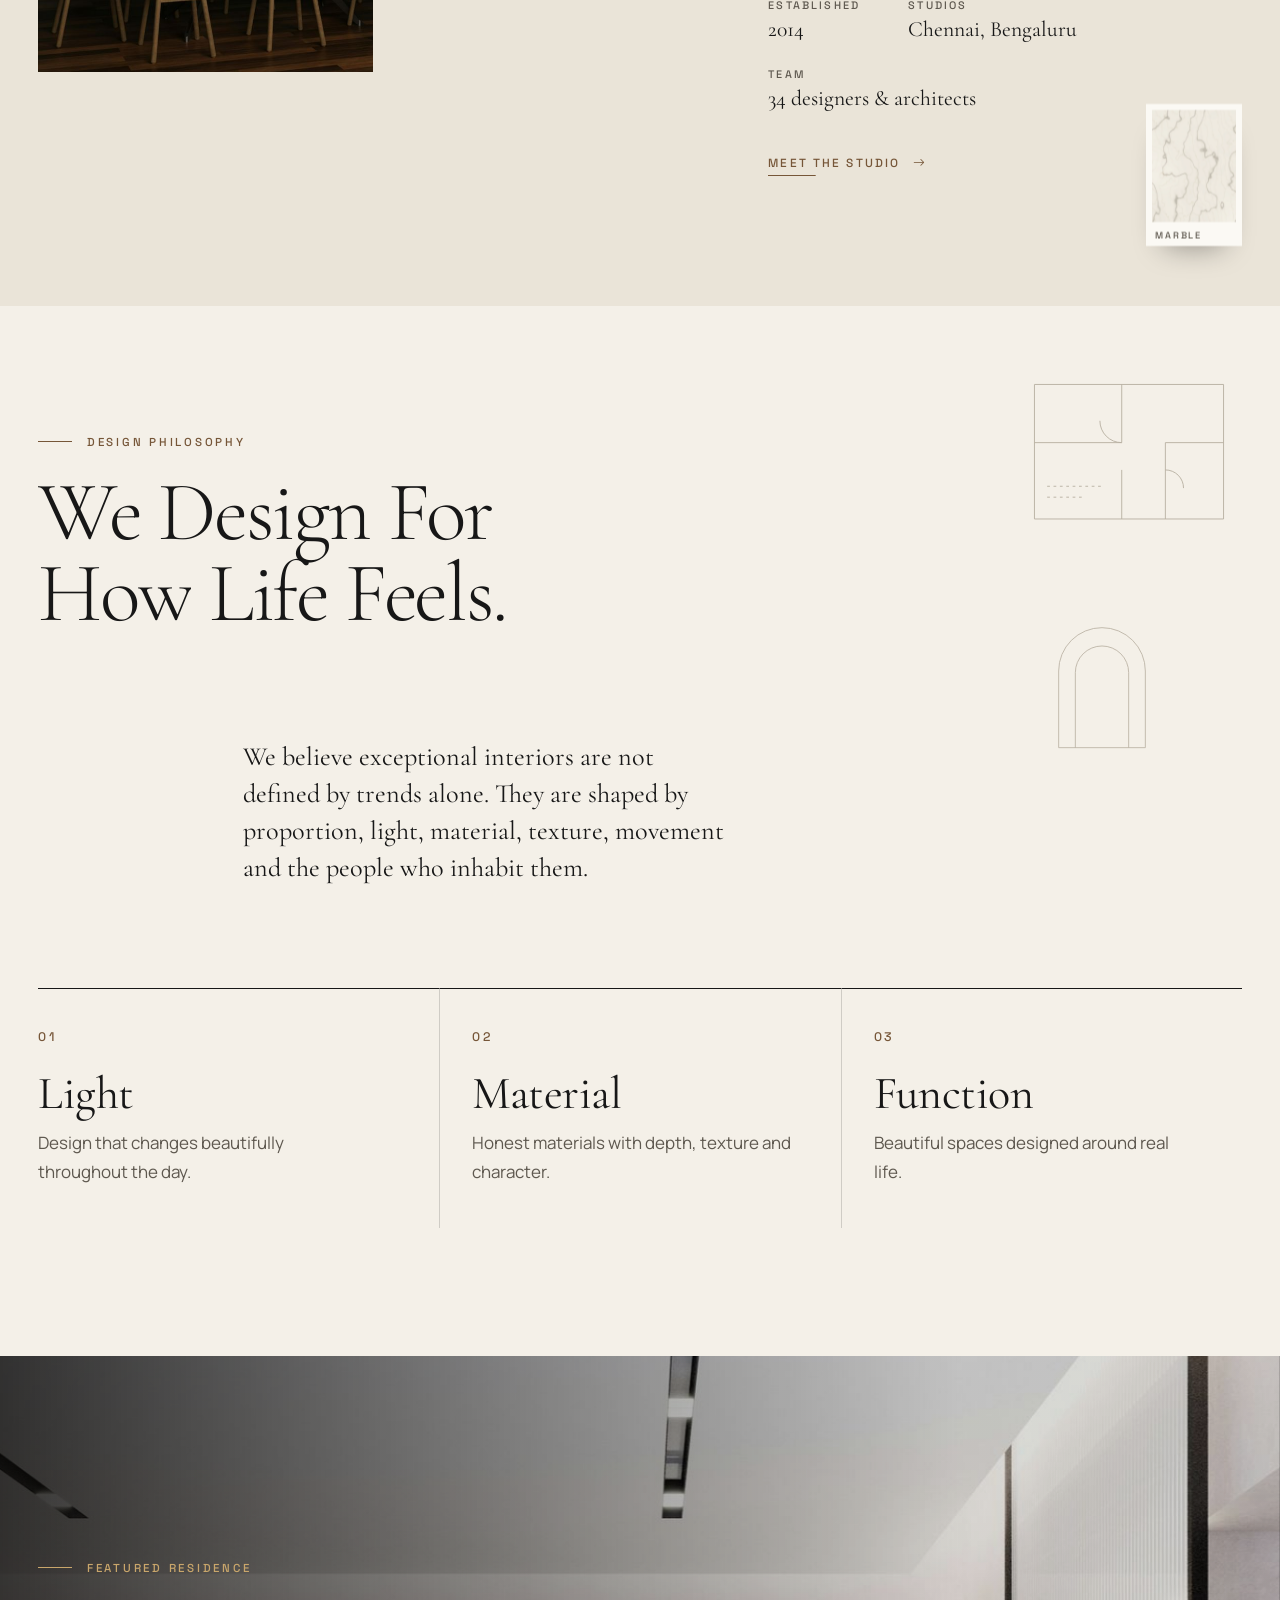
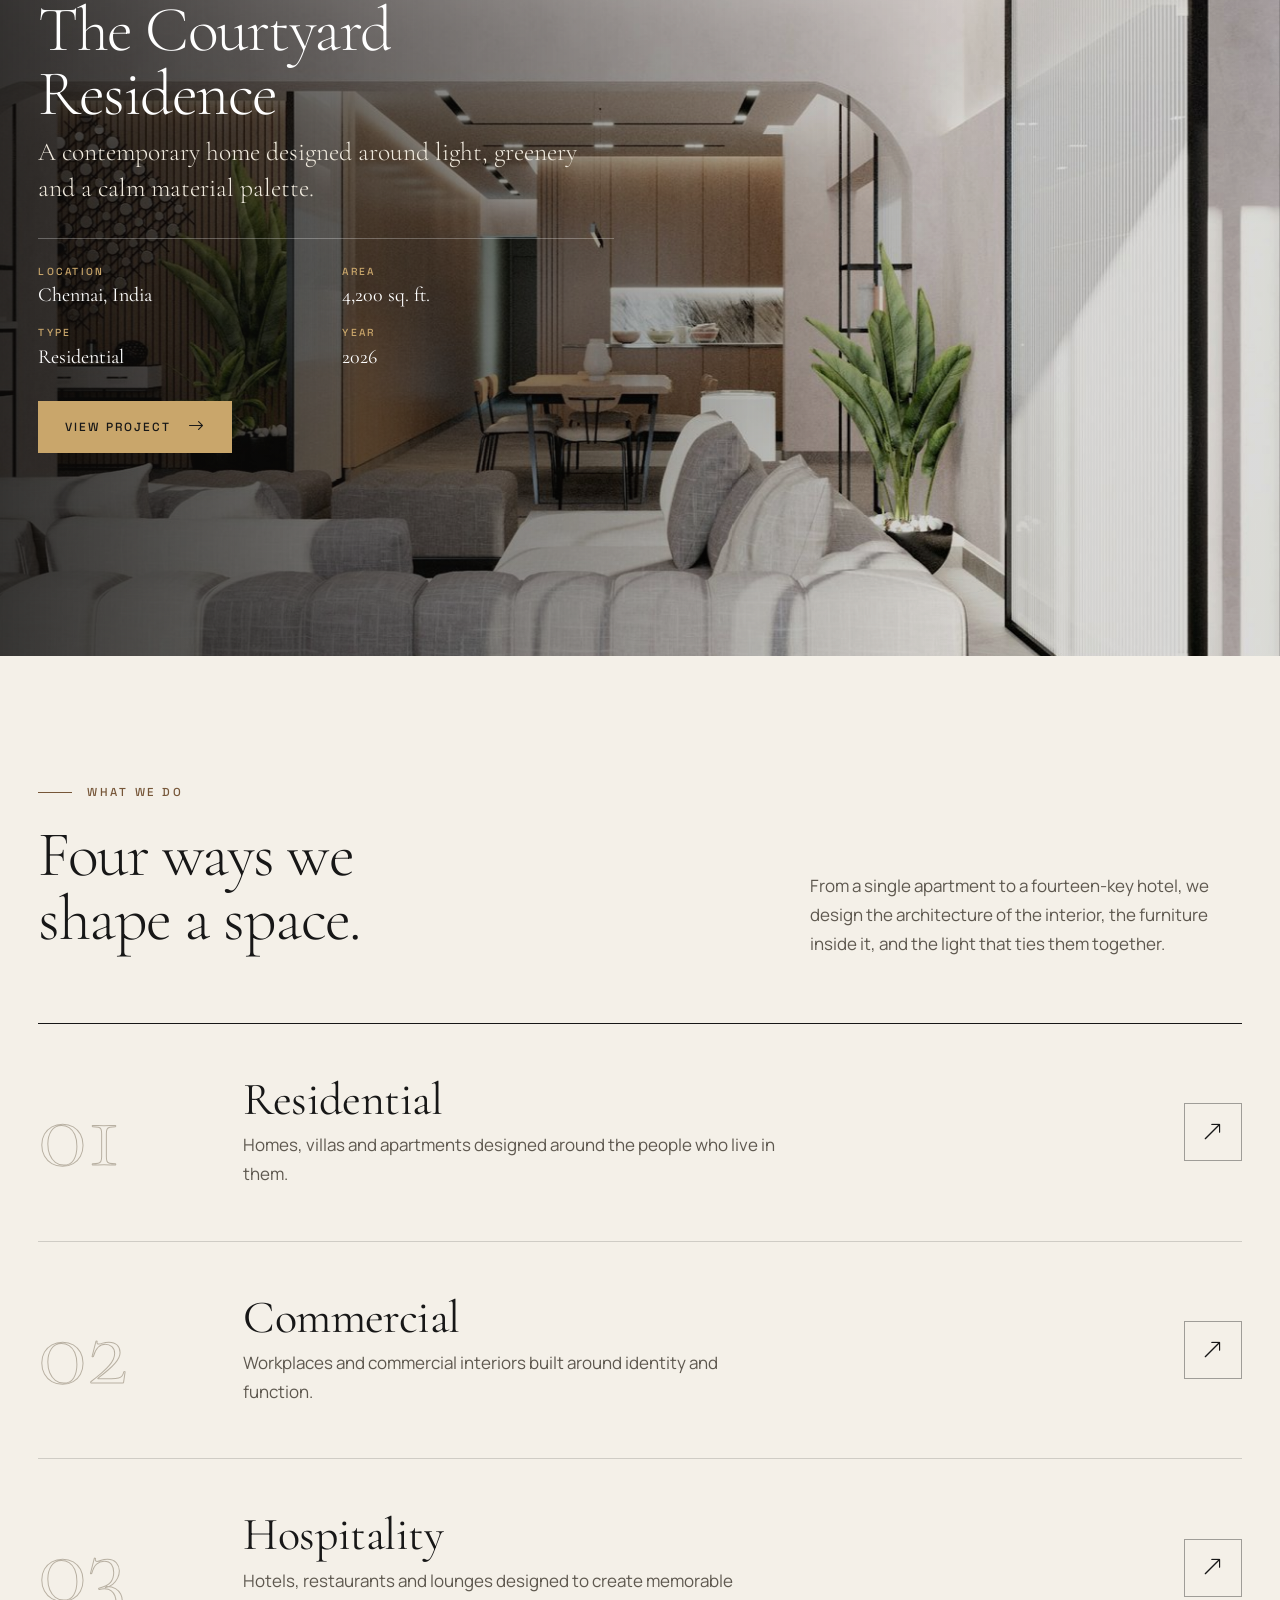
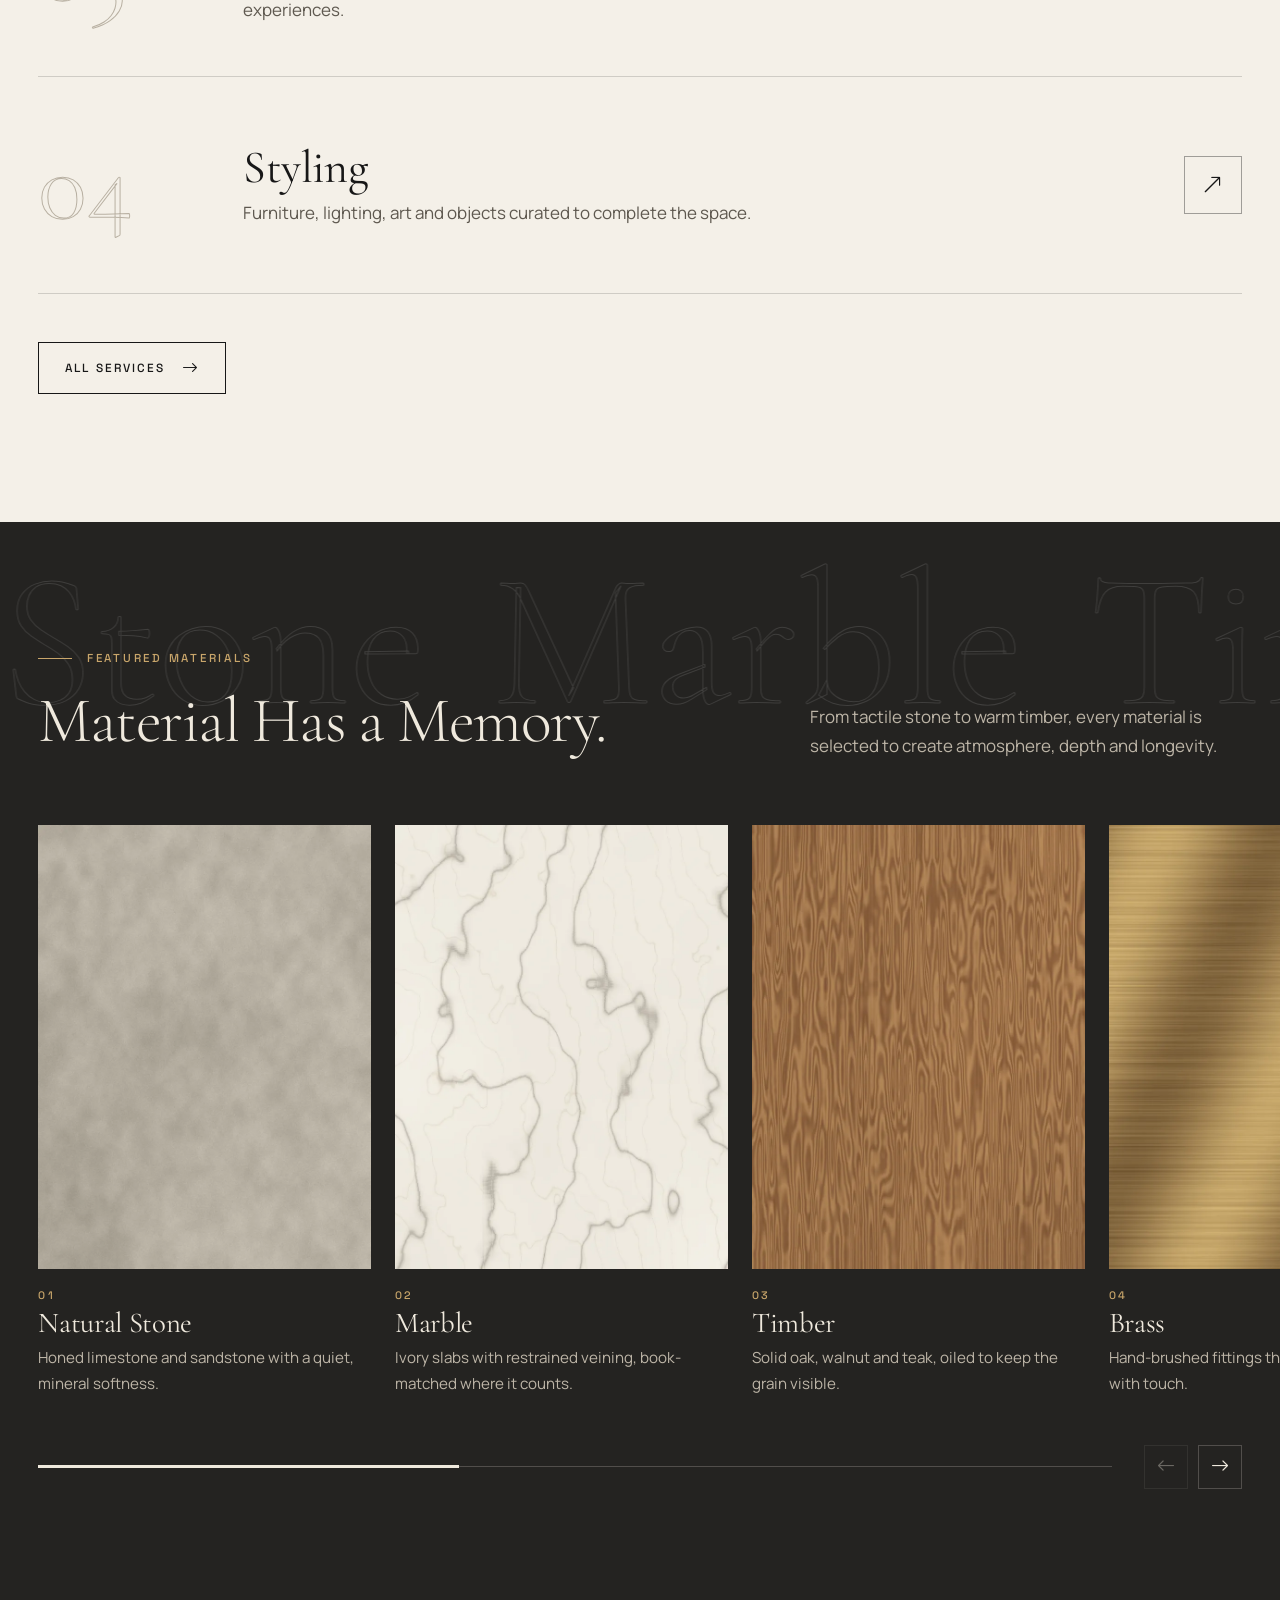
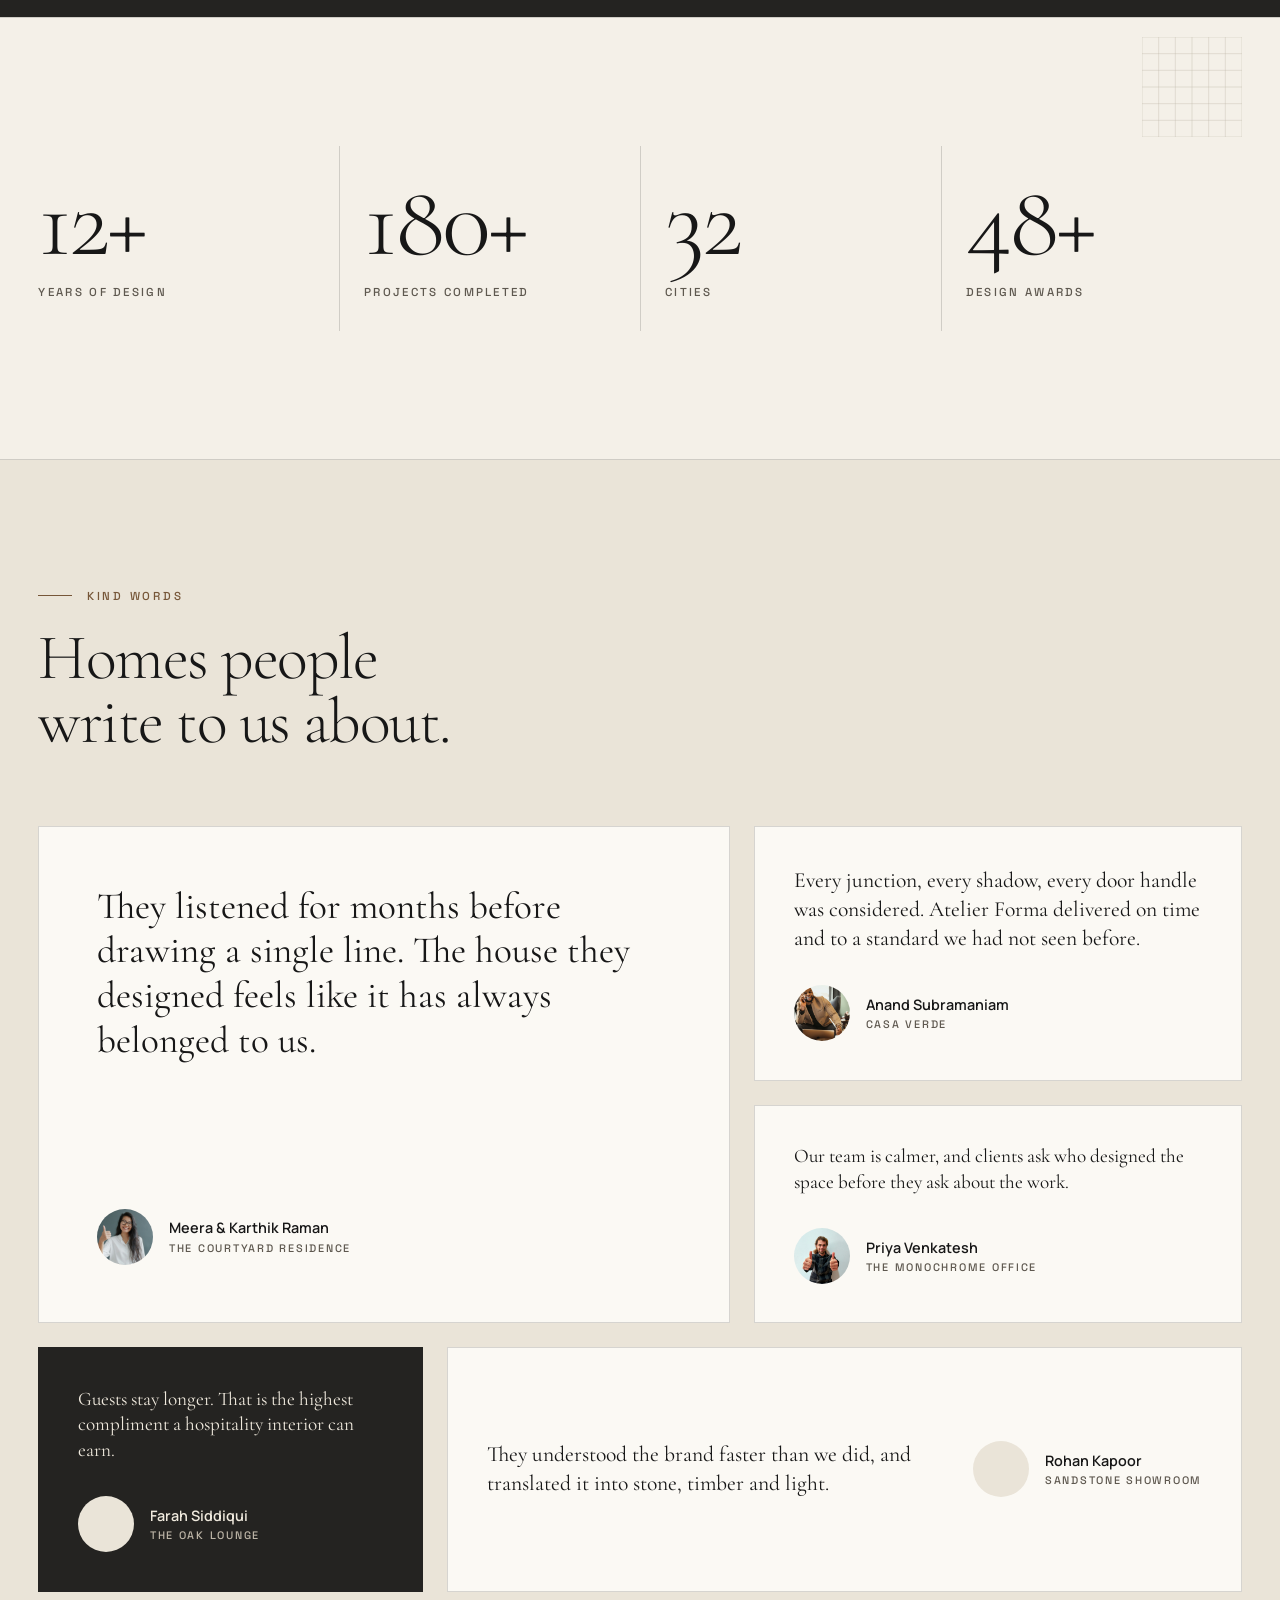
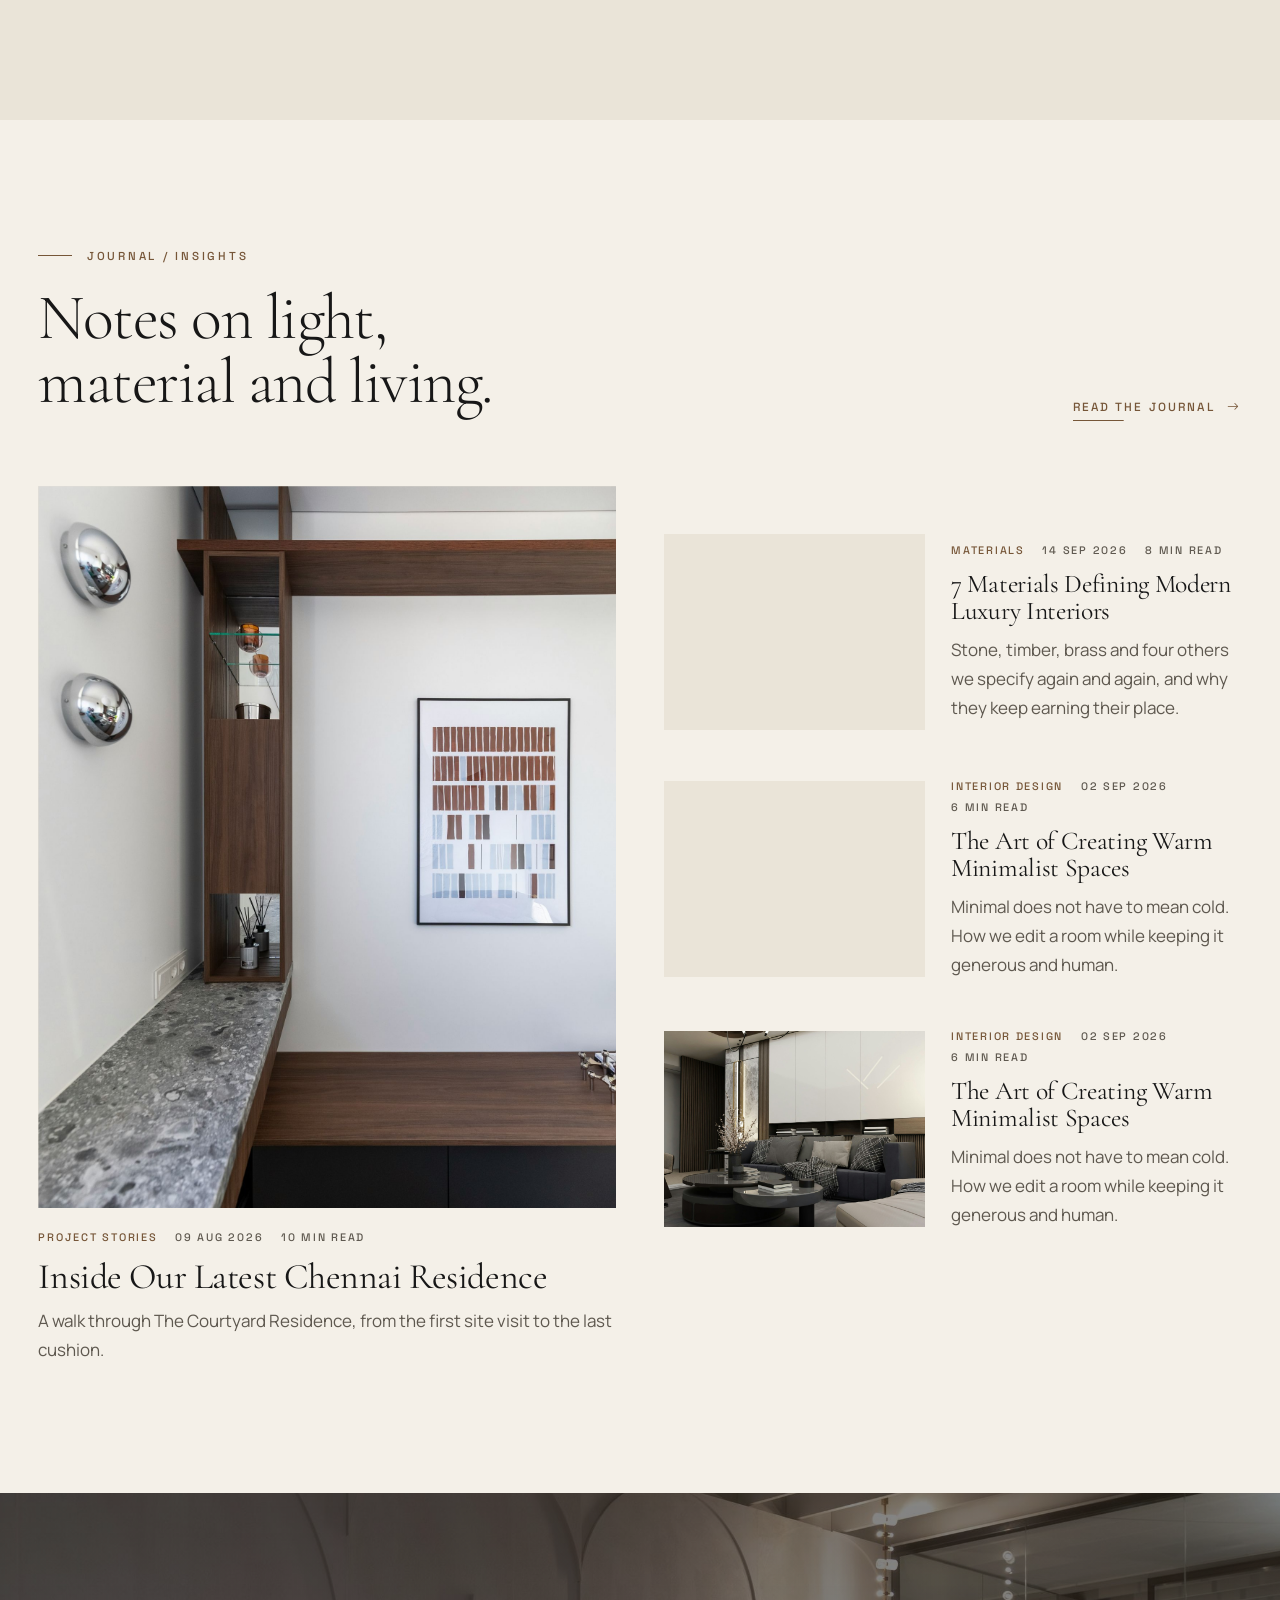
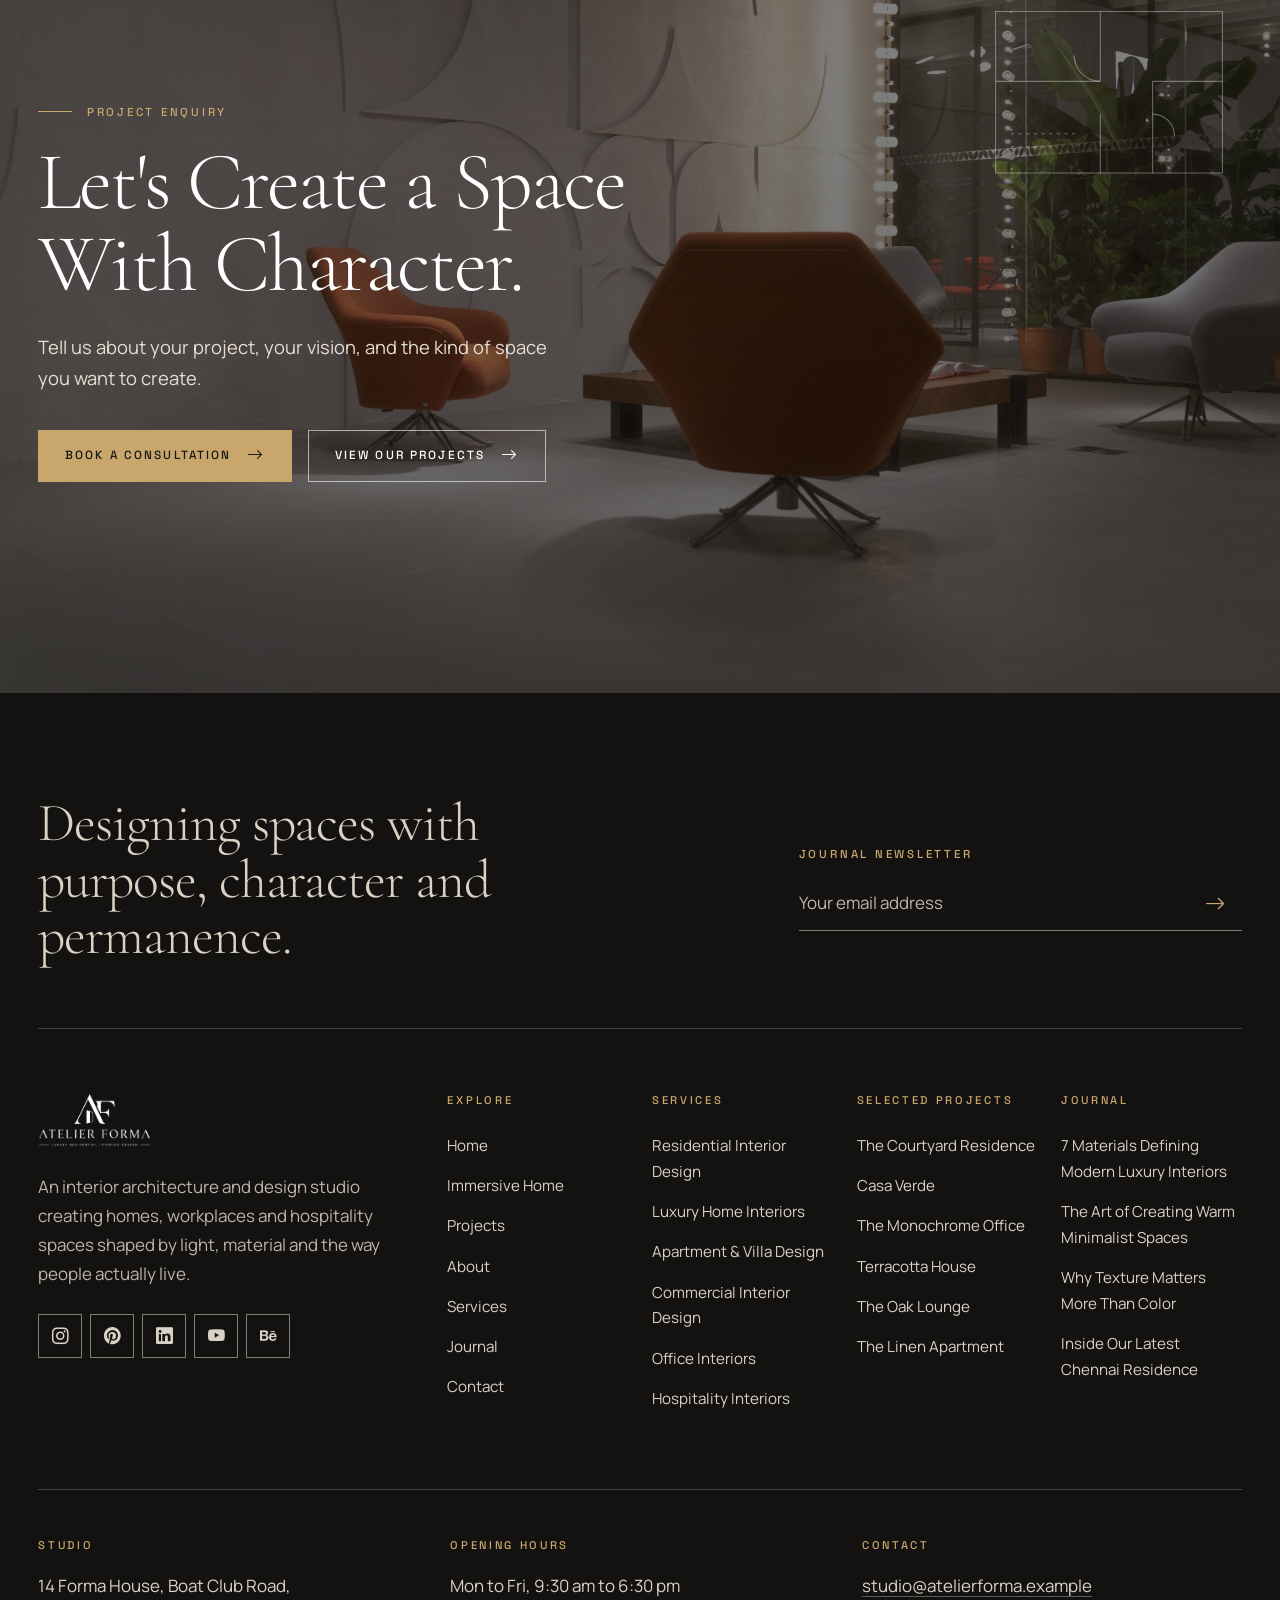
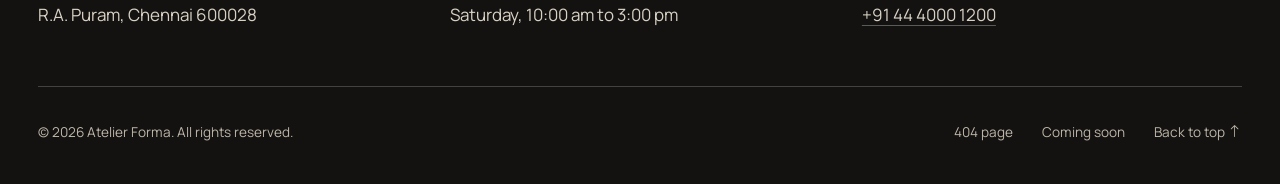
==== commit f9333fe0: "Update index.html" ====
--- a/index.html
+++ b/index.html
@@ -550,7 +550,7 @@
       </div>
 
       <div class="footer-bottom">
-        <p class="mb-0">&copy; <span data-year>2026</span> Atelier Forma. All rights reserved. Template demo content.</p>
+        <p class="mb-0">&copy; <span data-year>2026</span> Atelier Forma. All rights reserved.</p>
         <ul class="footer-legal">
           <li><a href="404.html">404 page</a></li>
           <li><a href="coming-soon.html">Coming soon</a></li>
